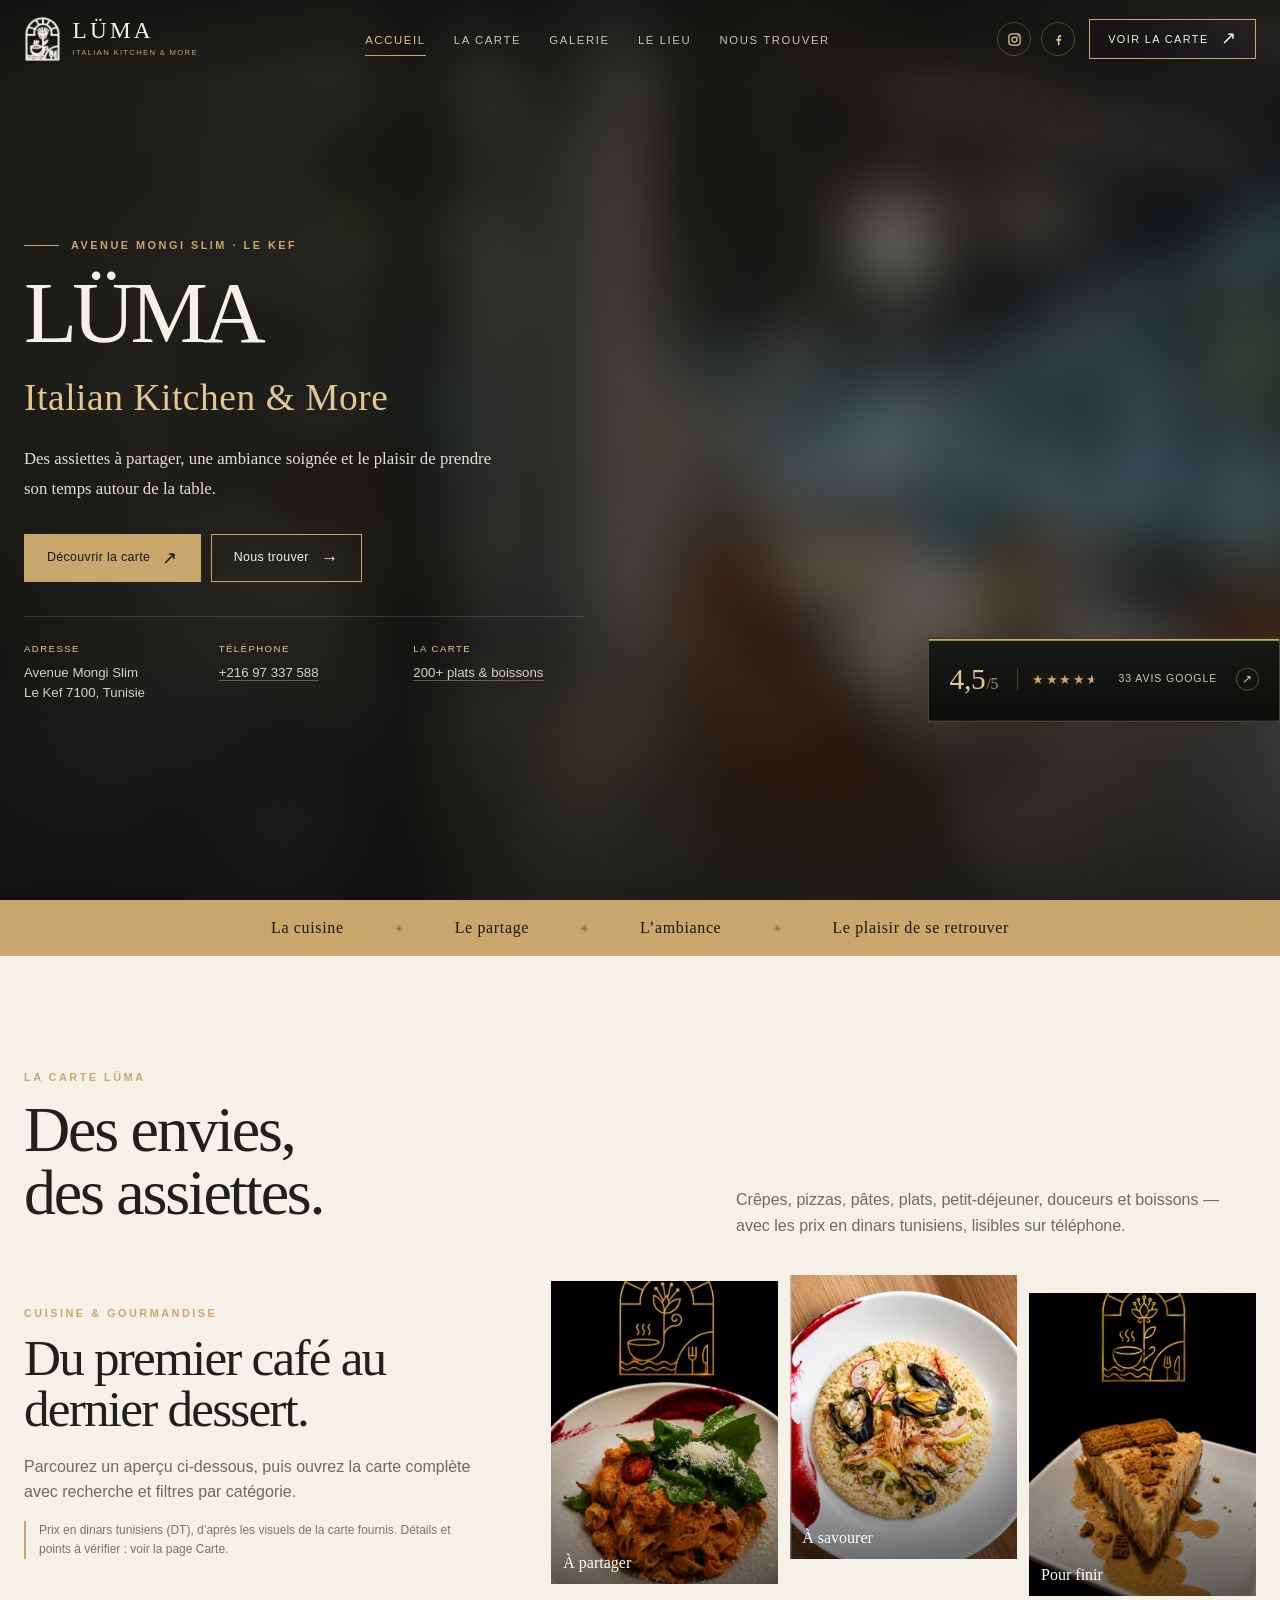
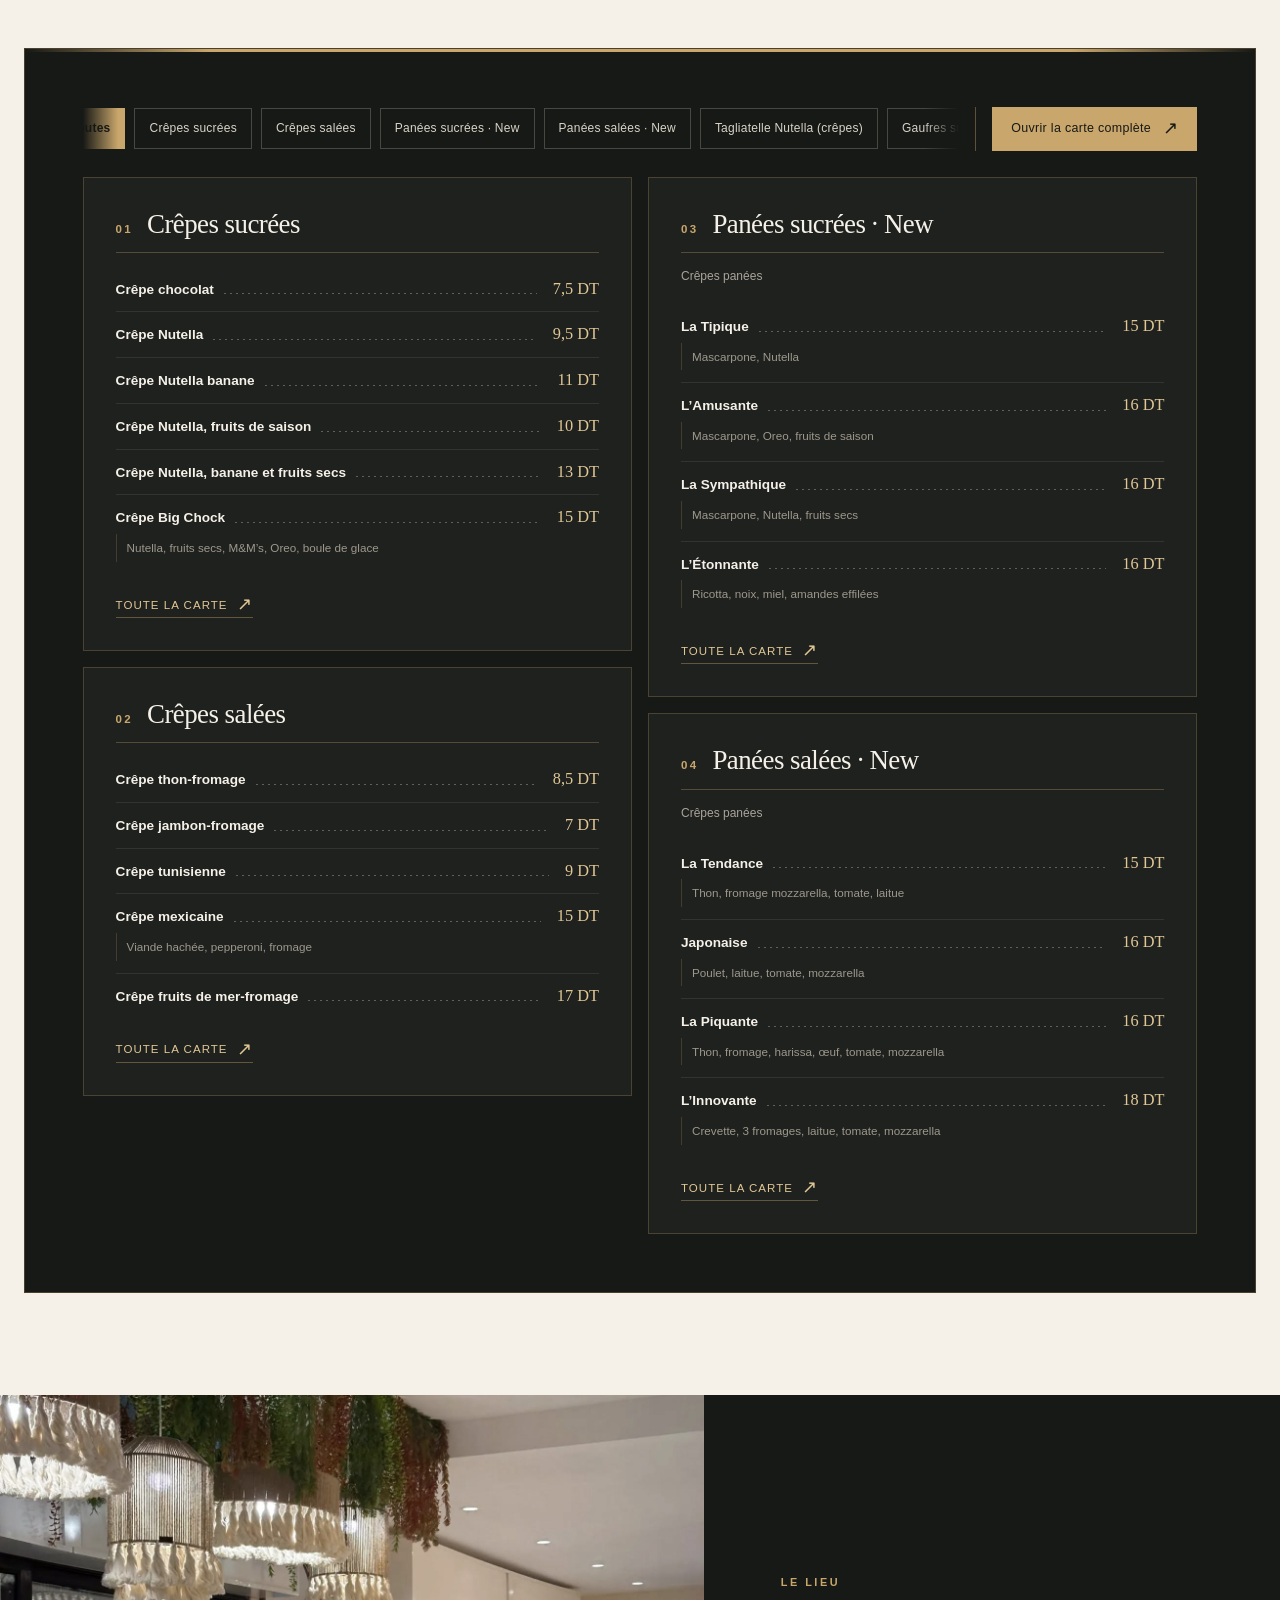
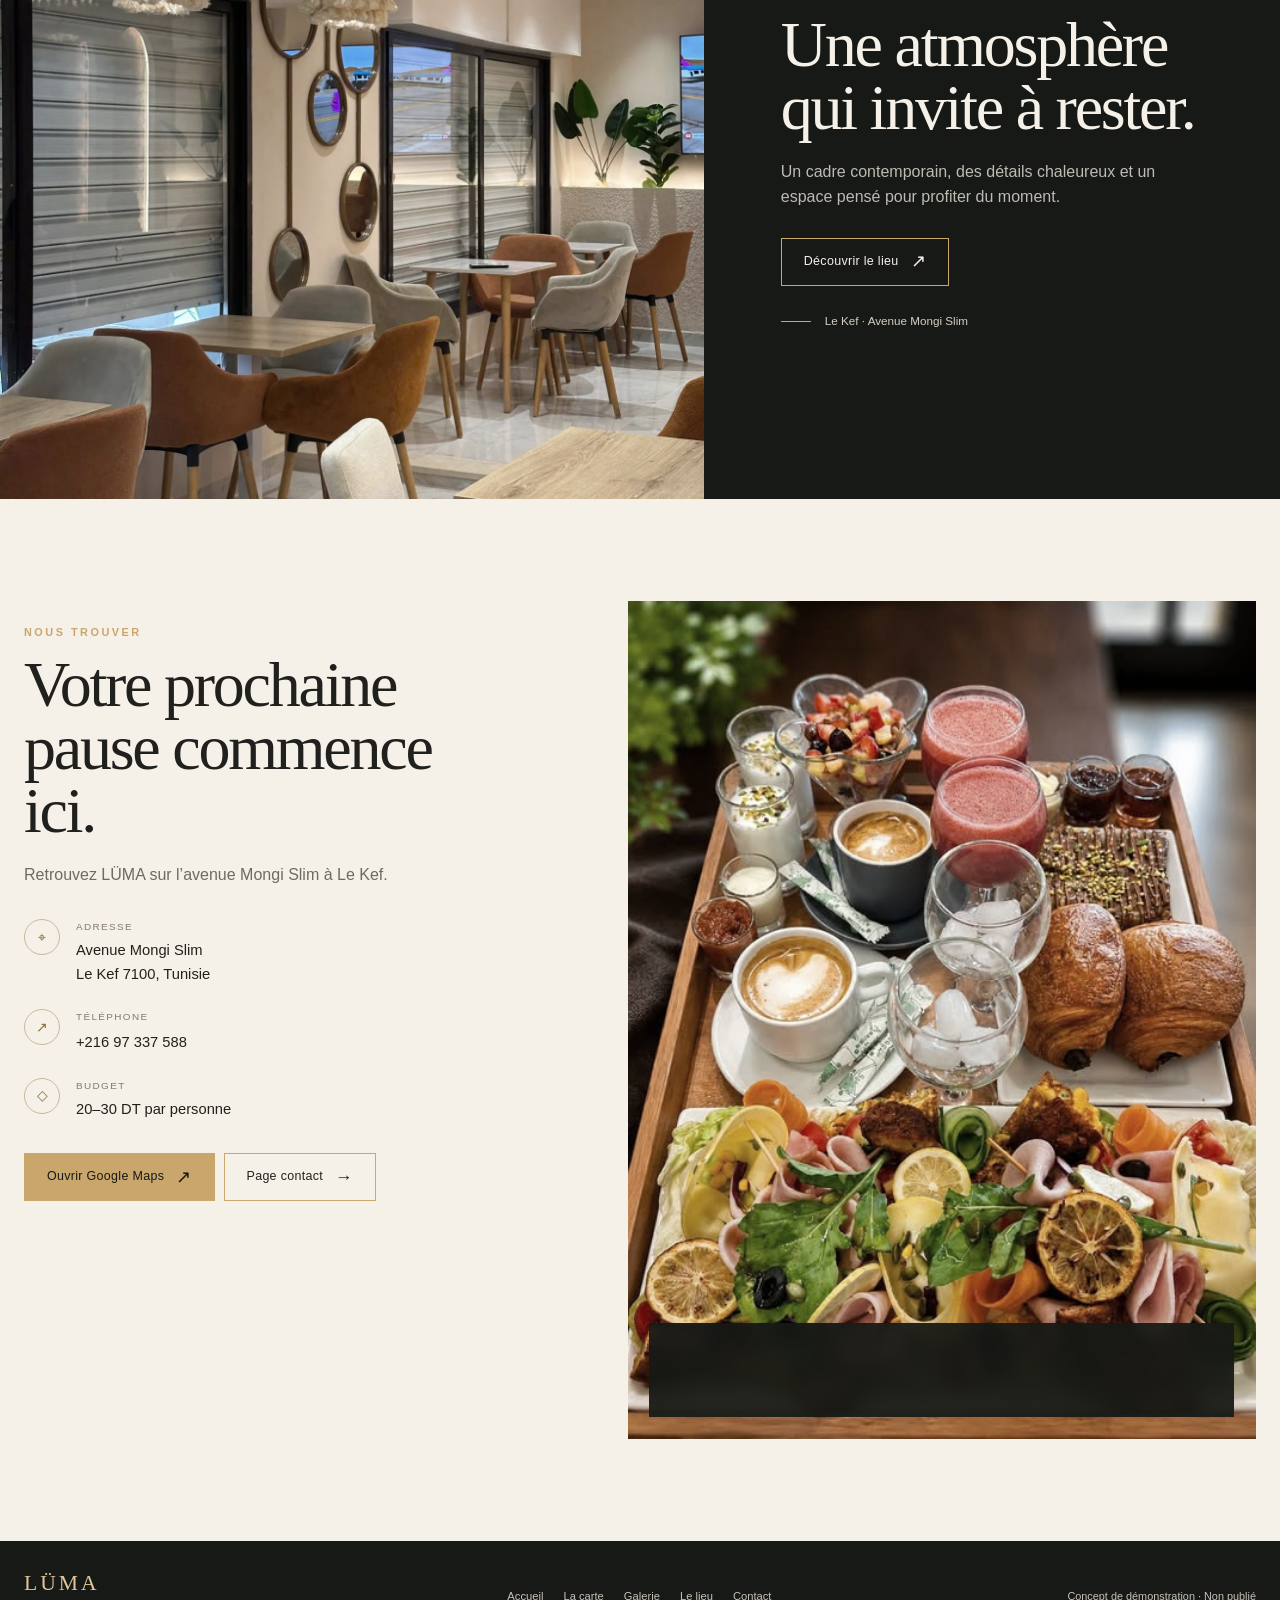
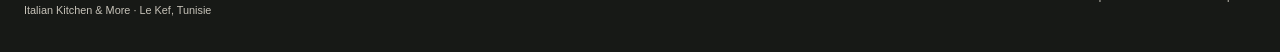
==== index.html @ 109b2237 "Mobile drawer: tap outside closes it The phone drawer is a panel pinned to the right (86vw), so the " ====
<!doctype html>
<html lang="fr">
<head>
<meta charset="utf-8">
<meta name="viewport" content="width=device-width, initial-scale=1">
<title>LÜMA — Italian Kitchen &amp; More · Le Kef</title>
<meta name="description" content="LÜMA — Italian Kitchen & More, Avenue Mongi Slim à Le Kef. Découvrez la carte, l’ambiance et comment trouver le restaurant.">
<meta name="robots" content="noindex,nofollow">
<meta name="theme-color" content="#171916">
<link rel="icon" href="assets/photos/luma-icon.png">
<link rel="stylesheet" href="assets/css/site.css?v=39">
</head>
<body class="no-js page-home">
<a class="skip-link" href="#contenu">Aller au contenu</a>
<header class="header" id="header">
  <div class="wrap navrow">
    <a class="brand" href="index.html" aria-label="LÜMA, accueil"><img src="assets/photos/luma-mark.png" alt="Emblème LÜMA" width="37" height="46"><span class="brandname">LÜMA<small>Italian Kitchen &amp; More</small></span></a>
    <nav aria-label="Navigation principale"><ul class="navlinks" id="navlinks">
      <li><a href="index.html" aria-current="page">Accueil</a></li>
      <li><a href="menu.html">La carte</a></li>
      <li><a href="gallery.html">Galerie</a></li>
      <li><a href="about.html">Le lieu</a></li>
      <li><a href="contact.html">Nous trouver</a></li>
    <li class="drawer-only"><span>Contact direct</span><a href="tel:+21697337588">+216 97 337 588</a></li><li class="drawer-only"><span>Suivre LÜMA</span><a href="https://www.instagram.com/luma_italian_kitchen/" target="_blank" rel="noopener noreferrer">Instagram</a></li><li class="drawer-only"><a href="https://www.facebook.com/cocktail4saisons.kef/" target="_blank" rel="noopener noreferrer">Facebook</a></li></ul></nav>
    <div class="navcta">
      <div class="social" aria-label="Réseaux sociaux"><a href="https://www.instagram.com/luma_italian_kitchen/" target="_blank" rel="noopener noreferrer" aria-label="Instagram de LÜMA"><svg viewBox="0 0 24 24" fill="none" stroke="currentColor" stroke-width="2" aria-hidden="true"><rect x="3" y="3" width="18" height="18" rx="5"/><circle cx="12" cy="12" r="4"/><circle cx="17.2" cy="6.8" r="1.3" fill="currentColor" stroke="none"/></svg></a><a href="https://www.facebook.com/cocktail4saisons.kef/" target="_blank" rel="noopener noreferrer" aria-label="Facebook de LÜMA"><svg viewBox="0 0 24 24" fill="currentColor" aria-hidden="true"><path d="M13.5 21v-7h2.4l.4-3h-2.8V9.1c0-.9.3-1.5 1.6-1.5h1.3V4.9c-.3 0-1.1-.1-2-.1-2 0-3.4 1.2-3.4 3.5V11H8.5v3H11v7h2.5z"/></svg></a></div>
      <a class="btn navbutton" href="menu.html">Voir la carte <span class="arrow">↗</span></a>
      <button class="menu-toggle" id="menuToggle" aria-label="Ouvrir le menu" aria-expanded="false" aria-controls="navlinks">☰</button>
    </div>
  </div>
</header>
<main id="contenu">
<section class="hero" aria-label="Présentation de LÜMA">
  <div class="hero-media"><img src="assets/photos/interior-panorama.jpg" alt="" aria-hidden="true" fetchpriority="high"><video autoplay muted loop playsinline disablepictureinpicture preload="auto" poster="assets/videos/hero-coffee-poster.jpg" aria-label="Vidéo d’ambiance du café LÜMA"><source src="assets/videos/hero-coffee.mp4?v=39" type="video/mp4"></video><div class="video-corner"><a class="hero-rating" href="https://www.google.com/maps/search/?api=1&amp;query=LUMA+Avenue+Mongi+Slim+Le+Kef" target="_blank" rel="noopener noreferrer" aria-label="Note Google du restaurant LÜMA : 4,5 sur 5 sur 33 avis"><span class="hr-score">4,5<i>/5</i></span><span class="hr-stars" aria-hidden="true">★★★★<span class="star-half">★</span></span><span class="hr-label">33 avis Google</span><span class="hr-arrow" aria-hidden="true">↗</span></a></div></div>
  <div class="wrap hero-inner">
    <div class="hero-copy">
      <p class="eyebrow hero-kicker">Avenue Mongi Slim · Le Kef</p>
      <h1>LÜMA<span>Italian Kitchen &amp; More</span></h1>
      <p class="hero-intro">Des assiettes à partager, une ambiance soignée et le plaisir de prendre son temps autour de la table.</p>
      <div class="hero-actions">
        <a class="btn primary" href="menu.html">Découvrir la carte <span class="arrow">↗</span></a>
        <a class="btn" href="contact.html">Nous trouver <span class="arrow">→</span></a>
      </div>
      <dl class="hero-facts">
        <div><dt>Adresse</dt><dd>Avenue Mongi Slim<br>Le Kef 7100, Tunisie</dd></div>
        <div><dt>Téléphone</dt><dd><a href="tel:+21697337588">+216 97 337 588</a></dd></div>
        <div><dt>La carte</dt><dd><a href="menu.html">200+ plats &amp; boissons</a></dd></div>
      </dl>
    </div>
  </div>
</section>
<div class="ticker" aria-label="LÜMA — Italian Kitchen & More"><div class="wrap ticker-track"><span>La cuisine</span><span class="dot">✳</span><span>Le partage</span><span class="dot">✳</span><span>L’ambiance</span><span class="dot">✳</span><span>Le plaisir de se retrouver</span></div></div>
<section class="section menu-section" aria-labelledby="carte-titre">
  <div class="wrap">
    <div class="section-head reveal"><div><p class="eyebrow">La carte LÜMA</p><h2 class="display" id="carte-titre">Des envies,<br>des assiettes.</h2></div><p class="sub">Crêpes, pizzas, pâtes, plats, petit-déjeuner, douceurs et boissons — avec les prix en dinars tunisiens, lisibles sur téléphone.</p></div>
    <div class="menu-feature">
      <div class="menu-intro reveal">
        <p class="eyebrow">Cuisine &amp; gourmandise</p>
        <p class="display" style="font-size:clamp(2rem,4vw,3.5rem)" aria-hidden="true">Du premier café au dernier dessert.</p>
        <p class="sub">Parcourez un aperçu ci-dessous, puis ouvrez la carte complète avec recherche et filtres par catégorie.</p>
        <p class="menu-note">Prix en dinars tunisiens (DT), d’après les visuels de la carte fournis. Détails et points à vérifier : voir la page Carte.</p>
      </div>
      <div class="menu-images reveal" aria-label="Photographies originales des plats">
        <figure class="food-card"><img src="assets/photos/menu-dish-04.jpg" alt="Pâtes à la sauce tomate photographiées chez LÜMA" width="1085" height="1929" loading="lazy"><span>À partager</span></figure>
        <figure class="food-card"><img src="assets/photos/pasta-original.jpg" alt="Plat de pâtes photographié chez LÜMA" width="1440" height="2560" loading="lazy"><span>À savourer</span></figure>
        <figure class="food-card"><img src="assets/photos/menu-dish-07.jpg" alt="Cheesecake au caramel photographié chez LÜMA" width="1086" height="1931" loading="lazy"><span>Pour finir</span></figure>
      </div>
    </div>
    <div class="menu-browser">
      <div class="menu-rail">
        <div class="menu-filters" id="menuFilters" data-limit="preview" aria-label="Filtrer la carte"></div>
        <a class="btn primary menu-rail-cta" href="menu.html">Ouvrir la carte complète <span class="arrow">↗</span></a>
      </div>
      <div class="menu-results" id="menuResults" aria-live="polite"></div>
    </div>
  </div>
</section>
<section class="experience" aria-labelledby="lieu-titre">
  <div class="experience-grid">
    <div class="experience-photo"><img src="assets/photos/interior-seating.jpg" alt="Espace salon avec fauteuils et tables chez LÜMA" width="1440" height="1440" loading="lazy"></div>
    <div class="experience-copy reveal">
      <p class="eyebrow">Le lieu</p>
      <h2 class="display" id="lieu-titre">Une atmosphère qui invite à rester.</h2>
      <p class="sub">Un cadre contemporain, des détails chaleureux et un espace pensé pour profiter du moment.</p>
      <a class="btn" href="about.html">Découvrir le lieu <span class="arrow">↗</span></a>
      <div class="detail-line">Le Kef · Avenue Mongi Slim</div>
    </div>
  </div>
</section>
<section class="section contact" aria-labelledby="contact-titre">
  <div class="wrap contact-grid">
    <div class="contact-copy reveal">
      <p class="eyebrow">Nous trouver</p>
      <h2 class="display" id="contact-titre">Votre prochaine<br>pause commence ici.</h2>
      <p class="sub">Retrouvez LÜMA sur l’avenue Mongi Slim à Le Kef.</p>
      <div class="contact-list">
        <div class="contact-row"><span class="contact-icon" aria-hidden="true">⌖</span><div><small>Adresse</small><p>Avenue Mongi Slim<br>Le Kef 7100, Tunisie</p></div></div>
        <div class="contact-row"><span class="contact-icon" aria-hidden="true">↗</span><div><small>Téléphone</small><a href="tel:+21697337588">+216 97 337 588</a></div></div>
        <div class="contact-row"><span class="contact-icon" aria-hidden="true">◇</span><div><small>Budget</small><p>20–30 DT par personne</p></div></div>
      </div>
      <div class="contact-actions">
        <a class="btn primary" href="https://www.google.com/maps/search/?api=1&amp;query=LUMA+Avenue+Mongi+Slim+Le+Kef" target="_blank" rel="noopener noreferrer">Ouvrir Google Maps <span class="arrow">↗</span></a>
        <a class="btn light" href="contact.html">Page contact <span class="arrow">→</span></a>
      </div>
    </div>
    <div class="contact-visual reveal"><img src="assets/photos/food-table.jpg" alt="Table garnie de plats chez LÜMA" width="526" height="701" loading="lazy"><div class="contact-card"><div><strong>LÜMA</strong><span>Italian Kitchen &amp; More · Le Kef</span></div><a class="btn" href="contact.html" aria-label="Aller à la page contact">Contact ↗</a></div></div>
  </div>
</section>
</main>
<footer class="footer"><div class="wrap footer-row"><div><div class="footer-brand">LÜMA</div><small>Italian Kitchen &amp; More · Le Kef, Tunisie</small></div><nav class="footer-links" aria-label="Navigation de pied de page"><a href="index.html">Accueil</a><a href="menu.html">La carte</a><a href="gallery.html">Galerie</a><a href="about.html">Le lieu</a><a href="contact.html">Contact</a></nav><small>Concept de démonstration · Non publié</small></div></footer>
<div class="lightbox" id="lightbox" role="dialog" aria-modal="true" aria-label="Visionneuse d’images"><button class="lb-btn lb-close" id="lbClose" aria-label="Fermer">×</button><button class="lb-btn lb-prev" id="lbPrev" aria-label="Image précédente">‹</button><img id="lbImage" alt=""><button class="lb-btn lb-next" id="lbNext" aria-label="Image suivante">›</button><p class="lb-caption" id="lbCaption"></p></div>
<script src="assets/js/menu-data.js?v=39"></script>
<script src="assets/js/site.js?v=39"></script>
</body>
</html>
---- assets/css/site.css ----
/* LÜMA — Italian Kitchen & More · shared design system (multi-page) */
:root{--night:#171916;--night2:#20221e;--cream:#f5f1e8;--paper:#ebe4d7;--gold:#c9a66b;--gold2:#e1c795;--muted:#aaa79d;--ink:#20211e;--line:rgba(201,166,107,.32);--serif:Georgia,'Times New Roman',serif;--sans:Arial,Helvetica,sans-serif;--max:1240px}
*{box-sizing:border-box}html{scroll-behavior:smooth;scroll-padding-top:86px}body{margin:0;background:var(--cream);color:var(--ink);font:16px/1.6 var(--sans);-webkit-font-smoothing:antialiased}body.lock{overflow:hidden}img{display:block;max-width:100%}a{color:inherit}button{font:inherit}button,a{-webkit-tap-highlight-color:transparent}:focus-visible{outline:2px solid var(--gold);outline-offset:4px}.wrap{width:min(var(--max),calc(100% - 48px));margin-inline:auto}.eyebrow{font-size:.68rem;letter-spacing:.23em;text-transform:uppercase;color:var(--gold);font-weight:700}.display{font:400 clamp(2.4rem,5vw,4.8rem)/.99 var(--serif);letter-spacing:-.035em;margin:.65rem 0 1.2rem}.section{padding:clamp(4rem,8vw,7.5rem) 0}.sub{max-width:520px;color:#6c6b64}.btn{display:inline-flex;align-items:center;justify-content:center;gap:12px;min-height:48px;padding:0 22px;text-decoration:none;border:1px solid var(--gold);color:var(--cream);font-size:.78rem;letter-spacing:.025em;transition:background .25s,color .25s,transform .25s,border-color .25s;cursor:pointer;background:transparent}.btn:hover{transform:translateY(-2px);background:var(--gold);color:var(--night)}.btn.primary{background:var(--gold);color:var(--night)}.btn.primary:hover{background:var(--gold2);border-color:var(--gold2)}.btn.light{color:var(--ink)}.btn.dark{background:var(--night);border-color:var(--night);color:var(--cream)}.arrow{font-size:1.1rem;line-height:1}
.skip-link{position:absolute;left:12px;top:-60px;z-index:200;background:var(--gold);color:var(--night);padding:10px 16px;text-decoration:none;font-size:.85rem;transition:top .2s}.skip-link:focus{top:12px}
/* Header */
.header{position:fixed;z-index:50;top:0;left:0;right:0;color:var(--cream);border-bottom:1px solid transparent;transition:background .3s,border-color .3s}.header:before{content:'';position:absolute;inset:0;background:linear-gradient(180deg,rgba(15,17,15,.66),rgba(15,17,15,0));pointer-events:none;z-index:-1;transition:opacity .3s}.header.scrolled:before,.header.solid:before{opacity:0}.header.scrolled,.header.solid{background:rgba(23,25,22,.96);backdrop-filter:blur(14px);border-color:var(--line)}.navrow{height:78px;display:flex;align-items:center;justify-content:space-between;gap:28px}.brand{display:flex;align-items:center;gap:12px;text-decoration:none;flex-shrink:0}.brand img{width:auto;height:46px;object-fit:contain}.brandname{font:1.45rem/1 var(--serif);letter-spacing:.14em}.brandname small{display:block;font:500 .48rem/1.5 var(--sans);letter-spacing:.17em;color:var(--gold);text-transform:uppercase;margin-top:5px}.navlinks{display:flex;align-items:center;gap:clamp(14px,2.2vw,32px);list-style:none;padding:0;margin:0}.navlinks a{font:500 .71rem/1 var(--sans);letter-spacing:.14em;text-transform:uppercase;text-decoration:none;color:rgba(245,241,232,.79);position:relative;padding:12px 0;transition:color .3s}.navlinks a:after{content:'';position:absolute;left:0;bottom:2px;width:100%;height:1px;background:var(--gold);transform:scaleX(0);transform-origin:right;transition:transform .3s}.navlinks a:hover{color:var(--cream)}.navlinks a:hover:after,.navlinks a[aria-current="page"]:after{transform:scaleX(1);transform-origin:left}.navlinks a[aria-current="page"]{color:var(--gold2)}.navcta{display:flex;align-items:center;gap:14px}.social{display:flex;gap:10px}.social a{width:34px;height:34px;border:1px solid var(--line);border-radius:50%;display:grid;place-items:center;color:var(--gold2);text-decoration:none;font-size:.72rem;transition:background .2s,color .2s}.social a:hover{background:var(--gold);color:var(--night)}.navbutton{min-height:40px;padding:0 18px;font:500 .68rem/1 var(--sans);letter-spacing:.13em;text-transform:uppercase}.menu-toggle{display:none;background:none;border:1px solid var(--line);color:var(--cream);width:44px;height:44px;cursor:pointer}
/* Hero (home) */
.hero{position:relative;min-height:min(850px,100svh);min-height:max(700px,100svh);display:flex;align-items:center;background:var(--night);color:var(--cream);overflow:hidden;padding:110px 0 80px}.hero-media{position:absolute;inset:0}.hero-media img,.hero-media video{display:block;width:100%;height:100%;object-fit:cover;object-position:center 48%}.hero-media img{position:absolute;inset:0;filter:saturate(.78);transform:scale(1.025);animation:heroSettle 1.2s ease-out both}.hero-media video{position:absolute;inset:0;filter:saturate(.78);object-fit:contain;object-position:center;background:transparent}.page-home .hero-media img{object-fit:cover;object-position:center 48%;filter:blur(26px) brightness(.62) saturate(.85);transform:scale(1.18);animation:none}.hero-media:after{content:'';position:absolute;inset:0;background:linear-gradient(90deg,rgba(15,17,15,.91) 0%,rgba(15,17,15,.78) 31%,rgba(15,17,15,.27) 70%,rgba(15,17,15,.24) 100%),linear-gradient(0deg,rgba(15,17,15,.72),transparent 36%),radial-gradient(120% 120% at 50% 50%,rgba(15,17,15,0) 52%,rgba(15,17,15,.55) 100%)}.hero-inner{position:relative;z-index:1;display:grid;grid-template-columns:minmax(0,650px);align-items:center}.hero-copy{padding:0}.hero-kicker{display:flex;align-items:center;gap:12px;margin-bottom:22px}.hero-kicker:before{content:'';width:35px;height:1px;background:var(--gold)}.hero h1{font:400 clamp(3.4rem,6.8vw,6rem)/.84 var(--serif);letter-spacing:-.055em;margin:0 0 20px}.hero h1 span{display:block;color:var(--gold2);font-size:.43em;letter-spacing:.015em;line-height:1.4;margin-top:22px}.hero-intro{max-width:470px;color:#e4dfd3;font:1.05rem/1.8 var(--serif);margin:0 0 30px}.hero-actions{display:flex;gap:10px;flex-wrap:wrap}.hero-facts{display:grid;grid-template-columns:repeat(auto-fit,minmax(150px,1fr));gap:16px 24px;margin:34px 0 0;padding-top:24px;border-top:1px solid rgba(255,255,255,.15);max-width:560px}.hero-facts dt{font-size:.6rem;letter-spacing:.15em;text-transform:uppercase;color:var(--gold2);margin-bottom:6px}.hero-facts dd{margin:0;font-size:.83rem;color:#d6d1c5;line-height:1.55}.hero-facts dd a{text-decoration:none;border-bottom:1px solid rgba(201,166,107,.45);transition:border-color .25s,color .25s}.hero-facts dd a:hover{border-color:var(--gold);color:var(--cream)}.pin{color:var(--gold);font-size:1rem}
/* Page hero (subpages) */
.page-hero{position:relative;background:var(--night);color:var(--cream);overflow:hidden;padding:170px 0 70px;min-height:46vh;display:flex;align-items:flex-end}.page-hero .wrap{position:relative;z-index:1}.page-hero .hero-media img{object-position:center 55%}.page-menu .hero-media img{object-position:center 62%}.page-gallery .hero-media img{object-position:center 70%}.page-about .hero-media img{object-position:center 18%}.page-contact .hero-media img{object-position:center 55%}.page-hero .hero-media:after{background:linear-gradient(90deg,rgba(15,17,15,.9),rgba(15,17,15,.55) 60%,rgba(15,17,15,.3)),linear-gradient(0deg,rgba(15,17,15,.7),transparent 55%)}.page-hero h1{font:400 clamp(2.8rem,6vw,5rem)/1 var(--serif);letter-spacing:-.03em;margin:0 0 12px}.page-hero p{max-width:560px;color:#ddd8cc;margin:0}.crumbs{font-size:.7rem;letter-spacing:.14em;text-transform:uppercase;color:var(--gold2);margin-bottom:16px}.crumbs a{text-decoration:none}.crumbs a:hover{text-decoration:underline}
/* Marquee */
.ticker{background:var(--gold);color:var(--night);overflow:hidden}.ticker-track{display:flex;justify-content:center;gap:clamp(22px,4vw,58px);align-items:center;min-height:56px;white-space:nowrap;font:1rem var(--serif);letter-spacing:.04em}.ticker .dot{font-size:.65rem;color:#765b30}
/* Menu */
.menu-section{background:var(--cream)}.section-head{display:flex;justify-content:space-between;align-items:end;gap:30px;margin-bottom:38px}.section-head .sub{margin:0 0 5px}.menu-feature{display:grid;grid-template-columns:.78fr 1.22fr;gap:clamp(28px,6vw,84px);align-items:center}.menu-intro{padding:10px 0}.menu-intro .display{max-width:480px}.menu-intro .sub{margin-bottom:16px}.menu-note{max-width:450px;font-size:.75rem;color:#77746c;border-left:2px solid var(--gold);padding-left:13px}.menu-images{display:grid;grid-template-columns:repeat(3,1fr);gap:12px;align-items:center}.food-card{position:relative;overflow:hidden;background:#ddd;aspect-ratio:3/4;margin:0}.food-card:nth-child(2){aspect-ratio:4/5;transform:translateY(-16px)}.food-card:nth-child(3){aspect-ratio:3/4;transform:translateY(12px)}.food-card img{width:100%;height:100%;object-fit:cover;transition:transform .7s}.food-card:hover img{transform:scale(1.06)}.food-card:after{content:'';position:absolute;inset:45% 0 0;background:linear-gradient(transparent,rgba(0,0,0,.55))}.food-card span{position:absolute;z-index:1;bottom:12px;left:12px;color:#fff;font:1rem var(--serif)}.menu-browser{position:relative;background:var(--night);color:var(--cream);margin-top:64px;padding:clamp(30px,4.5vw,60px);border:1px solid rgba(201,166,107,.28)}.menu-browser:before{content:"";position:absolute;top:0;left:0;right:0;height:3px;background:linear-gradient(90deg,transparent,var(--gold) 15%,var(--gold) 85%,transparent)}.menu-rail{display:flex;align-items:center;gap:16px;margin:0 0 26px}.menu-rail .menu-filters{flex:1 1 auto;min-width:0;margin:0;padding:0}.menu-rail:after{content:"";order:2;flex:0 0 auto;width:1px;align-self:stretch;background:rgba(201,166,107,.4)}.menu-rail-cta{order:3;flex:0 0 auto;white-space:nowrap;min-height:44px;padding:0 18px}.menu-toolbar{display:flex;gap:20px;flex-wrap:wrap;align-items:center;margin-bottom:22px}.menu-search{position:relative;flex:1 1 320px;max-width:none;display:flex;align-items:center;gap:12px;border:1px solid rgba(245,241,232,.22);background:rgba(245,241,232,.05);padding:0 15px;min-height:54px;transition:border-color .22s ease,box-shadow .22s ease,background .22s ease}.menu-search:hover{border-color:rgba(201,166,107,.6)}.menu-search:focus-within{border-color:var(--gold);background:rgba(245,241,232,.08);box-shadow:0 0 0 4px rgba(201,166,107,.18)}.menu-search-icon{width:19px;height:19px;flex:0 0 auto;color:#a08a63;transition:color .22s ease}.menu-search:focus-within .menu-search-icon{color:var(--gold)}.menu-search input{flex:1 1 auto;min-width:0;border:0;background:transparent;outline:none;font:inherit;font-size:.95rem;color:var(--cream);height:52px;appearance:none;-webkit-appearance:none}.menu-search input::-webkit-search-cancel-button{display:none}.menu-search input::placeholder{color:#8f8b80}.menu-search-clear{flex:0 0 auto;width:30px;height:30px;display:grid;place-items:center;border:0;border-radius:50%;background:rgba(245,241,232,.14);color:var(--cream);cursor:pointer;padding:0;transition:background .2s ease,color .2s ease,transform .2s ease}.menu-search-clear svg{width:13px;height:13px}.menu-search-clear:hover{background:rgba(201,166,107,.28);color:var(--gold2);transform:rotate(90deg)}.menu-search-clear[hidden]{display:none}.menu-search-hint{flex:0 0 auto;display:grid;place-items:center;min-width:26px;height:26px;padding:0 7px;border:1px solid rgba(245,241,232,.24);border-bottom-width:2px;background:rgba(245,241,232,.06);color:#a9a49a;font:600 .72rem/1 var(--sans)}.menu-search:focus-within .menu-search-hint{opacity:0}.menu-count{flex:0 0 auto;display:inline-flex;align-items:center;gap:10px;font-size:.74rem;letter-spacing:.04em;color:#a9a49a;white-space:nowrap;border:0;background:none;padding:0}.menu-count:empty{display:none}.menu-count:before{content:'';width:22px;height:1px;background:var(--gold)}@media(max-width:980px){.menu-search-hint{display:none}}.menu-filters{display:flex;gap:9px;flex-wrap:nowrap;overflow-x:auto;margin:0 0 26px;padding:6px 2px 14px;scrollbar-width:none;-ms-overflow-style:none;overscroll-behavior-x:contain;cursor:grab;-webkit-mask-image:linear-gradient(90deg,transparent,#000 4%,#000 96%,transparent);mask-image:linear-gradient(90deg,transparent,#000 4%,#000 96%,transparent)}.menu-filters::-webkit-scrollbar{display:none}.menu-filters.dragging{cursor:grabbing;user-select:none}.menu-filters.at-start{-webkit-mask-image:linear-gradient(90deg,#000 96%,transparent);mask-image:linear-gradient(90deg,#000 96%,transparent)}.menu-filters.at-end{-webkit-mask-image:linear-gradient(90deg,transparent,#000 4%,#000);mask-image:linear-gradient(90deg,transparent,#000 4%,#000)}.menu-filters.at-start.at-end{-webkit-mask-image:none;mask-image:none}.menu-filter{flex:0 0 auto}.menu-filter{border:1px solid rgba(245,241,232,.22);background:transparent;color:#d8d3c7;padding:10px 14px;cursor:pointer;font-size:.75rem;letter-spacing:.02em;transition:background .2s,color .2s,border-color .2s}.menu-filter:hover{border-color:var(--gold);color:var(--gold2)}.menu-filter[aria-pressed="true"]{background:var(--gold);border-color:var(--gold);color:var(--night);font-weight:600}.menu-results{columns:2;column-gap:16px}.menu-category{background:rgba(245,241,232,.035);border:1px solid rgba(201,166,107,.26);padding:clamp(20px,3vw,32px);break-inside:avoid;margin:0 0 16px}.cat-head{display:flex;align-items:baseline;gap:14px;padding-bottom:14px;margin:0 0 14px;border-bottom:1px solid rgba(201,166,107,.32)}.cat-num{font:600 .72rem/1 var(--sans);letter-spacing:.2em;color:var(--gold);flex:0 0 auto}.menu-category h3{font:400 clamp(1.45rem,2.1vw,1.95rem)/1.05 var(--serif);letter-spacing:-.02em;margin:0;color:var(--cream)}.menu-category .category-note{font-size:.75rem;color:#a9a49a;margin:0 0 18px}.menu-items{display:grid;gap:0}.menu-item{position:relative;display:grid;grid-template-columns:minmax(0,1fr) auto;column-gap:14px;padding:12px 0;border-bottom:1px solid rgba(245,241,232,.09);align-items:baseline;transition:background .32s ease}.menu-item:before{content:"";position:absolute;left:-15px;top:3px;bottom:3px;width:2px;background:linear-gradient(180deg,var(--gold),var(--gold2));transform:scaleY(0);transform-origin:50% 0;transition:transform .34s cubic-bezier(.4,0,.2,1)}.menu-item:hover{background:linear-gradient(90deg,rgba(201,166,107,.11),rgba(201,166,107,0) 72%)}.menu-item:hover:before{transform:scaleY(1)}.menu-item-line{grid-column:1;grid-row:1;display:flex;align-items:baseline;gap:8px;min-width:0}.leader{flex:1 1 auto;min-width:14px;align-self:flex-end;height:1px;margin:0 2px 5px;background-image:linear-gradient(90deg,rgba(245,241,232,.30) 0 2px,transparent 2px 6px);background-size:6px 1px;background-repeat:repeat-x;transition:background-image .3s ease}.menu-item:hover .leader{background-image:linear-gradient(90deg,rgba(201,166,107,.75) 0 2px,transparent 2px 6px);animation:leader-march .7s linear infinite}@keyframes leader-march{from{background-position-x:0}to{background-position-x:6px}}.menu-item:last-child{border-bottom:0}.menu-item strong{font-size:.85rem;font-weight:600;line-height:1.45;color:var(--cream);transition:color .26s ease}.menu-item:hover strong{color:#fff}.menu-item small{grid-column:1/-1;grid-row:2;display:block;font-size:.73rem;line-height:1.5;color:#9d988c;margin-top:6px;padding:5px 9px 5px 10px;border-left:1px solid rgba(201,166,107,.22);transition:color .3s ease,background .3s ease,border-color .3s ease}.menu-item.has-desc:hover .leader{animation:none;background-image:linear-gradient(90deg,rgba(245,241,232,.22) 0 2px,transparent 2px 6px)}.menu-item.has-desc:hover small{color:#f4efe3;background:rgba(245,241,232,.09);border-left-color:var(--gold);box-shadow:0 0 0 1px rgba(201,166,107,.18) inset}.menu-price{grid-column:2;grid-row:1;font:1.02rem var(--serif);white-space:nowrap;color:var(--gold2);transition:color .28s ease,transform .28s ease}.menu-item:hover .menu-price{color:#f4ddb0;transform:translateY(-1px)}.menu-empty{grid-column:1/-1;color:#a9a49a;font-size:.9rem}.verify-note{margin-top:34px;border:1px solid rgba(201,166,107,.3);background:rgba(201,166,107,.07);padding:18px 20px;font-size:.78rem;color:#cfccc2}.verify-note strong{color:var(--ink)}.menu-results .verify-note{break-inside:avoid;margin:0;background:rgba(201,166,107,.07);color:#cfccc2;border-color:rgba(201,166,107,.3);padding:22px 24px}.menu-results .verify-note strong{color:var(--gold2)}.menu-results .verify-note a{color:var(--gold2)}.menu-results.single{columns:1}.menu-results.single .menu-category{padding:clamp(26px,4vw,46px)}.menu-results.single .menu-items{grid-template-columns:repeat(2,minmax(0,1fr));column-gap:clamp(26px,4vw,64px)}.menu-more{display:inline-flex;align-items:center;gap:9px;margin-top:22px;padding-bottom:3px;font-size:.72rem;letter-spacing:.09em;text-transform:uppercase;color:var(--gold2);text-decoration:none;border-bottom:1px solid rgba(201,166,107,.4);transition:color .2s,border-color .2s}.menu-more:hover{color:#fff;border-color:var(--gold2)}.menu-open-row{display:flex;gap:12px;flex-wrap:wrap;margin-top:30px;align-items:center}
/* Experience */
.experience{background:var(--night);color:var(--cream);padding:0}.experience-grid{display:grid;grid-template-columns:1.1fr .9fr;min-height:500px}.experience-photo{min-height:460px;overflow:hidden}.experience-photo img{width:100%;height:100%;object-fit:cover;object-position:center;filter:saturate(.82);transition:transform 1s}.experience-photo:hover img{transform:scale(1.025)}.experience-copy{padding:clamp(42px,7vw,100px) clamp(32px,6vw,90px);display:flex;flex-direction:column;justify-content:center;align-items:flex-start}.experience-copy .display{max-width:500px}.experience-copy .sub{color:#bdbbb2;margin:0 0 28px}.detail-line{display:flex;align-items:center;gap:14px;margin-top:26px;color:#d4cfc3;font-size:.73rem}.detail-line:before{content:'';width:30px;height:1px;background:var(--gold)}
/* Gallery */
.gallery-section{background:var(--paper)}.gallery-grid{display:grid;grid-template-columns:1.15fr .85fr .85fr;grid-template-rows:210px 210px;gap:12px}.gallery-grid.full{grid-template-columns:repeat(3,1fr);grid-template-rows:none;grid-auto-rows:230px}.gallery-grid.full .gallery-item:first-child{grid-row:auto;grid-column:span 2}.gallery-item{position:relative;overflow:hidden;background:#d4ccbf;cursor:pointer;border:0;padding:0;text-align:left}.gallery-item picture{display:block;width:100%}.hero-media picture{position:absolute;inset:0;display:block}.gallery-item:first-child{grid-row:span 2}.gallery-grid.full .gallery-item:first-child{grid-row:auto}.gallery-item img{width:100%;height:100%;object-fit:cover;transition:transform .65s,filter .65s}.gallery-item:hover img{transform:scale(1.045);filter:saturate(1.08)}.gallery-item:after{content:'\2197';position:absolute;right:14px;bottom:14px;width:35px;height:35px;display:grid;place-items:center;background:rgba(23,25,22,.78);border:1px solid var(--line);color:var(--gold2);border-radius:50%;opacity:0;transform:translateY(6px);transition:all .25s}.gallery-item:hover:after,.gallery-item:focus-visible:after{opacity:1;transform:none}.gallery-item figcaption{position:absolute;left:14px;bottom:14px;color:#fff;font:.85rem var(--serif);text-shadow:0 1px 8px rgba(0,0,0,.6)}.gallery-foot{display:flex;justify-content:space-between;align-items:center;gap:24px;margin-top:26px;color:#6d6a62;font-size:.75rem}
/* About */
.about-facts{display:grid;grid-template-columns:repeat(3,1fr);gap:12px;margin:34px 0}.fact{background:#fffdf8;border:1px solid #e2d9ca;padding:22px}.fact strong{display:block;font:1.5rem var(--serif);font-weight:400;color:#6e302d}.fact span{font-size:.72rem;letter-spacing:.1em;text-transform:uppercase;color:#827b6e}.about-split{display:grid;grid-template-columns:1fr 1fr;gap:clamp(28px,5vw,70px);align-items:center}.about-split img{width:100%;height:100%;object-fit:cover;min-height:380px}.brand-band{background:var(--night);color:var(--cream)}.brand-band .sub{color:#bdbbb2}.night-frame img{border:1px solid var(--line);filter:saturate(.96)}.night-frame .detail-line{margin-top:16px}
/* Contact */
.contact{background:var(--cream)}.contact-grid{display:grid;grid-template-columns:.9fr 1.1fr;gap:clamp(35px,7vw,100px);align-items:stretch}.contact-copy{padding:12px 0}.contact-copy .display{max-width:460px}.contact-list{margin:32px 0;display:grid;gap:23px}.contact-row{display:grid;grid-template-columns:38px 1fr;gap:14px;align-items:start}.contact-icon{width:36px;height:36px;display:grid;place-items:center;border:1px solid #c8b99d;color:#8f6d36;border-radius:50%;font-size:.9rem}.contact-row small{display:block;text-transform:uppercase;letter-spacing:.14em;color:#827b6e;font-size:.62rem;margin-bottom:4px}.contact-row p,.contact-row a{margin:0;font-size:.92rem;text-decoration:none}.contact-row a:hover{text-decoration:underline;text-decoration-color:var(--gold)}.contact-actions{display:flex;flex-wrap:wrap;gap:9px}.contact-actions .btn{color:var(--ink)}.contact-actions .primary{color:var(--night)}.contact-visual{position:relative;min-height:430px;overflow:hidden;background:var(--night)}.contact-visual img{width:100%;height:100%;min-height:430px;object-fit:cover;filter:saturate(.7)}.contact-card{position:absolute;left:22px;bottom:22px;right:22px;display:flex;justify-content:space-between;align-items:center;gap:18px;background:rgba(23,25,22,.93);color:var(--cream);padding:20px 22px;border:1px solid var(--line);backdrop-filter:blur(8px)}.contact-card strong{font:1.4rem var(--serif);font-weight:400;display:block}.contact-card span{font-size:.7rem;color:#c8c2b5}
/* Footer and lightbox */
.footer{background:var(--night);color:#c6c2b8;padding:30px 0}.footer-row{display:flex;align-items:center;justify-content:space-between;gap:25px}.footer-brand{font:1.35rem var(--serif);letter-spacing:.14em;color:var(--gold2)}.footer small{font-size:.68rem}.footer-links{display:flex;gap:20px}.footer-links a{font-size:.7rem;text-decoration:none}.footer-links a:hover{color:var(--gold2)}
.lightbox{position:fixed;z-index:100;inset:0;background:rgba(12,13,11,.97);display:none;align-items:center;justify-content:center;padding:70px 60px 60px}.lightbox.open{display:flex}.lightbox img{max-width:min(100%,1000px);max-height:100%;object-fit:contain;box-shadow:0 20px 70px rgba(0,0,0,.4)}.lb-btn{position:absolute;width:46px;height:46px;border:1px solid var(--line);background:var(--night2);color:var(--cream);cursor:pointer;font-size:1.25rem}.lb-close{top:18px;right:18px}.lb-prev{left:18px;top:50%;transform:translateY(-50%)}.lb-next{right:18px;top:50%;transform:translateY(-50%)}.lb-caption{position:absolute;bottom:16px;left:0;right:0;text-align:center;color:#c8c1b4;font-size:.72rem}.reveal{opacity:0;transform:translateY(22px);transition:opacity .75s ease,transform .75s ease}.reveal.visible{opacity:1;transform:none}.no-js .reveal{opacity:1;transform:none}
@keyframes heroSettle{from{transform:scale(1.08);opacity:.65}to{transform:scale(1.025);opacity:1}}
.social a svg{width:15px;height:15px;display:block}.drawer-only{display:none}
@media(max-width:980px){.navlinks{gap:16px}.navlinks a{font-size:.75rem;letter-spacing:normal;text-transform:none}.navcta .navbutton{min-height:38px;padding:0 14px;font-size:.68rem;letter-spacing:.02em;text-transform:none}.navcta .social{display:none}.hero-inner{grid-template-columns:1fr}.menu-feature{grid-template-columns:1fr;gap:30px}.menu-intro{max-width:620px}.menu-images{max-width:780px}.experience-grid{grid-template-columns:1fr 1fr}.experience-copy{padding:40px}.gallery-grid{grid-template-rows:170px 170px}.gallery-grid.full{grid-auto-rows:190px}.contact-grid{gap:36px}.about-facts{grid-template-columns:1fr 1fr}}
@media(max-width:720px){.wrap{width:calc(100% - 36px)}.navrow{height:68px}.brand img{height:38px;width:auto}.brandname{font-size:1.25rem}.menu-toggle{display:block;position:relative;z-index:53}.drawer-only{display:block;margin-top:14px}.navlinks .drawer-only a{font:500 .85rem var(--sans);letter-spacing:.02em;text-transform:none;color:var(--gold2);border-bottom:0;padding:9px 0}.navlinks .drawer-only span{display:block;font-size:.68rem;letter-spacing:.14em;text-transform:uppercase;color:#8f8b80;margin-bottom:2px}.navcta .navbutton{display:none}.navlinks{position:fixed;inset:0 0 0 auto;width:min(86vw,360px);height:100dvh;background:var(--night);padding:100px 32px 36px;display:flex;align-items:stretch;flex-direction:column;gap:6px;transform:translateX(105%);visibility:hidden;transition:transform .3s,visibility .3s;z-index:52}.navlinks.open{transform:none;visibility:visible}body::after{content:'';position:fixed;inset:0;z-index:49;background:rgba(9,11,9,.6);opacity:0;visibility:hidden;pointer-events:none;transition:opacity .3s ease,visibility .3s}body.nav-open::after{opacity:1;visibility:visible;pointer-events:auto}.navlinks a{font:1.7rem var(--serif);letter-spacing:normal;text-transform:none;color:#e2dfd7;display:block;padding:13px 0;border-bottom:1px solid var(--line)}.navlinks a:after{display:none}.navlinks li:last-child{margin-top:16px}.header:has(.navlinks.open){background:var(--night)}.hero{min-height:760px;min-height:92svh;padding:90px 0 90px}.hero-media img,.hero-media video{object-position:57% center}.hero-media video{object-fit:cover}.hero-media:after{background:linear-gradient(90deg,rgba(15,17,15,.83),rgba(15,17,15,.42)),linear-gradient(0deg,rgba(15,17,15,.82),transparent 70%),radial-gradient(120% 120% at 50% 50%,rgba(15,17,15,0) 50%,rgba(15,17,15,.5) 100%)}.hero-copy{padding:4rem 0 1rem}.hero h1{font-size:clamp(4rem,18vw,6.4rem)}.hero-intro{font-size:1rem}.ticker-track{justify-content:flex-start;padding-left:18px;min-height:48px;font-size:.9rem;overflow-x:auto}.section-head{display:block}.section-head .sub{margin-top:12px}.menu-images{gap:8px}.menu-results{columns:1}.menu-toolbar{align-items:stretch;flex-direction:column}.menu-search{flex:none;width:100%;max-width:none}.menu-results.single .menu-items{grid-template-columns:1fr}.menu-rail{flex-wrap:wrap;gap:12px}.menu-rail:after{display:none}.menu-rail .menu-filters{flex:1 1 100%}.menu-rail-cta{flex:1 1 100%;justify-content:space-between}.menu-images{display:flex;gap:10px;overflow-x:auto;scroll-snap-type:x mandatory;padding-bottom:12px;align-items:stretch;overscroll-behavior-x:contain}.food-card{flex:0 0 208px;scroll-snap-align:start;transform:none!important}.food-card span{left:10px;bottom:10px;font-size:.85rem}.menu-open-row{align-items:flex-start;flex-direction:column}.menu-toolbar{align-items:stretch;flex-direction:column}.menu-search{max-width:none}.experience-grid{grid-template-columns:1fr}.experience-photo{min-height:300px;height:58vw;max-height:420px}.experience-copy{padding:48px 22px 55px}.gallery-grid{grid-template-columns:1fr 1fr;grid-template-rows:230px 160px 160px;gap:8px}.gallery-item:first-child{grid-row:auto;grid-column:span 2}.gallery-grid.full{grid-template-columns:1fr 1fr;grid-auto-rows:170px}.gallery-foot{align-items:flex-start;flex-direction:column}.about-split{grid-template-columns:1fr}.about-facts{grid-template-columns:1fr}.page-hero{padding:140px 0 50px}.contact-grid{grid-template-columns:1fr}.contact-visual,.contact-visual img{min-height:340px}.contact-card{left:12px;right:12px;bottom:12px;padding:16px}.footer-row{align-items:flex-start;flex-direction:column;gap:15px}.footer-links{flex-wrap:wrap}.lightbox{padding:70px 16px 56px}.lb-prev{left:8px}.lb-next{right:8px}.lb-btn{width:40px;height:40px}}
@media(prefers-reduced-motion:reduce){.reveal{opacity:1;transform:none}body::after{transition:none}}
/* Gallery: show every photograph whole (no cropping) in a responsive masonry. */.gallery-grid.full{display:block;columns:3;column-gap:14px}.gallery-grid.full .gallery-item{display:block;width:100%;grid-column:auto;grid-row:auto;break-inside:avoid;-webkit-column-break-inside:avoid;page-break-inside:avoid;margin:0 0 14px}.gallery-grid.full .gallery-item:first-child{grid-column:auto;grid-row:auto}.gallery-grid.full .gallery-item img{width:100%;height:auto;object-fit:contain;object-position:center;filter:none;transform:none}.gallery-grid.full .gallery-item:hover img{transform:none;filter:brightness(1.05) saturate(1.08)}@media(max-width:1000px){.gallery-grid.full{columns:2}}@media(max-width:560px){.gallery-grid.full{columns:1}}
/* Gallery hover: lift, gold frame, and a caption that rises into view. */
.gallery-grid.full .gallery-item{transition:transform .45s cubic-bezier(.2,.7,.2,1),box-shadow .45s ease}
.gallery-grid.full .gallery-item::before{content:"";position:absolute;inset:0;border:1px solid var(--gold);opacity:0;transition:opacity .4s ease;pointer-events:none;z-index:2}
.gallery-grid.full .gallery-item:hover{transform:translateY(-6px);box-shadow:0 20px 44px rgba(0,0,0,.38)}
.gallery-grid.full .gallery-item:hover::before{opacity:1}
.gallery-grid.full .gallery-item:hover img{filter:brightness(1.07) saturate(1.1)}
.gallery-cap{position:absolute;left:0;right:0;bottom:0;z-index:1;padding:30px 14px 14px;background:linear-gradient(180deg,rgba(23,25,22,0),rgba(23,25,22,.86));color:var(--cream);font:.82rem var(--serif);letter-spacing:.01em;transform:translateY(100%);opacity:0;transition:transform .42s cubic-bezier(.2,.7,.2,1),opacity .42s ease;pointer-events:none}
.gallery-grid.full .gallery-item:hover .gallery-cap,.gallery-grid.full .gallery-item:focus-visible .gallery-cap{transform:translateY(0);opacity:1}
.gallery-grid.full .gallery-item::after{top:14px;bottom:auto;z-index:3}
/* Home hero — full-bleed ambience video background with the copy on the left. */
@media(max-width:980px){.hero-inner{grid-template-columns:1fr}.hero h1{font-size:clamp(3.6rem,9vw,5.4rem)}}
/* keep the hero info rows clear of the corner plaque on narrow desktops (plaque min-width 238px) */
@media(min-width:721px) and (max-width:900px){.hero-facts{max-width:calc(100% - 262px)}}
@media(max-width:720px){.hero-copy{padding:0}.hero h1{font-size:clamp(3.1rem,14vw,4.4rem)}}

/* Hero corner plaque — a designed plate that sits exactly on the clip's burnt-in
   "MINIMAX | Hailuo AI" watermark (x 74.3-99.7%, y 85.8-97% of the frame).
   .video-corner reproduces the rendered video box (object-fit:contain) so the plaque
   lands on that zone at every width. The watermark zone is wide and short, so the
   plaque is a wide editorial plaque: big serif score, gold hairline, stars, CTA badge. */
.video-corner{position:absolute;inset:0;z-index:1;pointer-events:none}
.hero-rating{pointer-events:auto;position:absolute;right:18px;bottom:18px;display:flex;align-items:center;justify-content:center;
  gap:11px;padding:12px 17px;text-decoration:none;color:var(--cream);background:rgba(12,14,12,.97);
  border:1px solid rgba(201,166,107,.42);box-shadow:0 16px 38px rgba(0,0,0,.45);
  font-size:.72rem;letter-spacing:.08em;text-transform:uppercase;white-space:nowrap;
  transition:border-color .3s,box-shadow .3s}
.hero-rating:hover{border-color:var(--gold);box-shadow:0 16px 38px rgba(0,0,0,.55),0 0 0 1px rgba(201,166,107,.35)}
.hero-rating .hr-score{font:400 1.34rem/1 var(--serif);letter-spacing:-.01em;color:var(--gold2);text-transform:none}
.hero-rating .hr-score i{font-style:normal;font-size:.54em;color:rgba(230,207,155,.7);margin-left:1px}
.hero-rating .hr-stars{color:var(--gold);font-size:.78rem;letter-spacing:.11em;padding-left:11px;border-left:1px solid rgba(201,166,107,.34);text-shadow:0 0 12px rgba(201,166,107,.3)}
.hero-rating .hr-stars .star-half{color:var(--gold);background-image:linear-gradient(90deg,var(--gold) 0 48%,rgba(201,166,107,.26) 48% 100%);-webkit-background-clip:text;background-clip:text;-webkit-text-fill-color:transparent;text-shadow:none}
.hero-rating .hr-label{color:#cdc7ba;letter-spacing:.09em}
.hero-rating .hr-arrow{display:grid;place-items:center;width:1.95em;height:1.95em;border:1px solid rgba(201,166,107,.42);
  border-radius:50%;color:var(--gold2);font-size:.84em;letter-spacing:0;transition:background .3s,color .3s,border-color .3s}
.hero-rating:hover .hr-arrow{background:var(--gold);border-color:var(--gold);color:var(--night)}
@media(min-width:721px){
  .hero-media{container-type:size}
  .video-corner{inset:auto;left:50%;top:50%;transform:translate(-50%,-50%);width:min(100cqw,235.9cqh);aspect-ratio:2944/1248}
  .hero-rating{right:0;bottom:0;width:clamp(238px,27.5%,100%);height:clamp(58px,15.5%,100%);
    justify-content:space-between;gap:clamp(9px,1.15cqw,20px);padding:0 clamp(14px,1.6cqw,26px);
    background:linear-gradient(180deg,rgba(24,26,23,.985),rgba(10,12,10,.985));
    border-color:rgba(201,166,107,.34);box-shadow:inset 0 2px 0 var(--gold),-20px 0 44px rgba(0,0,0,.3)}
  .hero-rating .hr-score{font-size:clamp(21px,2.3cqw,34px)}
  .hero-rating .hr-stars{font-size:clamp(9.5px,1.05cqw,15px);letter-spacing:.11em;padding-left:clamp(9px,1.1cqw,18px)}
  .hero-rating .hr-label{font-size:clamp(8.5px,.82cqw,11.5px)}
  .hero-rating .hr-arrow{font-size:clamp(9px,.9cqw,13px)}
}
@media(min-width:721px) and (max-width:999px){.hero-rating .hr-label{display:none}}

/* Phone pass — the two places the narrow layout was working against the content:
   1) the menu-preview photos. The three clichés are 9:16 portraits (1085x1929);
      the phone laid them in a horizontal rail of 208px 3/4 cards, so every photo
      was cropped AND the rail measured 644px in a 375px window — the third card
      sat off-screen behind a scroll. On phones they become a 2-up grid shown at
      their native ratio (so the whole photo is visible), with the last one
      centred so the trio reads as finished instead of cut.
   2) the hero facts used repeat(auto-fit,minmax(150px,1fr)); its min-content is
      3x150px + gaps = 498px, which forced .hero-copy (and the intro text, the
     buttons and the "La carte" column) to run past the right edge of every
   phone. Two flexible columns let the hero copy sit inside the phone width. */
@media(max-width:720px){
  .menu-images{display:grid;grid-template-columns:repeat(2,minmax(0,1fr));gap:10px;
    overflow:visible;scroll-snap-type:none;padding-bottom:0;overscroll-behavior-x:auto;
    max-width:none;align-items:start}
  .menu-images .food-card:nth-child(n){aspect-ratio:1085/1929;flex:none;transform:none;scroll-snap-align:none}
  .menu-images .food-card:nth-child(3){grid-column:1/-1;width:calc(50% - 5px);justify-self:center}
  .menu-images .food-card span{left:10px;bottom:10px;font-size:.85rem}
  .hero-facts{grid-template-columns:repeat(2,minmax(0,1fr));gap:14px 18px}
}
/* wide-but-still-phone viewports (7" tablets, 600-720 CSS px): three-across keeps
   the portraits from ballooning, and matches the desktop trio arrangement. */
@media(min-width:600px) and (max-width:720px){
  .menu-images{grid-template-columns:repeat(3,minmax(0,1fr))}
  .menu-images .food-card:nth-child(3){grid-column:auto;width:auto;justify-self:auto}
}
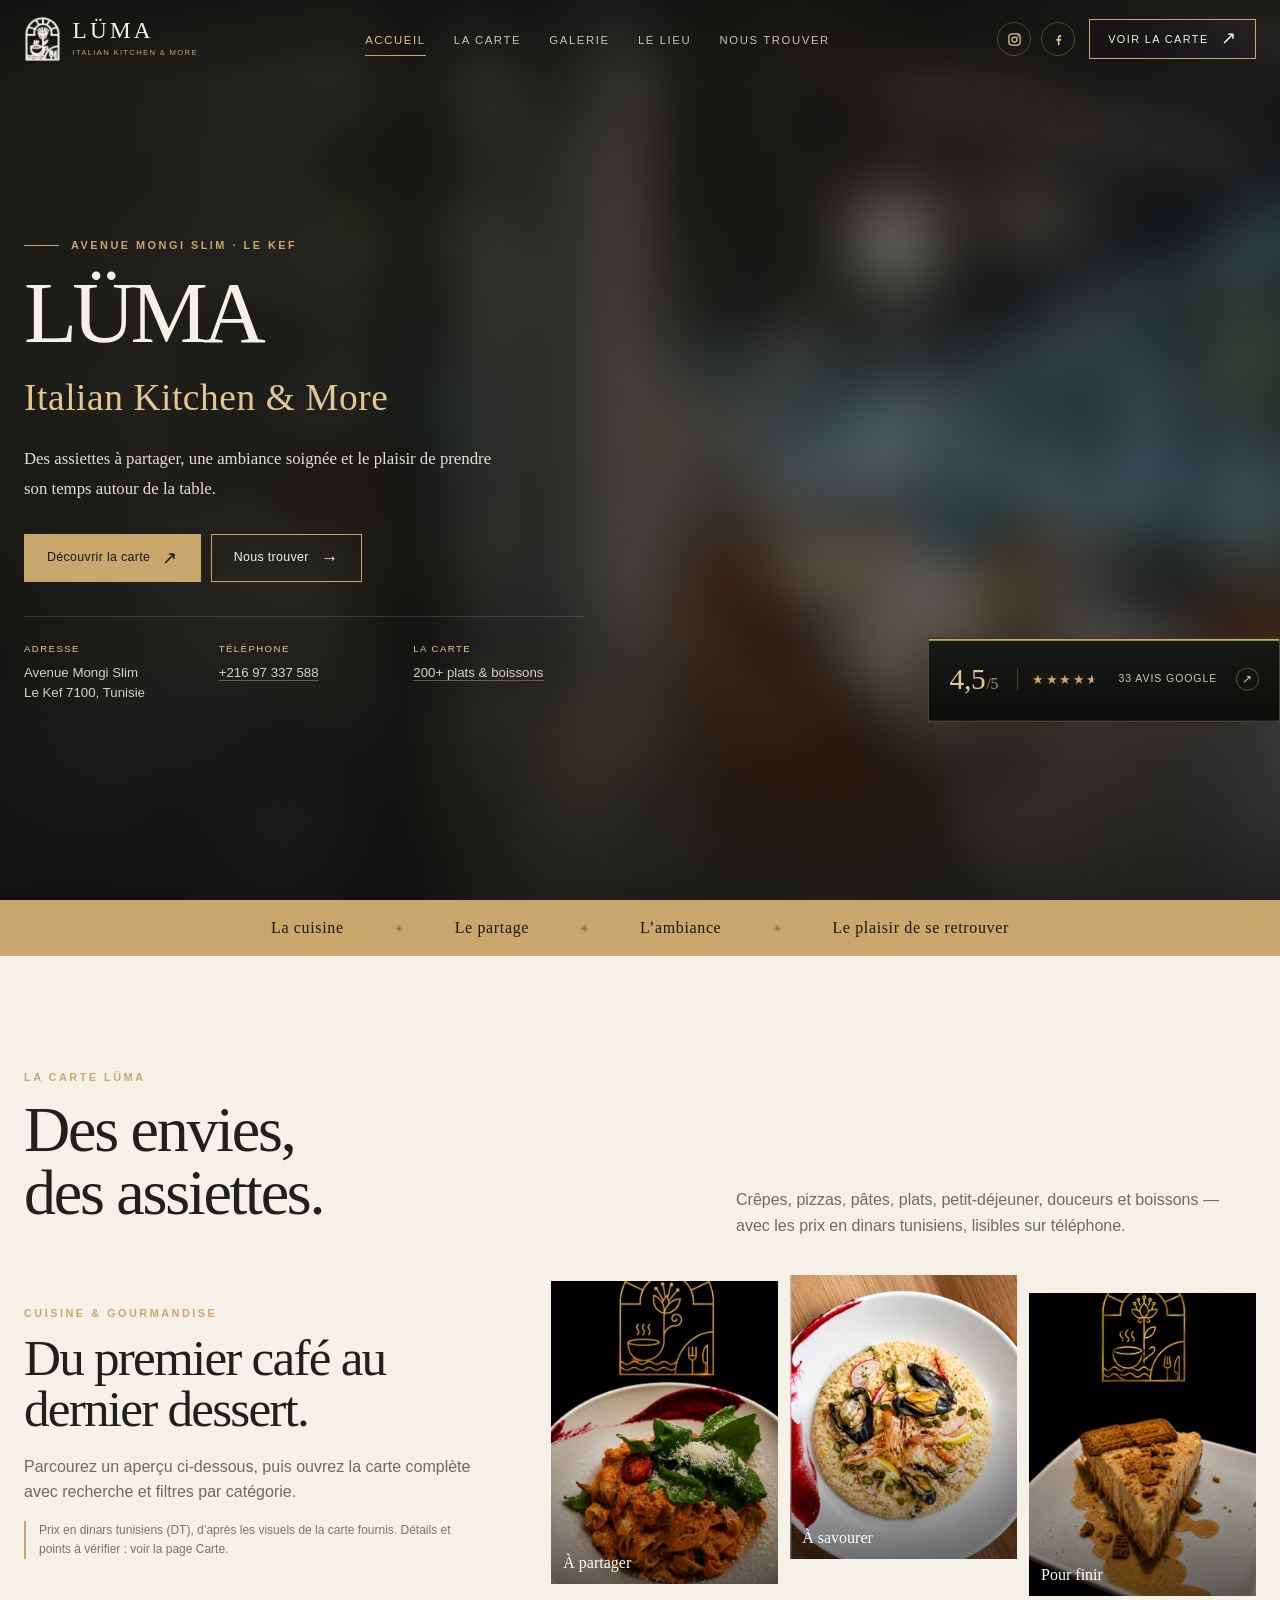
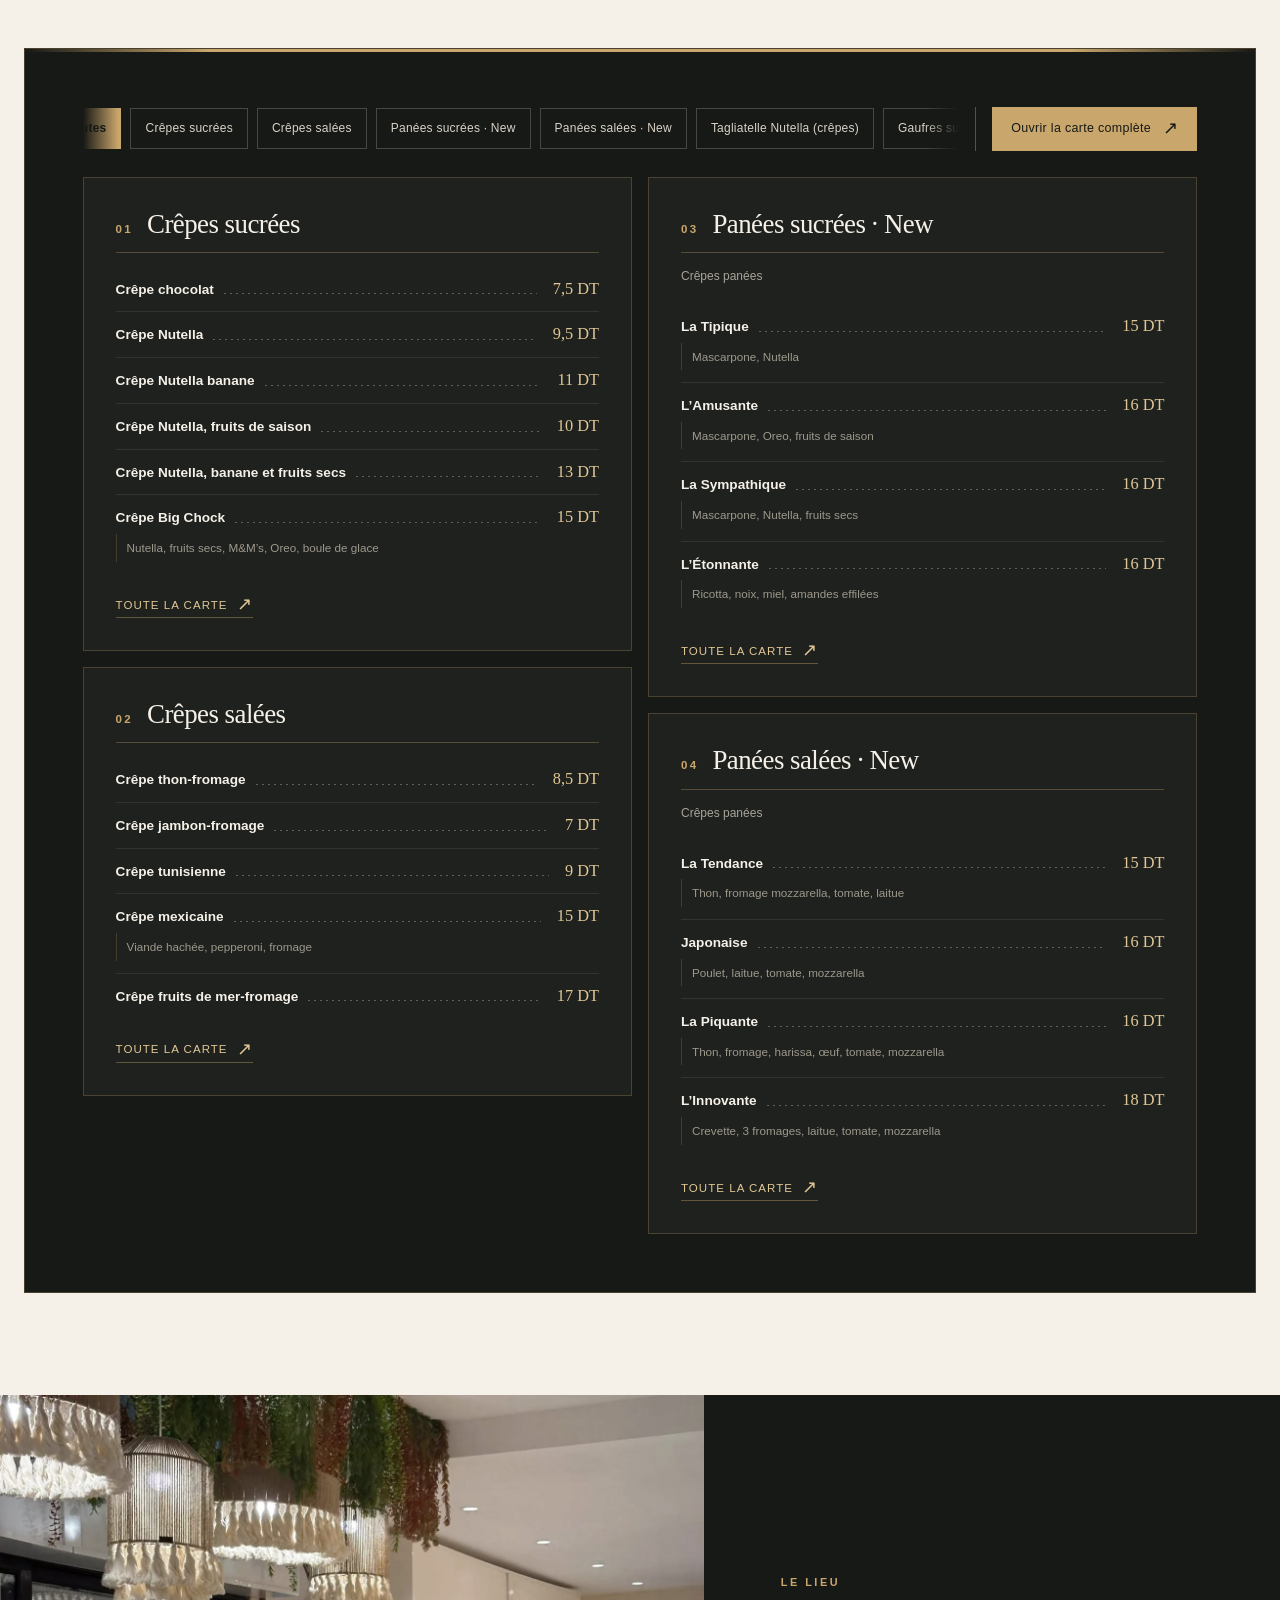
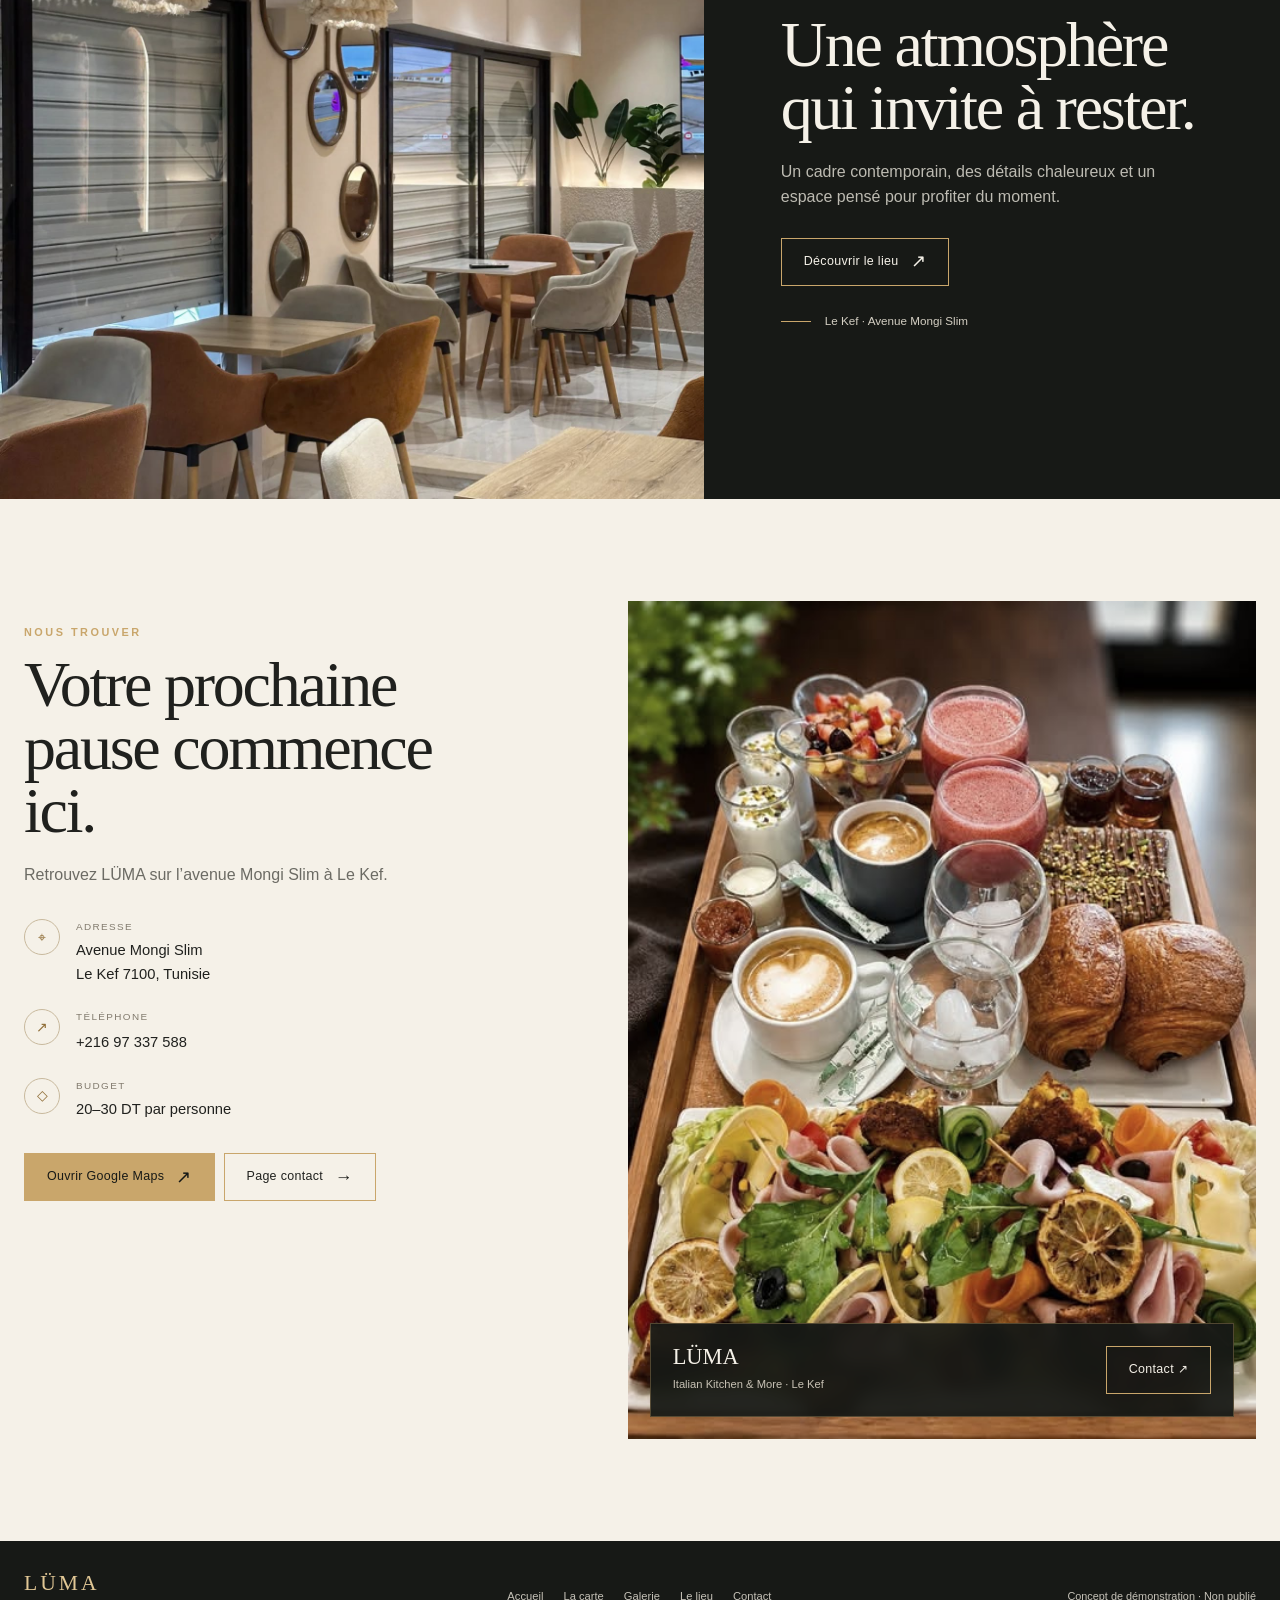
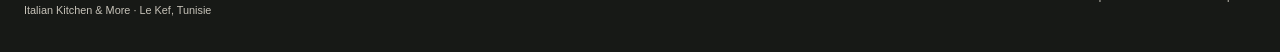
==== commit 35331e1a: "Mobile drawer: add inline IG/FB icons, slightly tweak spacing" ====
--- a/index.html
+++ b/index.html
@@ -8,7 +8,7 @@
 <meta name="robots" content="noindex,nofollow">
 <meta name="theme-color" content="#171916">
 <link rel="icon" href="assets/photos/luma-icon.png">
-<link rel="stylesheet" href="assets/css/site.css?v=39">
+<link rel="stylesheet" href="assets/css/site.css?v=40">
 </head>
 <body class="no-js page-home">
 <a class="skip-link" href="#contenu">Aller au contenu</a>
@@ -21,7 +21,7 @@
       <li><a href="gallery.html">Galerie</a></li>
       <li><a href="about.html">Le lieu</a></li>
       <li><a href="contact.html">Nous trouver</a></li>
-    <li class="drawer-only"><span>Contact direct</span><a href="tel:+21697337588">+216 97 337 588</a></li><li class="drawer-only"><span>Suivre LÜMA</span><a href="https://www.instagram.com/luma_italian_kitchen/" target="_blank" rel="noopener noreferrer">Instagram</a></li><li class="drawer-only"><a href="https://www.facebook.com/cocktail4saisons.kef/" target="_blank" rel="noopener noreferrer">Facebook</a></li></ul></nav>
+    <li class="drawer-only"><span>Contact direct</span><a href="tel:+21697337588">+216 97 337 588</a></li><li class="drawer-only"><span>Suivre LÜMA</span><a href="https://www.instagram.com/luma_italian_kitchen/" target="_blank" rel="noopener noreferrer" aria-label="Instagram de LÜMA"><svg viewBox="0 0 24 24" fill="currentColor" aria-hidden="true"><rect x="3" y="3" width="18" height="18" rx="5"/><circle cx="12" cy="12" r="4"/><circle cx="17.2" cy="6.8" r="1.3" fill="currentColor" stroke="none"/></svg>Instagram</a><a href="https://www.facebook.com/cocktail4saisons.kef/" target="_blank" rel="noopener noreferrer" aria-label="Facebook de LÜMA"><svg viewBox="0 0 24 24" fill="currentColor" aria-hidden="true"><path d="M13.5 21v-7h2.4l.4-3h-2.8V9.1c0-.9.3-1.5 1.6-1.5h1.3V4.9c-.3 0-1.1-.1-2-.1-2 0-3.4 1.2-3.4 3.5V11H8.5v3H11v7h2.5z"/></svg>Facebook</a></li></ul></nav>
     <div class="navcta">
       <div class="social" aria-label="Réseaux sociaux"><a href="https://www.instagram.com/luma_italian_kitchen/" target="_blank" rel="noopener noreferrer" aria-label="Instagram de LÜMA"><svg viewBox="0 0 24 24" fill="none" stroke="currentColor" stroke-width="2" aria-hidden="true"><rect x="3" y="3" width="18" height="18" rx="5"/><circle cx="12" cy="12" r="4"/><circle cx="17.2" cy="6.8" r="1.3" fill="currentColor" stroke="none"/></svg></a><a href="https://www.facebook.com/cocktail4saisons.kef/" target="_blank" rel="noopener noreferrer" aria-label="Facebook de LÜMA"><svg viewBox="0 0 24 24" fill="currentColor" aria-hidden="true"><path d="M13.5 21v-7h2.4l.4-3h-2.8V9.1c0-.9.3-1.5 1.6-1.5h1.3V4.9c-.3 0-1.1-.1-2-.1-2 0-3.4 1.2-3.4 3.5V11H8.5v3H11v7h2.5z"/></svg></a></div>
       <a class="btn navbutton" href="menu.html">Voir la carte <span class="arrow">↗</span></a>
@@ -31,7 +31,7 @@
 </header>
 <main id="contenu">
 <section class="hero" aria-label="Présentation de LÜMA">
-  <div class="hero-media"><img src="assets/photos/interior-panorama.jpg" alt="" aria-hidden="true" fetchpriority="high"><video autoplay muted loop playsinline disablepictureinpicture preload="auto" poster="assets/videos/hero-coffee-poster.jpg" aria-label="Vidéo d’ambiance du café LÜMA"><source src="assets/videos/hero-coffee.mp4?v=39" type="video/mp4"></video><div class="video-corner"><a class="hero-rating" href="https://www.google.com/maps/search/?api=1&amp;query=LUMA+Avenue+Mongi+Slim+Le+Kef" target="_blank" rel="noopener noreferrer" aria-label="Note Google du restaurant LÜMA : 4,5 sur 5 sur 33 avis"><span class="hr-score">4,5<i>/5</i></span><span class="hr-stars" aria-hidden="true">★★★★<span class="star-half">★</span></span><span class="hr-label">33 avis Google</span><span class="hr-arrow" aria-hidden="true">↗</span></a></div></div>
+  <div class="hero-media"><img src="assets/photos/interior-panorama.jpg" alt="" aria-hidden="true" fetchpriority="high"><video autoplay muted loop playsinline disablepictureinpicture preload="auto" poster="assets/videos/hero-coffee-poster.jpg" aria-label="Vidéo d’ambiance du café LÜMA"><source src="assets/videos/hero-coffee.mp4?v=40" type="video/mp4"></video><div class="video-corner"><a class="hero-rating" href="https://www.google.com/maps/search/?api=1&amp;query=LUMA+Avenue+Mongi+Slim+Le+Kef" target="_blank" rel="noopener noreferrer" aria-label="Note Google du restaurant LÜMA : 4,5 sur 5 sur 33 avis"><span class="hr-score">4,5<i>/5</i></span><span class="hr-stars" aria-hidden="true">★★★★<span class="star-half">★</span></span><span class="hr-label">33 avis Google</span><span class="hr-arrow" aria-hidden="true">↗</span></a></div></div>
   <div class="wrap hero-inner">
     <div class="hero-copy">
       <p class="eyebrow hero-kicker">Avenue Mongi Slim · Le Kef</p>
@@ -109,7 +109,7 @@
 </main>
 <footer class="footer"><div class="wrap footer-row"><div><div class="footer-brand">LÜMA</div><small>Italian Kitchen &amp; More · Le Kef, Tunisie</small></div><nav class="footer-links" aria-label="Navigation de pied de page"><a href="index.html">Accueil</a><a href="menu.html">La carte</a><a href="gallery.html">Galerie</a><a href="about.html">Le lieu</a><a href="contact.html">Contact</a></nav><small>Concept de démonstration · Non publié</small></div></footer>
 <div class="lightbox" id="lightbox" role="dialog" aria-modal="true" aria-label="Visionneuse d’images"><button class="lb-btn lb-close" id="lbClose" aria-label="Fermer">×</button><button class="lb-btn lb-prev" id="lbPrev" aria-label="Image précédente">‹</button><img id="lbImage" alt=""><button class="lb-btn lb-next" id="lbNext" aria-label="Image suivante">›</button><p class="lb-caption" id="lbCaption"></p></div>
-<script src="assets/js/menu-data.js?v=39"></script>
-<script src="assets/js/site.js?v=39"></script>
+<script src="assets/js/menu-data.js?v=40"></script>
+<script src="assets/js/site.js?v=40"></script>
 </body>
 </html>
--- a/assets/css/site.css
+++ b/assets/css/site.css
@@ -26,7 +26,7 @@
 @keyframes heroSettle{from{transform:scale(1.08);opacity:.65}to{transform:scale(1.025);opacity:1}}
 .social a svg{width:15px;height:15px;display:block}.drawer-only{display:none}
 @media(max-width:980px){.navlinks{gap:16px}.navlinks a{font-size:.75rem;letter-spacing:normal;text-transform:none}.navcta .navbutton{min-height:38px;padding:0 14px;font-size:.68rem;letter-spacing:.02em;text-transform:none}.navcta .social{display:none}.hero-inner{grid-template-columns:1fr}.menu-feature{grid-template-columns:1fr;gap:30px}.menu-intro{max-width:620px}.menu-images{max-width:780px}.experience-grid{grid-template-columns:1fr 1fr}.experience-copy{padding:40px}.gallery-grid{grid-template-rows:170px 170px}.gallery-grid.full{grid-auto-rows:190px}.contact-grid{gap:36px}.about-facts{grid-template-columns:1fr 1fr}}
-@media(max-width:720px){.wrap{width:calc(100% - 36px)}.navrow{height:68px}.brand img{height:38px;width:auto}.brandname{font-size:1.25rem}.menu-toggle{display:block;position:relative;z-index:53}.drawer-only{display:block;margin-top:14px}.navlinks .drawer-only a{font:500 .85rem var(--sans);letter-spacing:.02em;text-transform:none;color:var(--gold2);border-bottom:0;padding:9px 0}.navlinks .drawer-only span{display:block;font-size:.68rem;letter-spacing:.14em;text-transform:uppercase;color:#8f8b80;margin-bottom:2px}.navcta .navbutton{display:none}.navlinks{position:fixed;inset:0 0 0 auto;width:min(86vw,360px);height:100dvh;background:var(--night);padding:100px 32px 36px;display:flex;align-items:stretch;flex-direction:column;gap:6px;transform:translateX(105%);visibility:hidden;transition:transform .3s,visibility .3s;z-index:52}.navlinks.open{transform:none;visibility:visible}body::after{content:'';position:fixed;inset:0;z-index:49;background:rgba(9,11,9,.6);opacity:0;visibility:hidden;pointer-events:none;transition:opacity .3s ease,visibility .3s}body.nav-open::after{opacity:1;visibility:visible;pointer-events:auto}.navlinks a{font:1.7rem var(--serif);letter-spacing:normal;text-transform:none;color:#e2dfd7;display:block;padding:13px 0;border-bottom:1px solid var(--line)}.navlinks a:after{display:none}.navlinks li:last-child{margin-top:16px}.header:has(.navlinks.open){background:var(--night)}.hero{min-height:760px;min-height:92svh;padding:90px 0 90px}.hero-media img,.hero-media video{object-position:57% center}.hero-media video{object-fit:cover}.hero-media:after{background:linear-gradient(90deg,rgba(15,17,15,.83),rgba(15,17,15,.42)),linear-gradient(0deg,rgba(15,17,15,.82),transparent 70%),radial-gradient(120% 120% at 50% 50%,rgba(15,17,15,0) 50%,rgba(15,17,15,.5) 100%)}.hero-copy{padding:4rem 0 1rem}.hero h1{font-size:clamp(4rem,18vw,6.4rem)}.hero-intro{font-size:1rem}.ticker-track{justify-content:flex-start;padding-left:18px;min-height:48px;font-size:.9rem;overflow-x:auto}.section-head{display:block}.section-head .sub{margin-top:12px}.menu-images{gap:8px}.menu-results{columns:1}.menu-toolbar{align-items:stretch;flex-direction:column}.menu-search{flex:none;width:100%;max-width:none}.menu-results.single .menu-items{grid-template-columns:1fr}.menu-rail{flex-wrap:wrap;gap:12px}.menu-rail:after{display:none}.menu-rail .menu-filters{flex:1 1 100%}.menu-rail-cta{flex:1 1 100%;justify-content:space-between}.menu-images{display:flex;gap:10px;overflow-x:auto;scroll-snap-type:x mandatory;padding-bottom:12px;align-items:stretch;overscroll-behavior-x:contain}.food-card{flex:0 0 208px;scroll-snap-align:start;transform:none!important}.food-card span{left:10px;bottom:10px;font-size:.85rem}.menu-open-row{align-items:flex-start;flex-direction:column}.menu-toolbar{align-items:stretch;flex-direction:column}.menu-search{max-width:none}.experience-grid{grid-template-columns:1fr}.experience-photo{min-height:300px;height:58vw;max-height:420px}.experience-copy{padding:48px 22px 55px}.gallery-grid{grid-template-columns:1fr 1fr;grid-template-rows:230px 160px 160px;gap:8px}.gallery-item:first-child{grid-row:auto;grid-column:span 2}.gallery-grid.full{grid-template-columns:1fr 1fr;grid-auto-rows:170px}.gallery-foot{align-items:flex-start;flex-direction:column}.about-split{grid-template-columns:1fr}.about-facts{grid-template-columns:1fr}.page-hero{padding:140px 0 50px}.contact-grid{grid-template-columns:1fr}.contact-visual,.contact-visual img{min-height:340px}.contact-card{left:12px;right:12px;bottom:12px;padding:16px}.footer-row{align-items:flex-start;flex-direction:column;gap:15px}.footer-links{flex-wrap:wrap}.lightbox{padding:70px 16px 56px}.lb-prev{left:8px}.lb-next{right:8px}.lb-btn{width:40px;height:40px}}
+@media(max-width:720px){.wrap{width:calc(100% - 36px)}.navrow{height:68px}.brand img{height:38px;width:auto}.brandname{font-size:1.25rem}.menu-toggle{display:block;position:relative;z-index:53}.drawer-only{display:block;margin-top:18px}.navlinks .drawer-only a[aria-label]:only-child{margin-top:6px}.navlinks .drawer-only span{display:block;font-size:.68rem;letter-spacing:.14em;text-transform:uppercase;color:#8f8b80;margin-bottom:4px}.navcta .navbutton{display:none}.navlinks{position:fixed;inset:0 0 0 auto;width:min(86vw,360px);height:100dvh;background:var(--night);padding:100px 32px 36px;display:flex;align-items:stretch;flex-direction:column;gap:6px;transform:translateX(105%);visibility:hidden;transition:transform .3s,visibility .3s;z-index:52}.navlinks.open{transform:none;visibility:visible}body::after{content:'';position:fixed;inset:0;z-index:49;background:rgba(9,11,9,.6);opacity:0;visibility:hidden;pointer-events:none;transition:opacity .3s ease,visibility .3s}body.nav-open::after{opacity:1;visibility:visible;pointer-events:auto}.navlinks a{font:1.7rem var(--serif);letter-spacing:normal;text-transform:none;color:#e2dfd7;display:block;padding:13px 0;border-bottom:1px solid var(--line)}.navlinks a:after{display:none}.navlinks li:last-child{margin-top:16px}.header:has(.navlinks.open){background:var(--night)}.hero{min-height:760px;min-height:92svh;padding:90px 0 90px}.hero-media img,.hero-media video{object-position:57% center}.hero-media video{object-fit:cover}.hero-media:after{background:linear-gradient(90deg,rgba(15,17,15,.83),rgba(15,17,15,.42)),linear-gradient(0deg,rgba(15,17,15,.82),transparent 70%),radial-gradient(120% 120% at 50% 50%,rgba(15,17,15,0) 50%,rgba(15,17,15,.5) 100%)}.hero-copy{padding:4rem 0 1rem}.hero h1{font-size:clamp(4rem,18vw,6.4rem)}.hero-intro{font-size:1rem}.ticker-track{justify-content:flex-start;padding-left:18px;min-height:48px;font-size:.9rem;overflow-x:auto}.section-head{display:block}.section-head .sub{margin-top:12px}.menu-images{gap:8px}.menu-results{columns:1}.menu-toolbar{align-items:stretch;flex-direction:column}.menu-search{flex:none;width:100%;max-width:none}.menu-results.single .menu-items{grid-template-columns:1fr}.menu-rail{flex-wrap:wrap;gap:12px}.menu-rail:after{display:none}.menu-rail .menu-filters{flex:1 1 100%}.menu-rail-cta{flex:1 1 100%;justify-content:space-between}.menu-images{display:flex;gap:10px;overflow-x:auto;scroll-snap-type:x mandatory;padding-bottom:12px;align-items:stretch;overscroll-behavior-x:contain}.food-card{flex:0 0 208px;scroll-snap-align:start;transform:none!important}.food-card span{left:10px;bottom:10px;font-size:.85rem}.menu-open-row{align-items:flex-start;flex-direction:column}.menu-toolbar{align-items:stretch;flex-direction:column}.menu-search{max-width:none}.experience-grid{grid-template-columns:1fr}.experience-photo{min-height:300px;height:58vw;max-height:420px}.experience-copy{padding:48px 22px 55px}.gallery-grid{grid-template-columns:1fr 1fr;grid-template-rows:230px 160px 160px;gap:8px}.gallery-item:first-child{grid-row:auto;grid-column:span 2}.gallery-grid.full{grid-template-columns:1fr 1fr;grid-auto-rows:170px}.gallery-foot{align-items:flex-start;flex-direction:column}.about-split{grid-template-columns:1fr}.about-facts{grid-template-columns:1fr}.page-hero{padding:140px 0 50px}.contact-grid{grid-template-columns:1fr}.contact-visual,.contact-visual img{min-height:340px}.contact-card{left:12px;right:12px;bottom:12px;padding:16px}.footer-row{align-items:flex-start;flex-direction:column;gap:15px}.footer-links{flex-wrap:wrap}.lightbox{padding:70px 16px 56px}.lb-prev{left:8px}.lb-next{right:8px}.lb-btn{width:40px;height:40px}}
 @media(prefers-reduced-motion:reduce){.reveal{opacity:1;transform:none}body::after{transition:none}}
 /* Gallery: show every photograph whole (no cropping) in a responsive masonry. */.gallery-grid.full{display:block;columns:3;column-gap:14px}.gallery-grid.full .gallery-item{display:block;width:100%;grid-column:auto;grid-row:auto;break-inside:avoid;-webkit-column-break-inside:avoid;page-break-inside:avoid;margin:0 0 14px}.gallery-grid.full .gallery-item:first-child{grid-column:auto;grid-row:auto}.gallery-grid.full .gallery-item img{width:100%;height:auto;object-fit:contain;object-position:center;filter:none;transform:none}.gallery-grid.full .gallery-item:hover img{transform:none;filter:brightness(1.05) saturate(1.08)}@media(max-width:1000px){.gallery-grid.full{columns:2}}@media(max-width:560px){.gallery-grid.full{columns:1}}
 /* Gallery hover: lift, gold frame, and a caption that rises into view. */
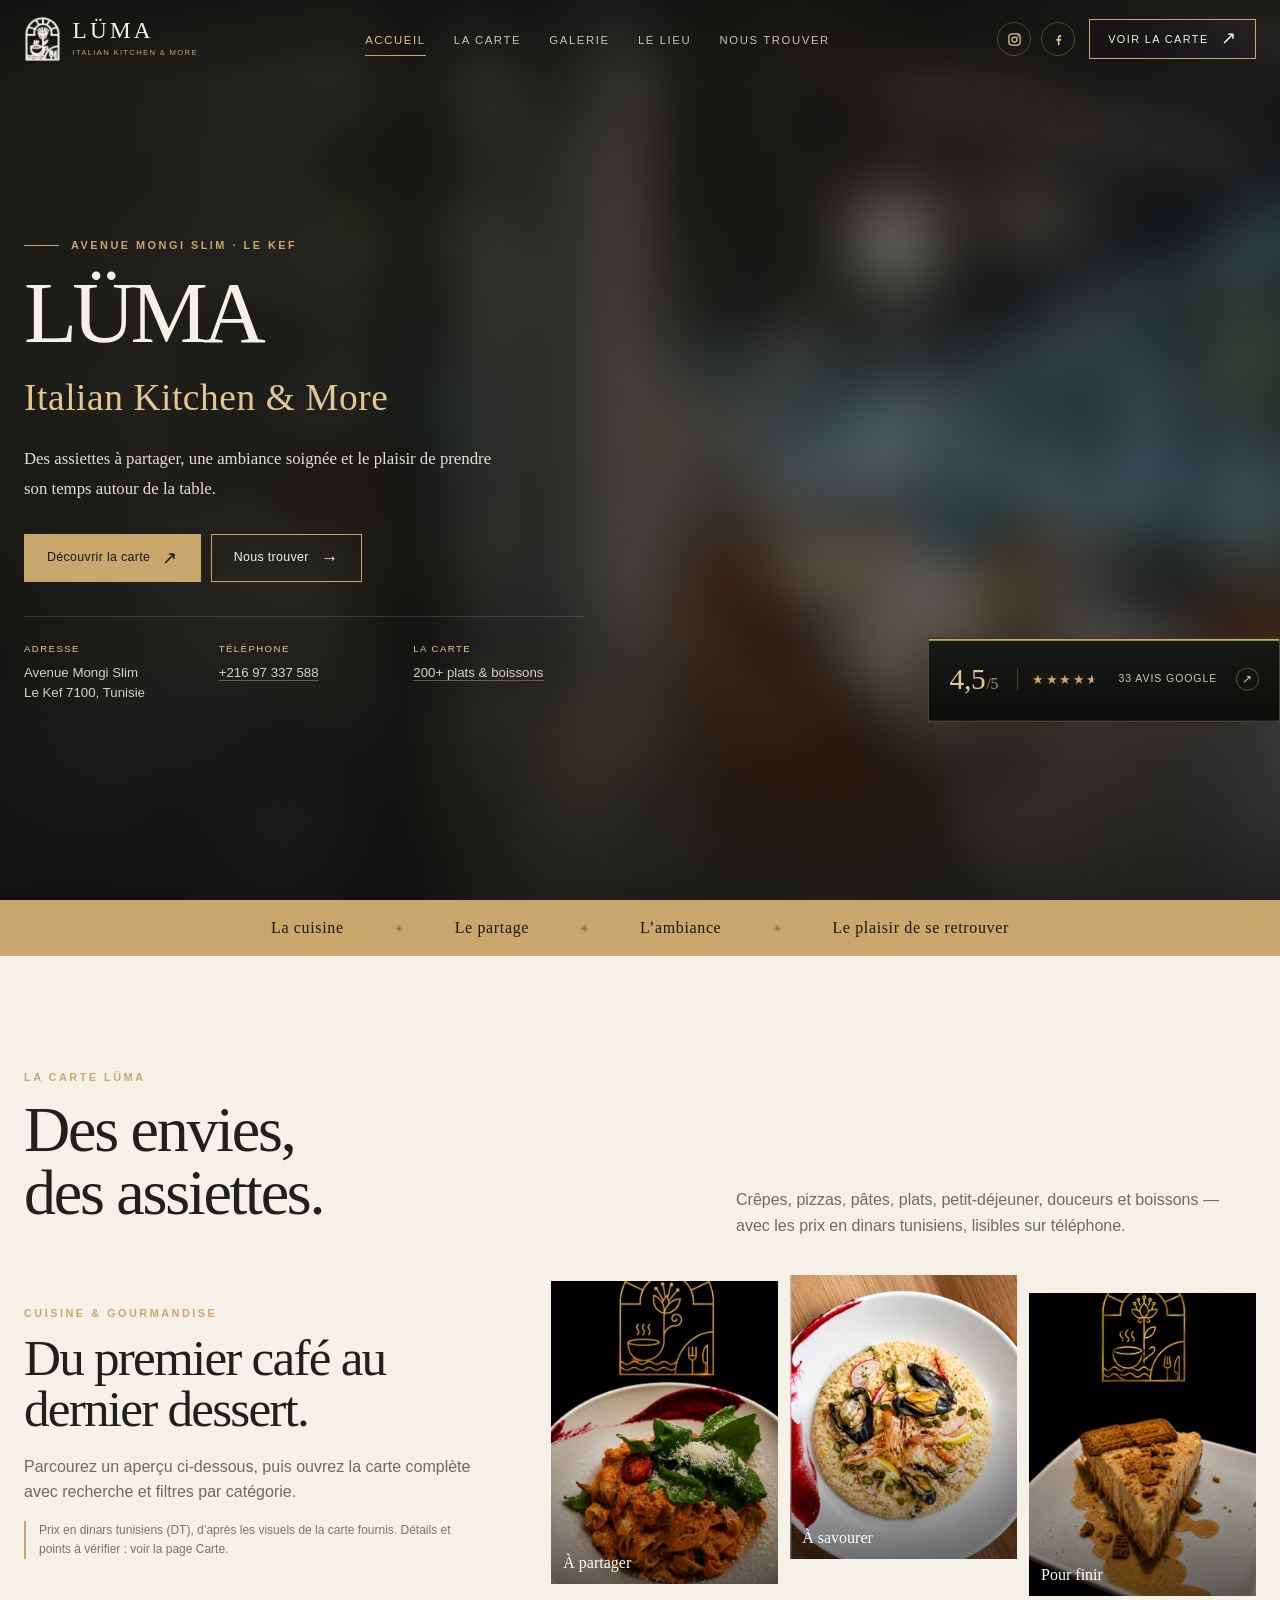
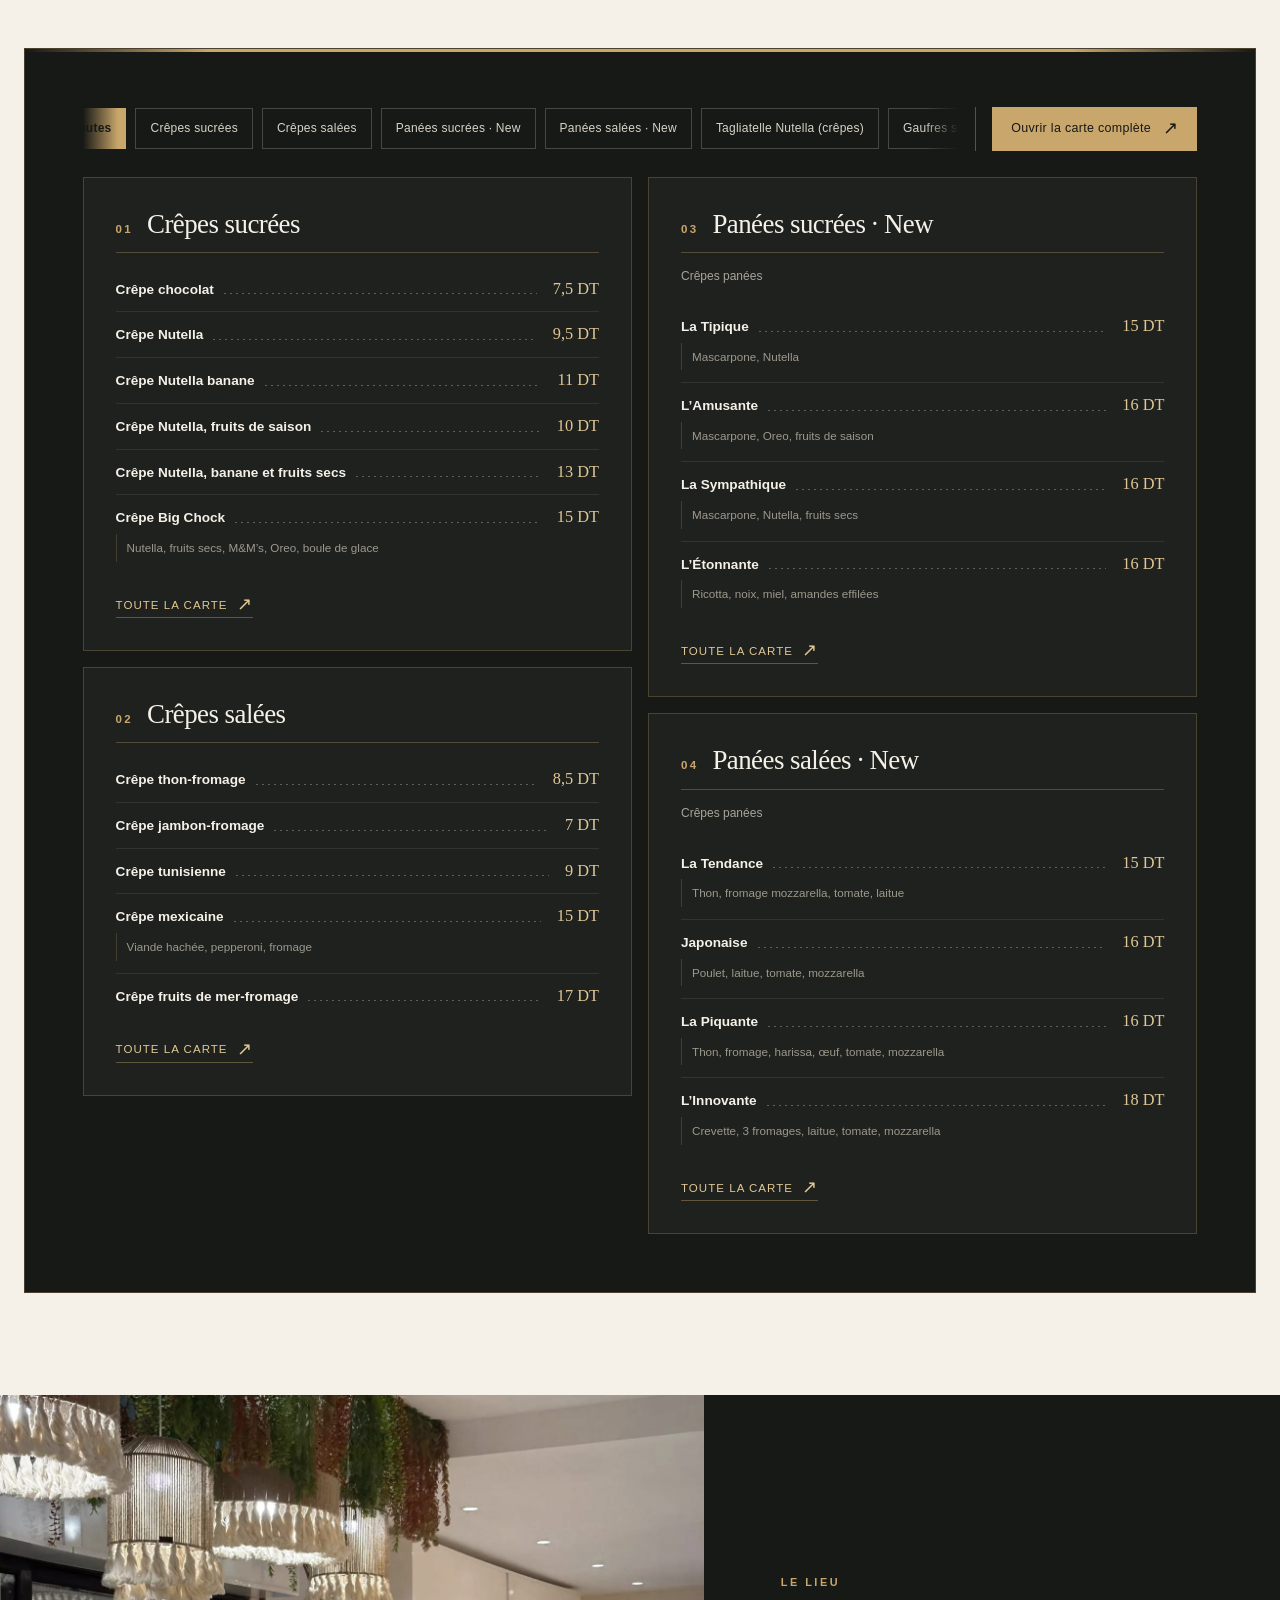
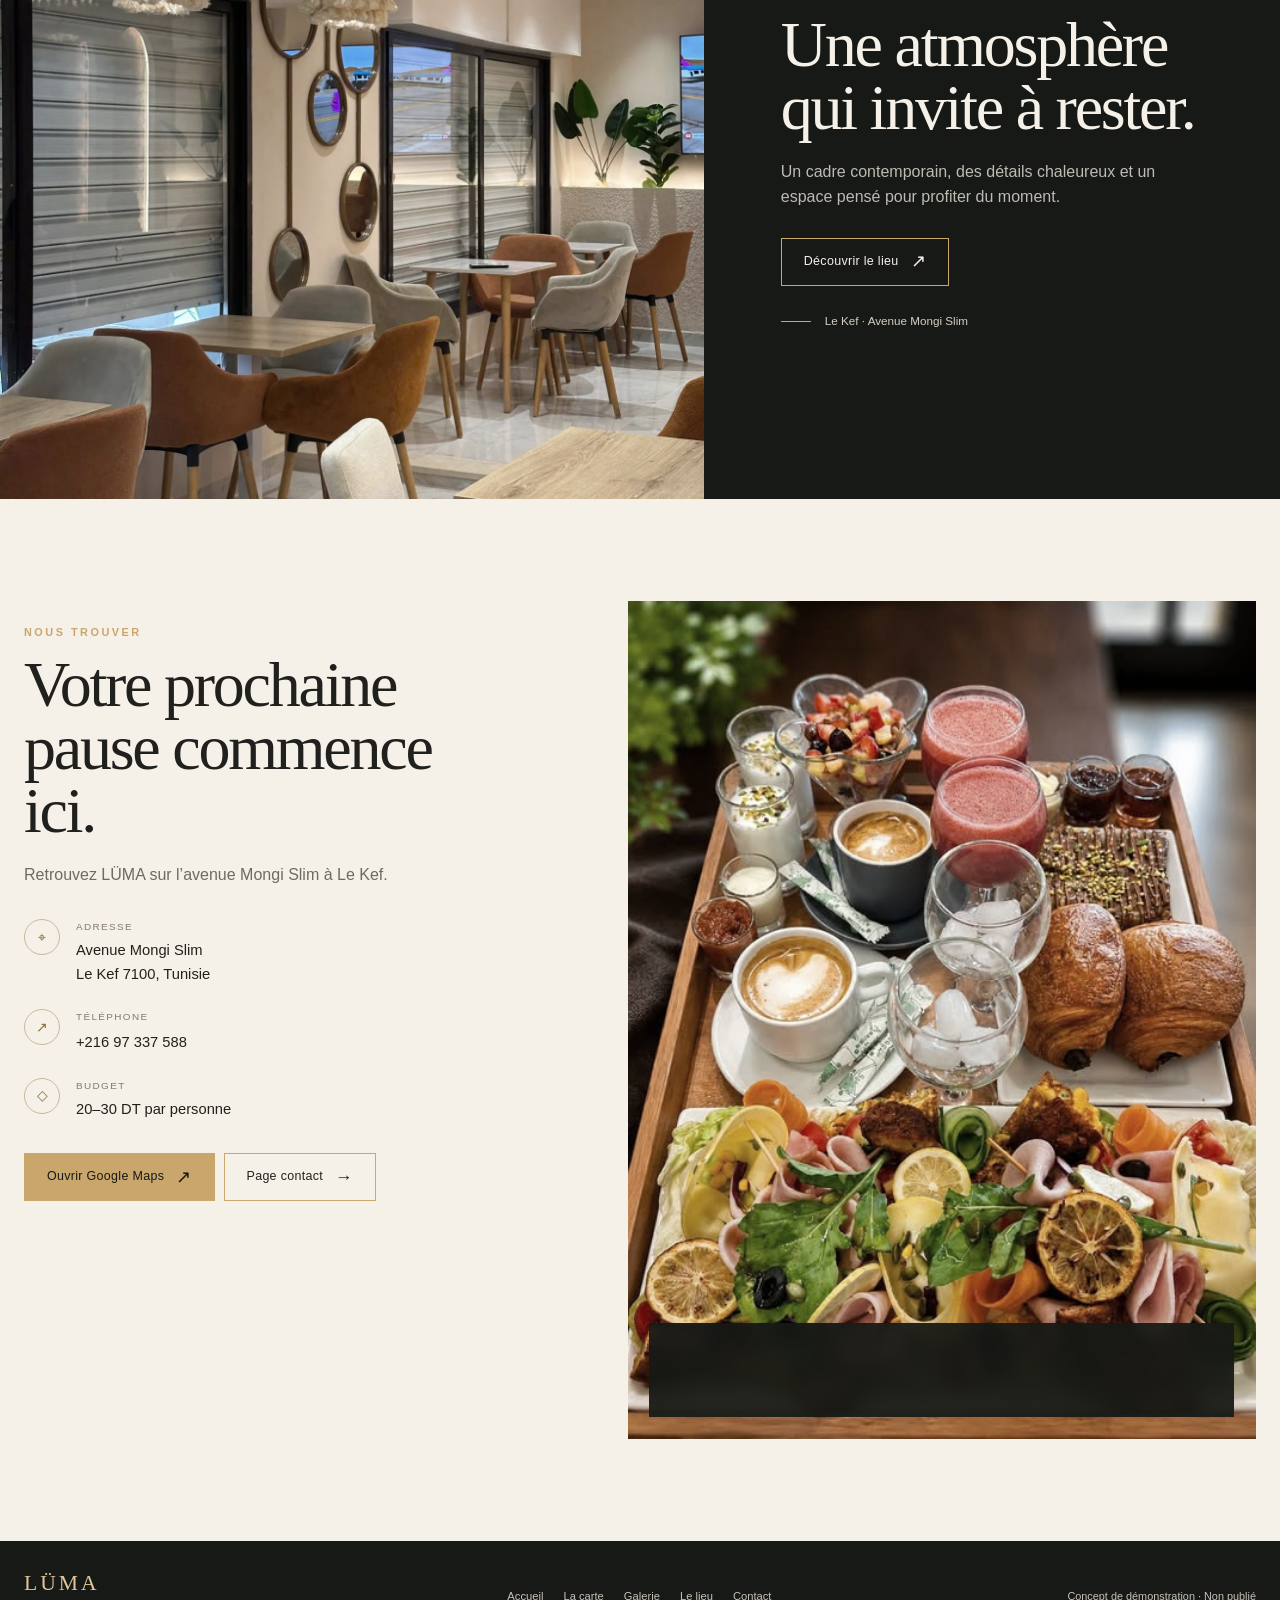
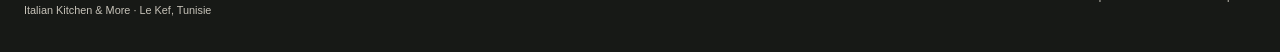
==== commit a1d25e95: "Mobile drawer: professional editorial redesign Numbered nav items (01–05) with a gold hairline that " ====
--- a/index.html
+++ b/index.html
@@ -21,7 +21,7 @@
       <li><a href="gallery.html">Galerie</a></li>
       <li><a href="about.html">Le lieu</a></li>
       <li><a href="contact.html">Nous trouver</a></li>
-    <li class="drawer-only"><span>Contact direct</span><a href="tel:+21697337588">+216 97 337 588</a></li><li class="drawer-only"><span>Suivre LÜMA</span><a href="https://www.instagram.com/luma_italian_kitchen/" target="_blank" rel="noopener noreferrer" aria-label="Instagram de LÜMA"><svg viewBox="0 0 24 24" fill="currentColor" aria-hidden="true"><rect x="3" y="3" width="18" height="18" rx="5"/><circle cx="12" cy="12" r="4"/><circle cx="17.2" cy="6.8" r="1.3" fill="currentColor" stroke="none"/></svg>Instagram</a><a href="https://www.facebook.com/cocktail4saisons.kef/" target="_blank" rel="noopener noreferrer" aria-label="Facebook de LÜMA"><svg viewBox="0 0 24 24" fill="currentColor" aria-hidden="true"><path d="M13.5 21v-7h2.4l.4-3h-2.8V9.1c0-.9.3-1.5 1.6-1.5h1.3V4.9c-.3 0-1.1-.1-2-.1-2 0-3.4 1.2-3.4 3.5V11H8.5v3H11v7h2.5z"/></svg>Facebook</a></li></ul></nav>
+    <li class="drawer-only drawer-contact"><span>Contact direct</span><a href="tel:+21697337588"><svg viewBox="0 0 24 24" fill="none" stroke="currentColor" stroke-width="1.6" stroke-linecap="round" stroke-linejoin="round" aria-hidden="true"><path d="M22 16.9v3a2 2 0 0 1-2.2 2 19.8 19.8 0 0 1-8.6-3.1 19.5 19.5 0 0 1-6-6A19.8 19.8 0 0 1 2.1 4.2 2 2 0 0 1 4.1 2h3a2 2 0 0 1 2 1.7c.1 1 .4 1.9.7 2.8a2 2 0 0 1-.5 2.1L8.1 9.9a16 16 0 0 0 6 6l1.3-1.3a2 2 0 0 1 2.1-.4c.9.3 1.8.6 2.8.7a2 2 0 0 1 1.7 2z"/></svg>+216 97 337 588</a></li><li class="drawer-only drawer-social"><span>Suivre LÜMA</span><div class="dsocial"><a href="https://www.instagram.com/luma_italian_kitchen/" target="_blank" rel="noopener noreferrer" aria-label="Instagram de LÜMA"><svg viewBox="0 0 24 24" fill="currentColor" aria-hidden="true"><rect x="3" y="3" width="18" height="18" rx="5"/><circle cx="12" cy="12" r="4"/><circle cx="17.2" cy="6.8" r="1.3" fill="currentColor" stroke="none"/></svg></a><a href="https://www.facebook.com/cocktail4saisons.kef/" target="_blank" rel="noopener noreferrer" aria-label="Facebook de LÜMA"><svg viewBox="0 0 24 24" fill="currentColor" aria-hidden="true"><path d="M13.5 21v-7h2.4l.4-3h-2.8V9.1c0-.9.3-1.5 1.6-1.5h1.3V4.9c-.3 0-1.1-.1-2-.1-2 0-3.4 1.2-3.4 3.5V11H8.5v3H11v7h2.5z"/></svg></a></div></li></ul></nav>
     <div class="navcta">
       <div class="social" aria-label="Réseaux sociaux"><a href="https://www.instagram.com/luma_italian_kitchen/" target="_blank" rel="noopener noreferrer" aria-label="Instagram de LÜMA"><svg viewBox="0 0 24 24" fill="none" stroke="currentColor" stroke-width="2" aria-hidden="true"><rect x="3" y="3" width="18" height="18" rx="5"/><circle cx="12" cy="12" r="4"/><circle cx="17.2" cy="6.8" r="1.3" fill="currentColor" stroke="none"/></svg></a><a href="https://www.facebook.com/cocktail4saisons.kef/" target="_blank" rel="noopener noreferrer" aria-label="Facebook de LÜMA"><svg viewBox="0 0 24 24" fill="currentColor" aria-hidden="true"><path d="M13.5 21v-7h2.4l.4-3h-2.8V9.1c0-.9.3-1.5 1.6-1.5h1.3V4.9c-.3 0-1.1-.1-2-.1-2 0-3.4 1.2-3.4 3.5V11H8.5v3H11v7h2.5z"/></svg></a></div>
       <a class="btn navbutton" href="menu.html">Voir la carte <span class="arrow">↗</span></a>
--- a/assets/css/site.css
+++ b/assets/css/site.css
@@ -26,7 +26,7 @@
 @keyframes heroSettle{from{transform:scale(1.08);opacity:.65}to{transform:scale(1.025);opacity:1}}
 .social a svg{width:15px;height:15px;display:block}.drawer-only{display:none}
 @media(max-width:980px){.navlinks{gap:16px}.navlinks a{font-size:.75rem;letter-spacing:normal;text-transform:none}.navcta .navbutton{min-height:38px;padding:0 14px;font-size:.68rem;letter-spacing:.02em;text-transform:none}.navcta .social{display:none}.hero-inner{grid-template-columns:1fr}.menu-feature{grid-template-columns:1fr;gap:30px}.menu-intro{max-width:620px}.menu-images{max-width:780px}.experience-grid{grid-template-columns:1fr 1fr}.experience-copy{padding:40px}.gallery-grid{grid-template-rows:170px 170px}.gallery-grid.full{grid-auto-rows:190px}.contact-grid{gap:36px}.about-facts{grid-template-columns:1fr 1fr}}
-@media(max-width:720px){.wrap{width:calc(100% - 36px)}.navrow{height:68px}.brand img{height:38px;width:auto}.brandname{font-size:1.25rem}.menu-toggle{display:block;position:relative;z-index:53}.drawer-only{display:block;margin-top:18px}.navlinks .drawer-only a[aria-label]:only-child{margin-top:6px}.navlinks .drawer-only span{display:block;font-size:.68rem;letter-spacing:.14em;text-transform:uppercase;color:#8f8b80;margin-bottom:4px}.navcta .navbutton{display:none}.navlinks{position:fixed;inset:0 0 0 auto;width:min(86vw,360px);height:100dvh;background:var(--night);padding:100px 32px 36px;display:flex;align-items:stretch;flex-direction:column;gap:6px;transform:translateX(105%);visibility:hidden;transition:transform .3s,visibility .3s;z-index:52}.navlinks.open{transform:none;visibility:visible}body::after{content:'';position:fixed;inset:0;z-index:49;background:rgba(9,11,9,.6);opacity:0;visibility:hidden;pointer-events:none;transition:opacity .3s ease,visibility .3s}body.nav-open::after{opacity:1;visibility:visible;pointer-events:auto}.navlinks a{font:1.7rem var(--serif);letter-spacing:normal;text-transform:none;color:#e2dfd7;display:block;padding:13px 0;border-bottom:1px solid var(--line)}.navlinks a:after{display:none}.navlinks li:last-child{margin-top:16px}.header:has(.navlinks.open){background:var(--night)}.hero{min-height:760px;min-height:92svh;padding:90px 0 90px}.hero-media img,.hero-media video{object-position:57% center}.hero-media video{object-fit:cover}.hero-media:after{background:linear-gradient(90deg,rgba(15,17,15,.83),rgba(15,17,15,.42)),linear-gradient(0deg,rgba(15,17,15,.82),transparent 70%),radial-gradient(120% 120% at 50% 50%,rgba(15,17,15,0) 50%,rgba(15,17,15,.5) 100%)}.hero-copy{padding:4rem 0 1rem}.hero h1{font-size:clamp(4rem,18vw,6.4rem)}.hero-intro{font-size:1rem}.ticker-track{justify-content:flex-start;padding-left:18px;min-height:48px;font-size:.9rem;overflow-x:auto}.section-head{display:block}.section-head .sub{margin-top:12px}.menu-images{gap:8px}.menu-results{columns:1}.menu-toolbar{align-items:stretch;flex-direction:column}.menu-search{flex:none;width:100%;max-width:none}.menu-results.single .menu-items{grid-template-columns:1fr}.menu-rail{flex-wrap:wrap;gap:12px}.menu-rail:after{display:none}.menu-rail .menu-filters{flex:1 1 100%}.menu-rail-cta{flex:1 1 100%;justify-content:space-between}.menu-images{display:flex;gap:10px;overflow-x:auto;scroll-snap-type:x mandatory;padding-bottom:12px;align-items:stretch;overscroll-behavior-x:contain}.food-card{flex:0 0 208px;scroll-snap-align:start;transform:none!important}.food-card span{left:10px;bottom:10px;font-size:.85rem}.menu-open-row{align-items:flex-start;flex-direction:column}.menu-toolbar{align-items:stretch;flex-direction:column}.menu-search{max-width:none}.experience-grid{grid-template-columns:1fr}.experience-photo{min-height:300px;height:58vw;max-height:420px}.experience-copy{padding:48px 22px 55px}.gallery-grid{grid-template-columns:1fr 1fr;grid-template-rows:230px 160px 160px;gap:8px}.gallery-item:first-child{grid-row:auto;grid-column:span 2}.gallery-grid.full{grid-template-columns:1fr 1fr;grid-auto-rows:170px}.gallery-foot{align-items:flex-start;flex-direction:column}.about-split{grid-template-columns:1fr}.about-facts{grid-template-columns:1fr}.page-hero{padding:140px 0 50px}.contact-grid{grid-template-columns:1fr}.contact-visual,.contact-visual img{min-height:340px}.contact-card{left:12px;right:12px;bottom:12px;padding:16px}.footer-row{align-items:flex-start;flex-direction:column;gap:15px}.footer-links{flex-wrap:wrap}.lightbox{padding:70px 16px 56px}.lb-prev{left:8px}.lb-next{right:8px}.lb-btn{width:40px;height:40px}}
+@media(max-width:720px){.wrap{width:calc(100% - 36px)}.navrow{height:68px}.brand img{height:38px;width:auto}.brandname{font-size:1.25rem}.menu-toggle{display:block;position:relative;z-index:53}.drawer-only{display:block;margin-top:18px}.navlinks .drawer-only a{font:500 .88rem var(--sans);letter-spacing:.02em;text-transform:none;color:#e8ded0;border-bottom:0;padding:7px 0;display:flex;align-items:center;gap:12px}.navlinks .drawer-only a svg{width:18px;height:18px;color:var(--gold2);flex:0 0 auto}.navlinks .drawer-only span{display:block;font-size:.68rem;letter-spacing:.14em;text-transform:uppercase;color:#8f8b80;margin-bottom:4px}.navcta .navbutton{display:none}.navlinks{position:fixed;inset:0 0 0 auto;width:min(86vw,360px);height:100dvh;background:var(--night);padding:100px 32px 36px;display:flex;align-items:stretch;flex-direction:column;gap:6px;transform:translateX(105%);visibility:hidden;transition:transform .3s,visibility .3s;z-index:52}.navlinks.open{transform:none;visibility:visible}body::after{content:'';position:fixed;inset:0;z-index:49;background:rgba(9,11,9,.6);opacity:0;visibility:hidden;pointer-events:none;transition:opacity .3s ease,visibility .3s}body.nav-open::after{opacity:1;visibility:visible;pointer-events:auto}.navlinks a{font:1.7rem var(--serif);letter-spacing:normal;text-transform:none;color:#e2dfd7;display:block;padding:13px 0;border-bottom:1px solid var(--line)}.navlinks a:after{display:none}.navlinks li:last-child{margin-top:16px}.header:has(.navlinks.open){background:var(--night)}.hero{min-height:760px;min-height:92svh;padding:90px 0 90px}.hero-media img,.hero-media video{object-position:57% center}.hero-media video{object-fit:cover}.hero-media:after{background:linear-gradient(90deg,rgba(15,17,15,.83),rgba(15,17,15,.42)),linear-gradient(0deg,rgba(15,17,15,.82),transparent 70%),radial-gradient(120% 120% at 50% 50%,rgba(15,17,15,0) 50%,rgba(15,17,15,.5) 100%)}.hero-copy{padding:4rem 0 1rem}.hero h1{font-size:clamp(4rem,18vw,6.4rem)}.hero-intro{font-size:1rem}.ticker-track{justify-content:flex-start;padding-left:18px;min-height:48px;font-size:.9rem;overflow-x:auto}.section-head{display:block}.section-head .sub{margin-top:12px}.menu-images{gap:8px}.menu-results{columns:1}.menu-toolbar{align-items:stretch;flex-direction:column}.menu-search{flex:none;width:100%;max-width:none}.menu-results.single .menu-items{grid-template-columns:1fr}.menu-rail{flex-wrap:wrap;gap:12px}.menu-rail:after{display:none}.menu-rail .menu-filters{flex:1 1 100%}.menu-rail-cta{flex:1 1 100%;justify-content:space-between}.menu-images{display:flex;gap:10px;overflow-x:auto;scroll-snap-type:x mandatory;padding-bottom:12px;align-items:stretch;overscroll-behavior-x:contain}.food-card{flex:0 0 208px;scroll-snap-align:start;transform:none!important}.food-card span{left:10px;bottom:10px;font-size:.85rem}.menu-open-row{align-items:flex-start;flex-direction:column}.menu-toolbar{align-items:stretch;flex-direction:column}.menu-search{max-width:none}.experience-grid{grid-template-columns:1fr}.experience-photo{min-height:300px;height:58vw;max-height:420px}.experience-copy{padding:48px 22px 55px}.gallery-grid{grid-template-columns:1fr 1fr;grid-template-rows:230px 160px 160px;gap:8px}.gallery-item:first-child{grid-row:auto;grid-column:span 2}.gallery-grid.full{grid-template-columns:1fr 1fr;grid-auto-rows:170px}.gallery-foot{align-items:flex-start;flex-direction:column}.about-split{grid-template-columns:1fr}.about-facts{grid-template-columns:1fr}.page-hero{padding:140px 0 50px}.contact-grid{grid-template-columns:1fr}.contact-visual,.contact-visual img{min-height:340px}.contact-card{left:12px;right:12px;bottom:12px;padding:16px}.footer-row{align-items:flex-start;flex-direction:column;gap:15px}.footer-links{flex-wrap:wrap}.lightbox{padding:70px 16px 56px}.lb-prev{left:8px}.lb-next{right:8px}.lb-btn{width:40px;height:40px}}
 @media(prefers-reduced-motion:reduce){.reveal{opacity:1;transform:none}body::after{transition:none}}
 /* Gallery: show every photograph whole (no cropping) in a responsive masonry. */.gallery-grid.full{display:block;columns:3;column-gap:14px}.gallery-grid.full .gallery-item{display:block;width:100%;grid-column:auto;grid-row:auto;break-inside:avoid;-webkit-column-break-inside:avoid;page-break-inside:avoid;margin:0 0 14px}.gallery-grid.full .gallery-item:first-child{grid-column:auto;grid-row:auto}.gallery-grid.full .gallery-item img{width:100%;height:auto;object-fit:contain;object-position:center;filter:none;transform:none}.gallery-grid.full .gallery-item:hover img{transform:none;filter:brightness(1.05) saturate(1.08)}@media(max-width:1000px){.gallery-grid.full{columns:2}}@media(max-width:560px){.gallery-grid.full{columns:1}}
 /* Gallery hover: lift, gold frame, and a caption that rises into view. */
@@ -104,3 +104,74 @@
   .menu-images{grid-template-columns:repeat(3,minmax(0,1fr))}
   .menu-images .food-card:nth-child(3){grid-column:auto;width:auto;justify-self:auto}
 }
+
+/* ── Mobile drawer — editorial redesign ─────────────────────────────────
+   The old drawer was a flat bordered list: no hierarchy, no numbering,
+   contact/social crammed as plain text. This rebuilds it as a proper
+   designed panel — numbered nav items with a gold hairline that grows on
+   tap, a divider before the contact block, and social as circular icon
+   buttons. All desktop rules stay untouched (this only runs ≤720px). */
+@media(max-width:720px){
+  .navlinks{padding:92px 30px 40px;gap:0;counter-reset:nav}
+
+  /* Primary nav items: index number + label, gold rule underneath. */
+  .navlinks>li:not(.drawer-only){counter-increment:nav;position:relative;opacity:0;transform:translateX(14px)}
+  .navlinks.open>li:not(.drawer-only){opacity:1;transform:none;transition:opacity .5s ease,transform .5s cubic-bezier(.2,.7,.2,1)}
+  .navlinks.open>li:nth-child(1):not(.drawer-only){transition-delay:.05s}
+  .navlinks.open>li:nth-child(2):not(.drawer-only){transition-delay:.11s}
+  .navlinks.open>li:nth-child(3):not(.drawer-only){transition-delay:.17s}
+  .navlinks.open>li:nth-child(4):not(.drawer-only){transition-delay:.23s}
+  .navlinks.open>li:nth-child(5):not(.drawer-only){transition-delay:.29s}
+  .navlinks>li:not(.drawer-only) a{
+    display:flex;align-items:baseline;gap:14px;
+    font:400 1.9rem/1.1 var(--serif);letter-spacing:-.01em;color:#e8e4da;
+    padding:15px 0;border-bottom:1px solid transparent;transition:color .3s ease;
+  }
+  .navlinks>li:not(.drawer-only) a::before{
+    content:counter(nav,decimal-leading-zero);
+    font:600 .62rem/1 var(--sans);letter-spacing:.14em;color:var(--gold);
+    opacity:.6;transition:opacity .3s ease;min-width:20px;
+  }
+  /* animated gold underline (scaleX) — replaces the flat border */
+  .navlinks>li:not(.drawer-only) a::after{
+    content:'';display:block;position:absolute;left:0;bottom:0;
+    width:100%;height:1px;background:var(--gold);transform:scaleX(0);
+    transform-origin:right;transition:transform .35s ease;
+  }
+  .navlinks>li:not(.drawer-only) a:hover,
+  .navlinks>li:not(.drawer-only) a:active{color:#fff}
+  .navlinks>li:not(.drawer-only) a:hover::before,
+  .navlinks>li:not(.drawer-only) a:active::before{opacity:1}
+  .navlinks>li:not(.drawer-only) a:hover::after,
+  .navlinks>li:not(.drawer-only) a:active::after{transform:scaleX(1);transform-origin:left}
+  .navlinks>li:not(.drawer-only) a[aria-current="page"]{color:var(--gold2)}
+  .navlinks>li:not(.drawer-only) a[aria-current="page"]::before{opacity:1;color:var(--gold2)}
+  .navlinks>li:not(.drawer-only) a[aria-current="page"]::after{transform:scaleX(1)}
+
+  /* Divider + breathing room before the contact/social block. */
+  .navlinks .drawer-only{margin-top:0;padding-top:22px;border-top:1px solid var(--line);opacity:0;transform:translateX(14px)}
+  .navlinks.open .drawer-only{opacity:1;transform:none;transition:opacity .5s ease .38s,transform .5s cubic-bezier(.2,.7,.2,1) .38s}
+  .navlinks .drawer-only span{
+    display:block;font:600 .6rem/1 var(--sans);letter-spacing:.2em;text-transform:uppercase;
+    color:#8f8b80;margin:0 0 12px;
+  }
+  .navlinks .drawer-only a{
+    font:500 .92rem/1 var(--sans);letter-spacing:.02em;color:#e8ded0;
+    padding:8px 0;border-bottom:0;display:inline-flex;align-items:center;gap:11px;
+  }
+  .navlinks .drawer-contact a{color:var(--gold2)}
+  .navlinks .drawer-only a svg{width:17px;height:17px;color:var(--gold);flex:0 0 auto}
+
+  /* Social: circular icon buttons in a row. */
+  .navlinks .drawer-social .dsocial{display:flex;gap:12px}
+  .navlinks .drawer-social .dsocial a{
+    width:44px;height:44px;padding:0;border:1px solid var(--line);border-radius:50%;
+    display:grid;place-items:center;color:var(--gold2);
+    transition:background .25s ease,color .25s ease,border-color .25s ease,transform .25s ease;
+  }
+  .navlinks .drawer-social .dsocial a:hover,
+  .navlinks .drawer-social .dsocial a:active{
+    background:var(--gold);border-color:var(--gold);color:var(--night);transform:translateY(-2px);
+  }
+  .navlinks .drawer-social .dsocial a svg{width:18px;height:18px;color:currentColor}
+}
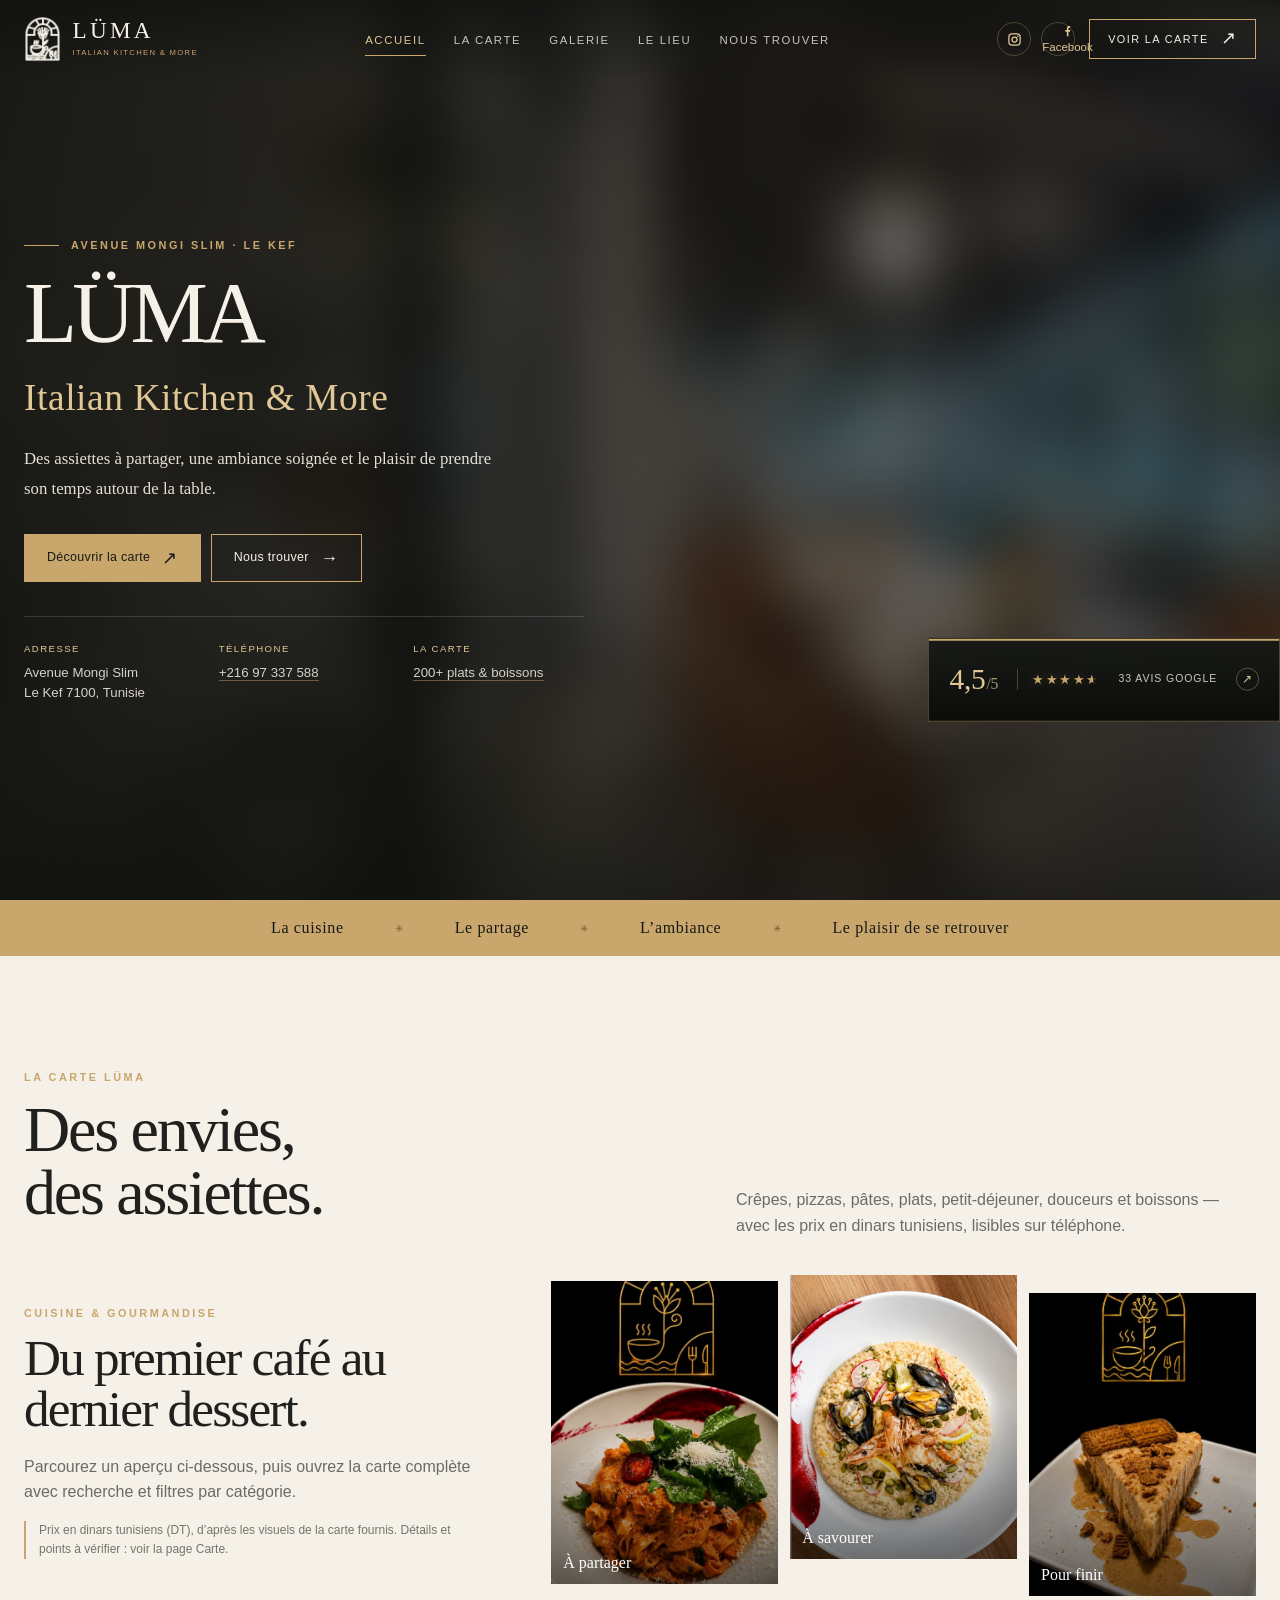
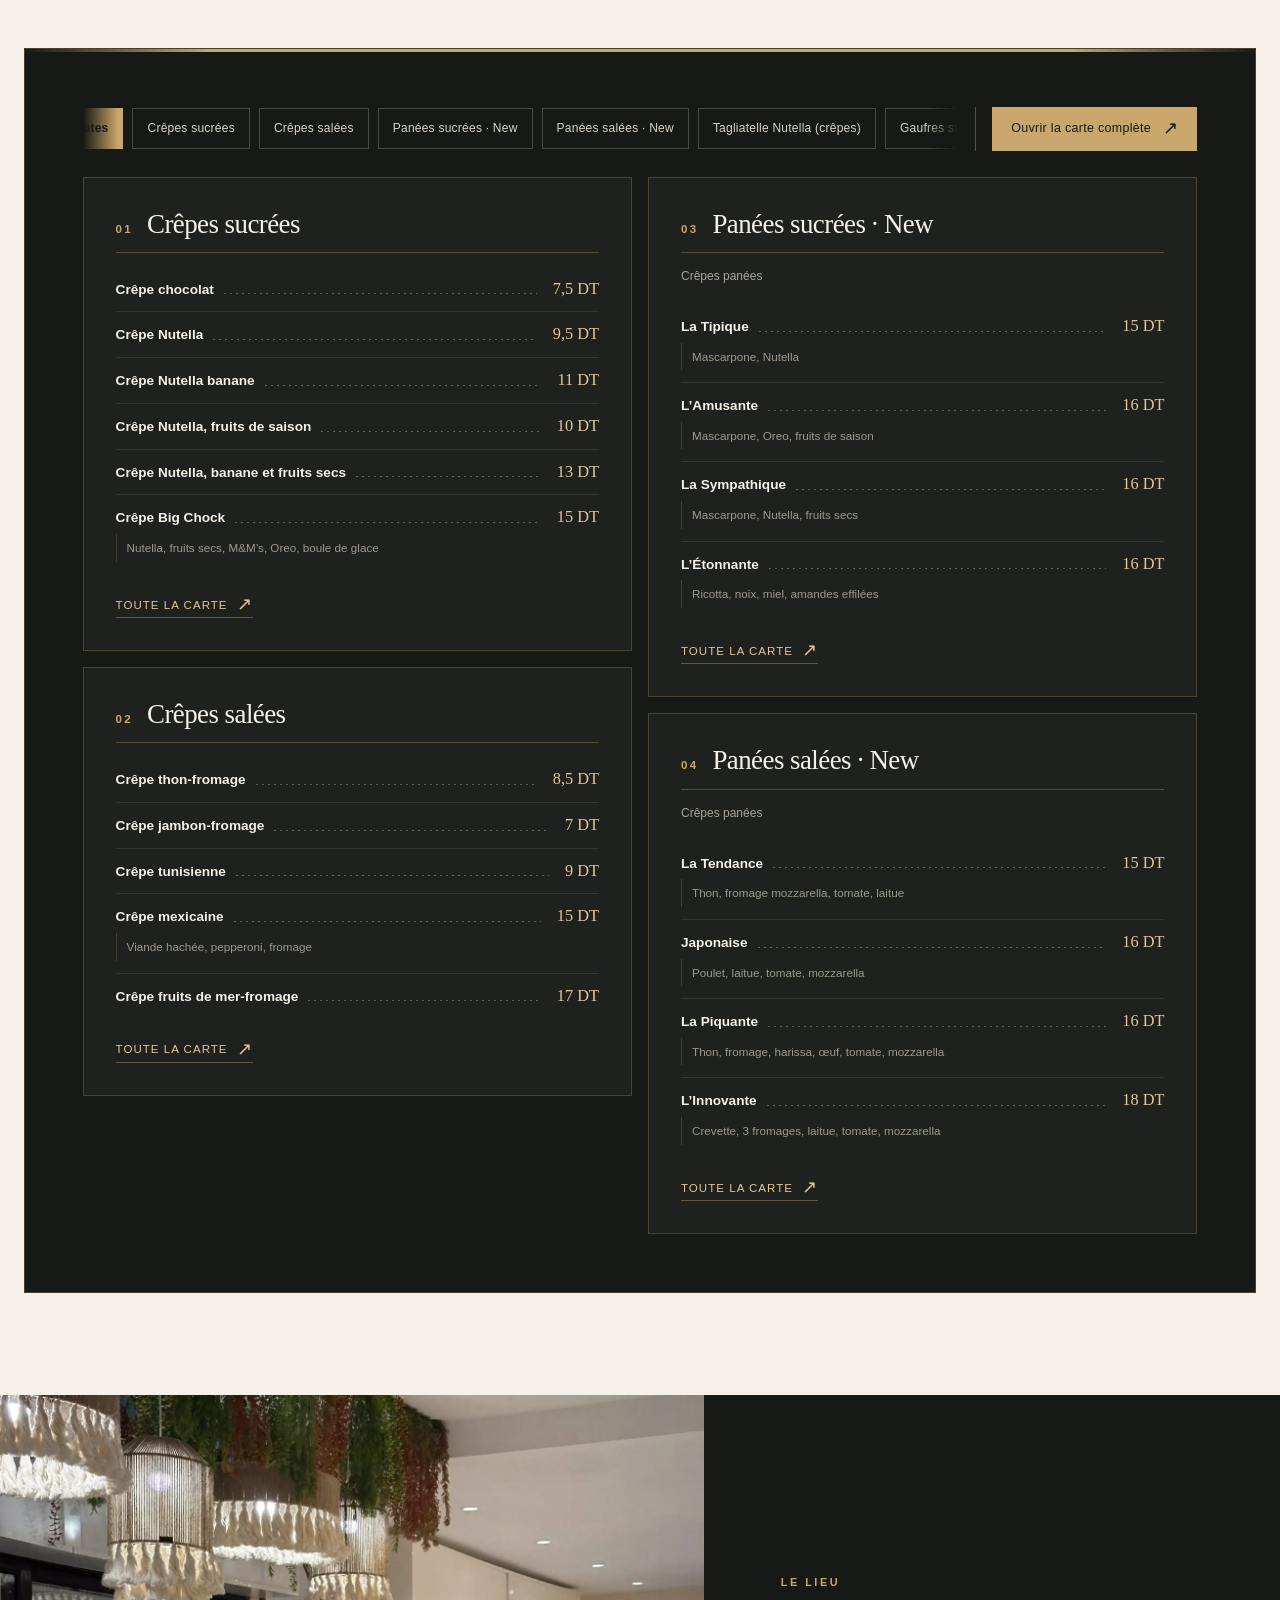
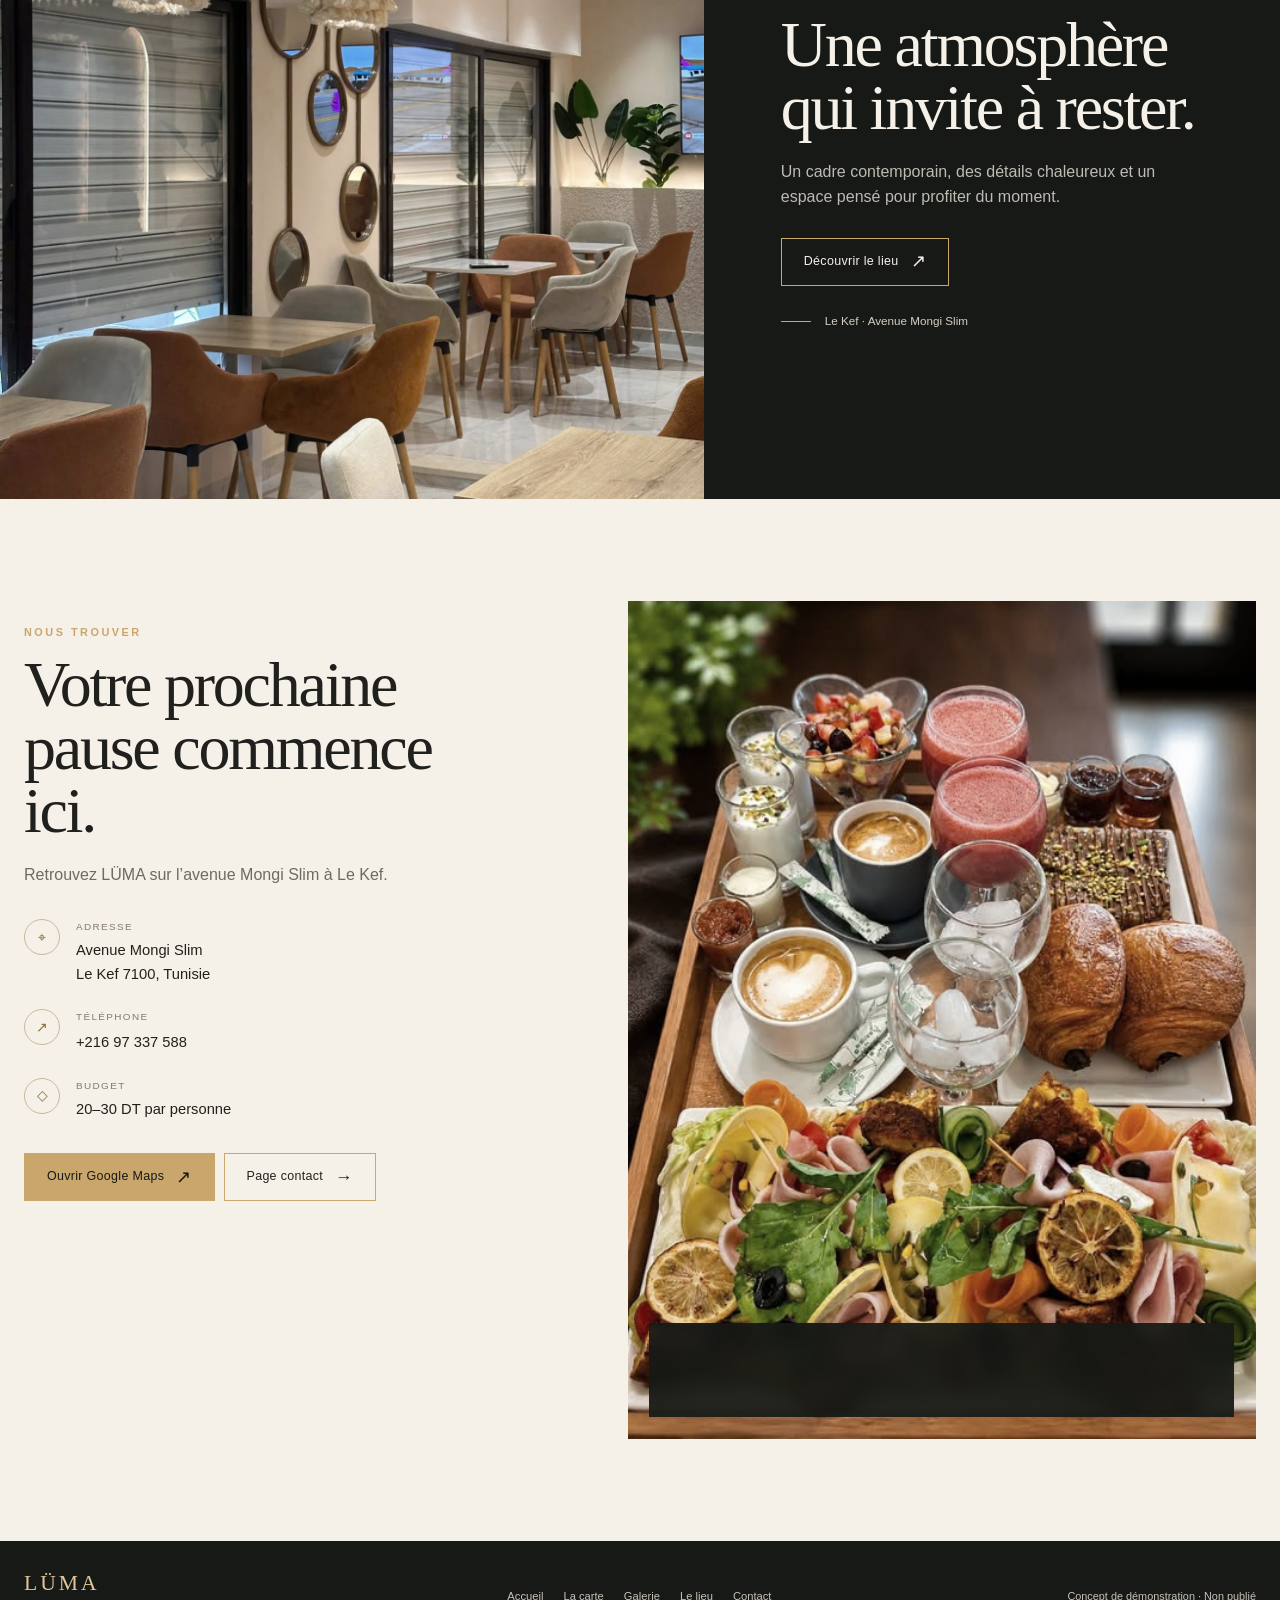
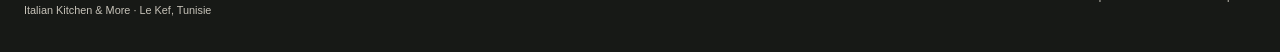
==== commit dc8eeeae: "Mobile drawer: proper Instagram outline glyph + names back on social links The IG icon was a filled " ====
--- a/index.html
+++ b/index.html
@@ -21,9 +21,9 @@
       <li><a href="gallery.html">Galerie</a></li>
       <li><a href="about.html">Le lieu</a></li>
       <li><a href="contact.html">Nous trouver</a></li>
-    <li class="drawer-only drawer-contact"><span>Contact direct</span><a href="tel:+21697337588"><svg viewBox="0 0 24 24" fill="none" stroke="currentColor" stroke-width="1.6" stroke-linecap="round" stroke-linejoin="round" aria-hidden="true"><path d="M22 16.9v3a2 2 0 0 1-2.2 2 19.8 19.8 0 0 1-8.6-3.1 19.5 19.5 0 0 1-6-6A19.8 19.8 0 0 1 2.1 4.2 2 2 0 0 1 4.1 2h3a2 2 0 0 1 2 1.7c.1 1 .4 1.9.7 2.8a2 2 0 0 1-.5 2.1L8.1 9.9a16 16 0 0 0 6 6l1.3-1.3a2 2 0 0 1 2.1-.4c.9.3 1.8.6 2.8.7a2 2 0 0 1 1.7 2z"/></svg>+216 97 337 588</a></li><li class="drawer-only drawer-social"><span>Suivre LÜMA</span><div class="dsocial"><a href="https://www.instagram.com/luma_italian_kitchen/" target="_blank" rel="noopener noreferrer" aria-label="Instagram de LÜMA"><svg viewBox="0 0 24 24" fill="currentColor" aria-hidden="true"><rect x="3" y="3" width="18" height="18" rx="5"/><circle cx="12" cy="12" r="4"/><circle cx="17.2" cy="6.8" r="1.3" fill="currentColor" stroke="none"/></svg></a><a href="https://www.facebook.com/cocktail4saisons.kef/" target="_blank" rel="noopener noreferrer" aria-label="Facebook de LÜMA"><svg viewBox="0 0 24 24" fill="currentColor" aria-hidden="true"><path d="M13.5 21v-7h2.4l.4-3h-2.8V9.1c0-.9.3-1.5 1.6-1.5h1.3V4.9c-.3 0-1.1-.1-2-.1-2 0-3.4 1.2-3.4 3.5V11H8.5v3H11v7h2.5z"/></svg></a></div></li></ul></nav>
+    <li class="drawer-only drawer-contact"><span>Contact direct</span><a href="tel:+21697337588"><svg viewBox="0 0 24 24" fill="none" stroke="currentColor" stroke-width="1.6" stroke-linecap="round" stroke-linejoin="round" aria-hidden="true"><path d="M22 16.9v3a2 2 0 0 1-2.2 2 19.8 19.8 0 0 1-8.6-3.1 19.5 19.5 0 0 1-6-6A19.8 19.8 0 0 1 2.1 4.2 2 2 0 0 1 4.1 2h3a2 2 0 0 1 2 1.7c.1 1 .4 1.9.7 2.8a2 2 0 0 1-.5 2.1L8.1 9.9a16 16 0 0 0 6 6l1.3-1.3a2 2 0 0 1 2.1-.4c.9.3 1.8.6 2.8.7a2 2 0 0 1 1.7 2z"/></svg>+216 97 337 588</a></li><li class="drawer-only drawer-social"><span>Suivre LÜMA</span><div class="dsocial"><a href="https://www.instagram.com/luma_italian_kitchen/" target="_blank" rel="noopener noreferrer" aria-label="Instagram de LÜMA"><svg viewBox="0 0 24 24" fill="none" stroke="currentColor" stroke-width="1.7" stroke-linecap="round" stroke-linejoin="round" aria-hidden="true"><rect x="3" y="3" width="18" height="18" rx="5"/><circle cx="12" cy="12" r="4.2"/><circle cx="17.2" cy="6.8" r="1.05" fill="currentColor" stroke="none"/></svg>Instagram</a><a href="https://www.facebook.com/cocktail4saisons.kef/" target="_blank" rel="noopener noreferrer" aria-label="Facebook de LÜMA"><svg viewBox="0 0 24 24" fill="currentColor" aria-hidden="true"><path d="M13.5 21v-7h2.4l.4-3h-2.8V9.1c0-.9.3-1.5 1.6-1.5h1.3V4.9c-.3 0-1.1-.1-2-.1-2 0-3.4 1.2-3.4 3.5V11H8.5v3H11v7h2.5z"/></svg>Facebook</a></div></li></ul></nav>
     <div class="navcta">
-      <div class="social" aria-label="Réseaux sociaux"><a href="https://www.instagram.com/luma_italian_kitchen/" target="_blank" rel="noopener noreferrer" aria-label="Instagram de LÜMA"><svg viewBox="0 0 24 24" fill="none" stroke="currentColor" stroke-width="2" aria-hidden="true"><rect x="3" y="3" width="18" height="18" rx="5"/><circle cx="12" cy="12" r="4"/><circle cx="17.2" cy="6.8" r="1.3" fill="currentColor" stroke="none"/></svg></a><a href="https://www.facebook.com/cocktail4saisons.kef/" target="_blank" rel="noopener noreferrer" aria-label="Facebook de LÜMA"><svg viewBox="0 0 24 24" fill="currentColor" aria-hidden="true"><path d="M13.5 21v-7h2.4l.4-3h-2.8V9.1c0-.9.3-1.5 1.6-1.5h1.3V4.9c-.3 0-1.1-.1-2-.1-2 0-3.4 1.2-3.4 3.5V11H8.5v3H11v7h2.5z"/></svg></a></div>
+      <div class="social" aria-label="Réseaux sociaux"><a href="https://www.instagram.com/luma_italian_kitchen/" target="_blank" rel="noopener noreferrer" aria-label="Instagram de LÜMA"><svg viewBox="0 0 24 24" fill="none" stroke="currentColor" stroke-width="2" aria-hidden="true"><rect x="3" y="3" width="18" height="18" rx="5"/><circle cx="12" cy="12" r="4"/><circle cx="17.2" cy="6.8" r="1.3" fill="currentColor" stroke="none"/></svg></a><a href="https://www.facebook.com/cocktail4saisons.kef/" target="_blank" rel="noopener noreferrer" aria-label="Facebook de LÜMA"><svg viewBox="0 0 24 24" fill="currentColor" aria-hidden="true"><path d="M13.5 21v-7h2.4l.4-3h-2.8V9.1c0-.9.3-1.5 1.6-1.5h1.3V4.9c-.3 0-1.1-.1-2-.1-2 0-3.4 1.2-3.4 3.5V11H8.5v3H11v7h2.5z"/></svg>Facebook</a></div>
       <a class="btn navbutton" href="menu.html">Voir la carte <span class="arrow">↗</span></a>
       <button class="menu-toggle" id="menuToggle" aria-label="Ouvrir le menu" aria-expanded="false" aria-controls="navlinks">☰</button>
     </div>
--- a/assets/css/site.css
+++ b/assets/css/site.css
@@ -162,16 +162,11 @@
   .navlinks .drawer-contact a{color:var(--gold2)}
   .navlinks .drawer-only a svg{width:17px;height:17px;color:var(--gold);flex:0 0 auto}
 
-  /* Social: circular icon buttons in a row. */
-  .navlinks .drawer-social .dsocial{display:flex;gap:12px}
-  .navlinks .drawer-social .dsocial a{
-    width:44px;height:44px;padding:0;border:1px solid var(--line);border-radius:50%;
-    display:grid;place-items:center;color:var(--gold2);
-    transition:background .25s ease,color .25s ease,border-color .25s ease,transform .25s ease;
-  }
+  /* Social: icon + name links, wrapping in a row (was icon-only circles). */
+  .navlinks .drawer-social .dsocial{display:flex;flex-wrap:wrap;gap:6px 28px}
+  .navlinks .drawer-social .dsocial a{padding:7px 0;gap:10px;transition:color .25s ease}
   .navlinks .drawer-social .dsocial a:hover,
-  .navlinks .drawer-social .dsocial a:active{
-    background:var(--gold);border-color:var(--gold);color:var(--night);transform:translateY(-2px);
-  }
-  .navlinks .drawer-social .dsocial a svg{width:18px;height:18px;color:currentColor}
+  .navlinks .drawer-social .dsocial a:active{color:var(--gold2)}
+  .navlinks .drawer-social .dsocial a svg{transition:transform .25s ease}
+  .navlinks .drawer-social .dsocial a:hover svg{transform:translateY(-1px)}
 }
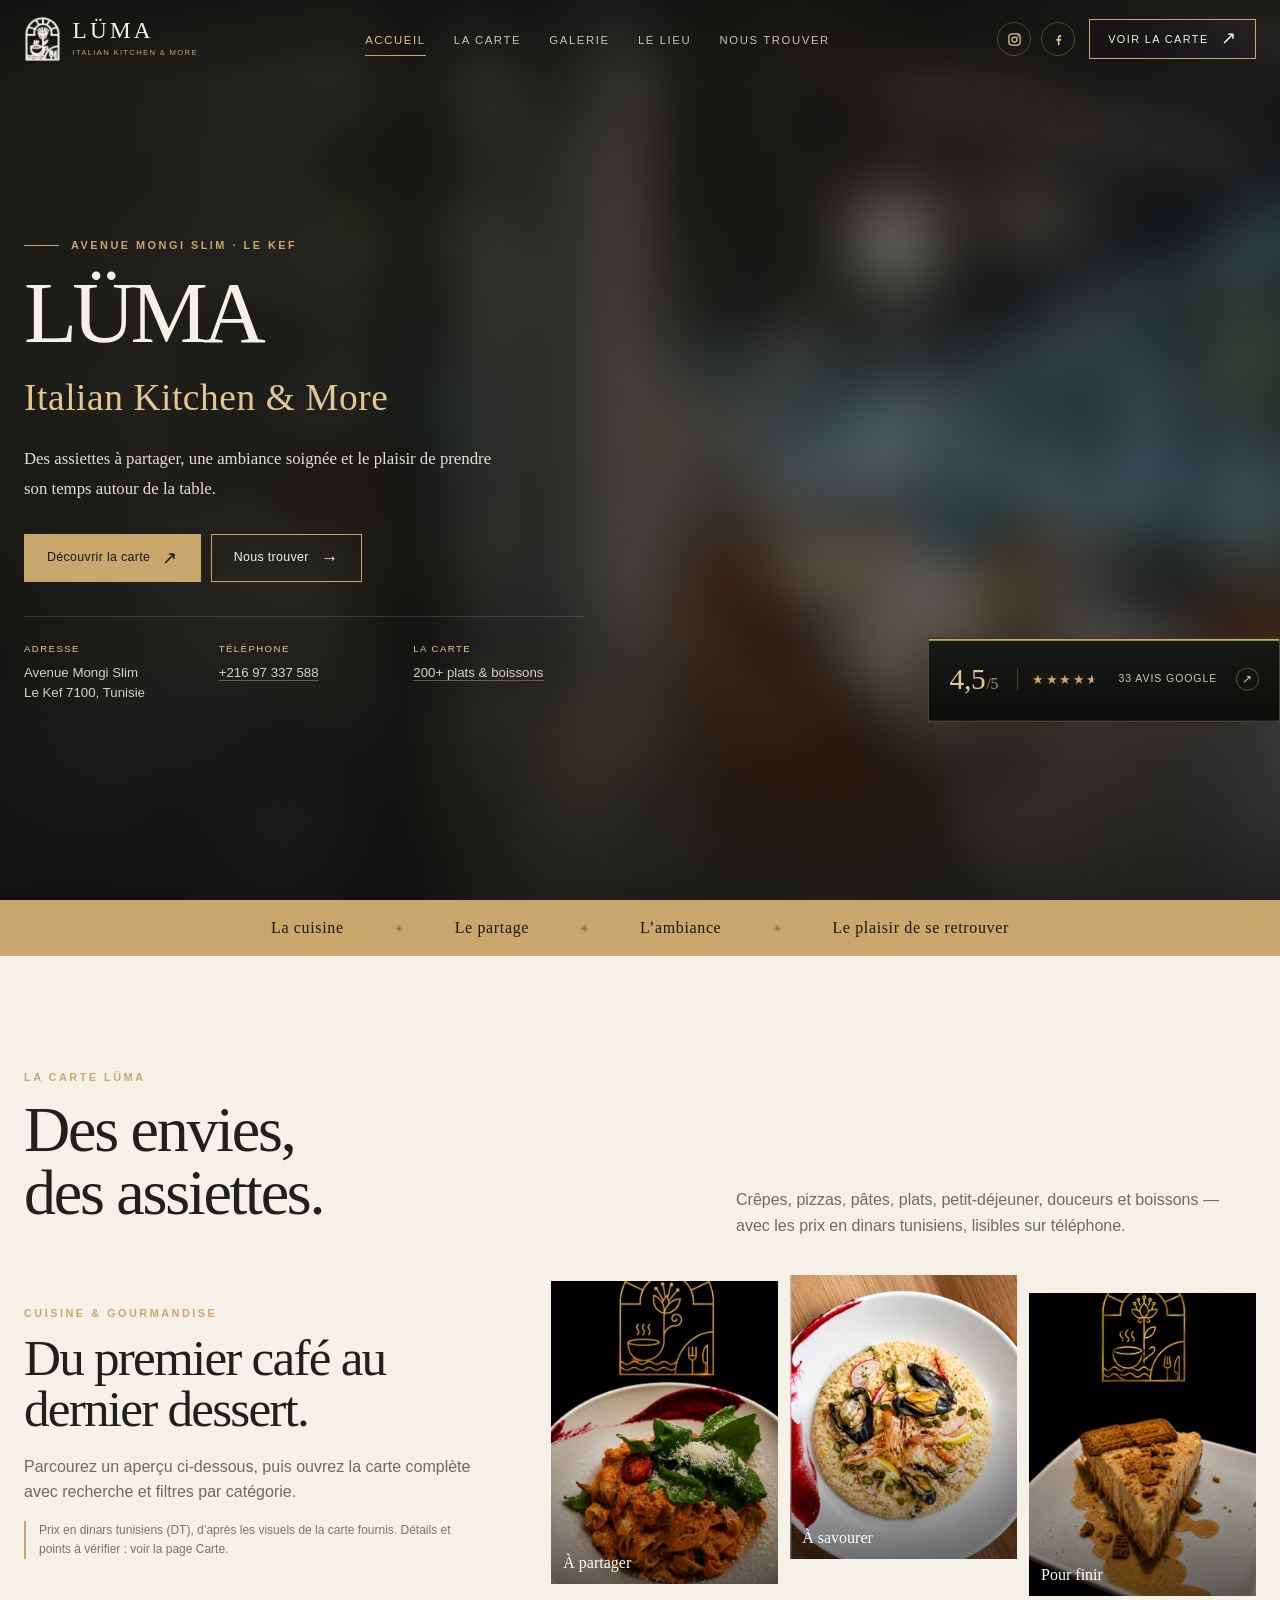
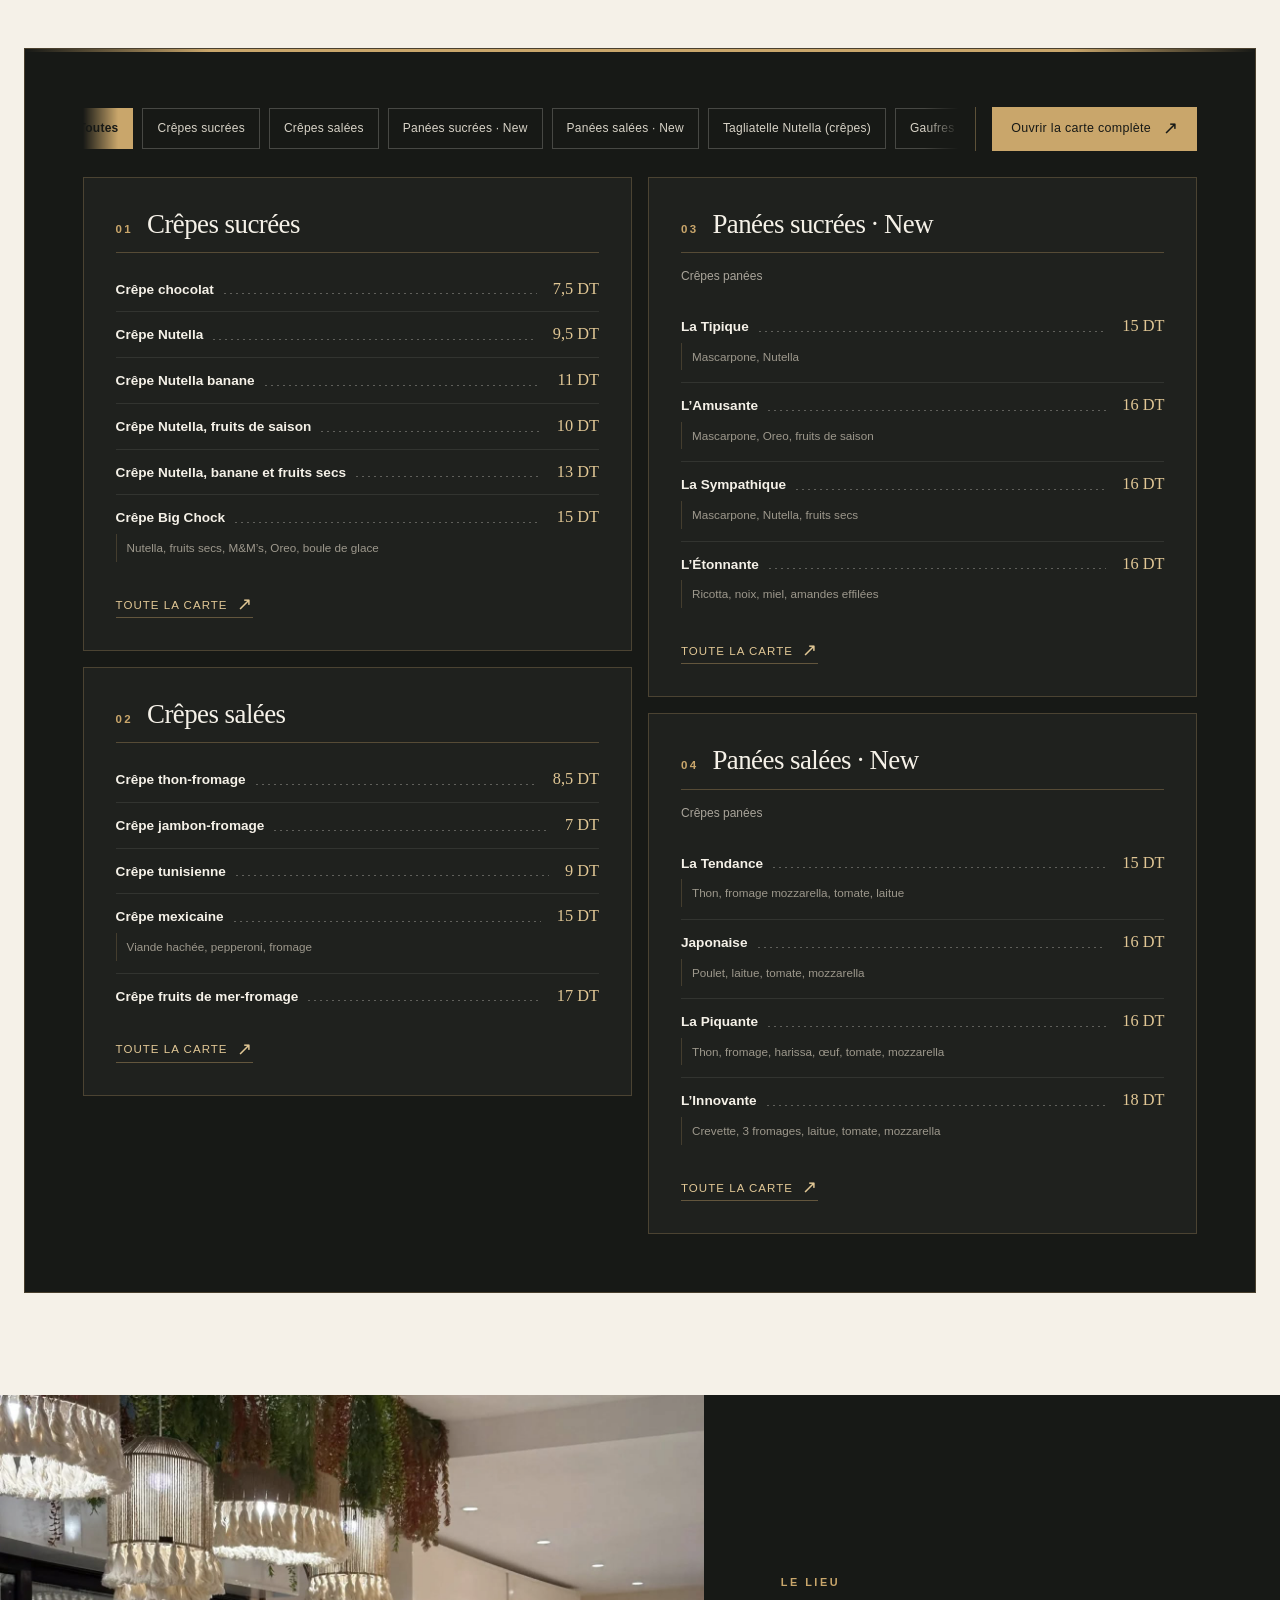
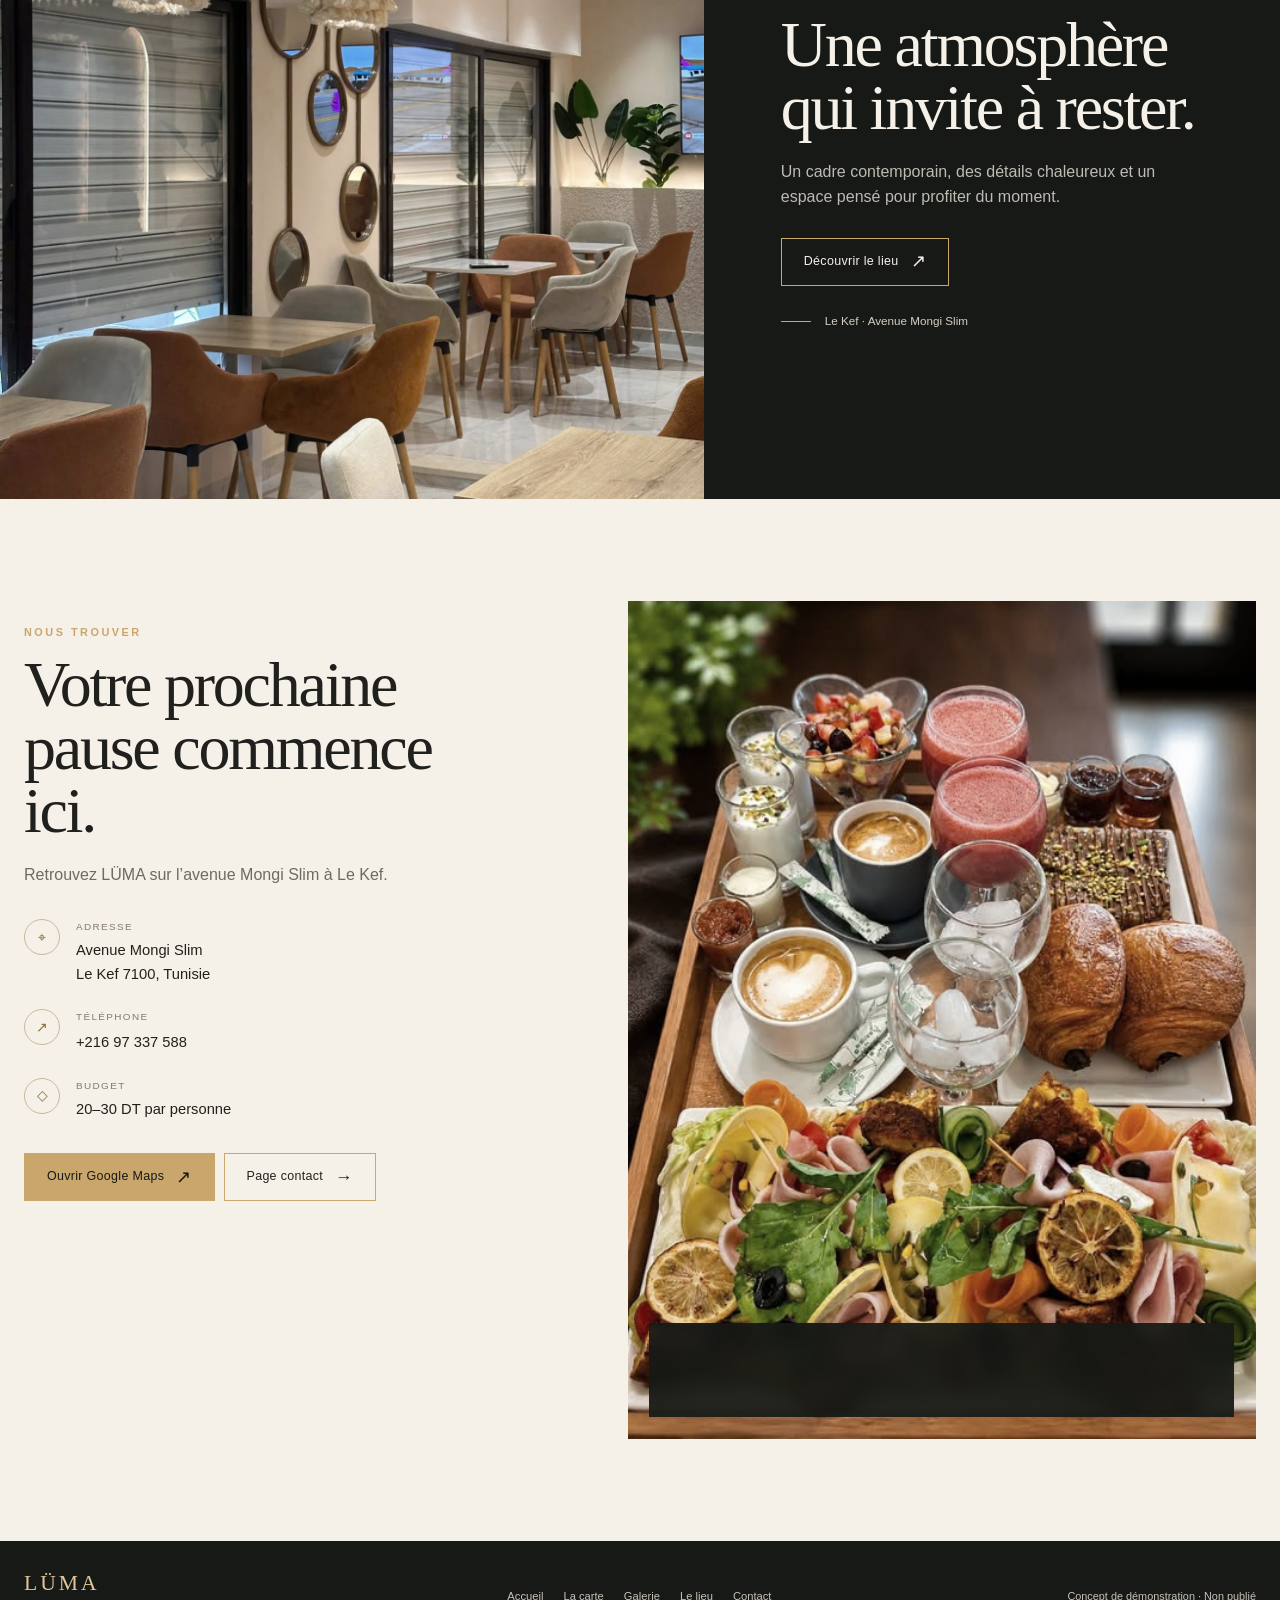
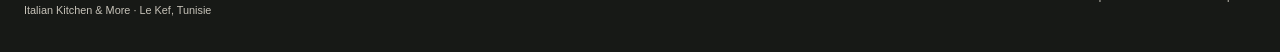
==== commit 6e0a9065: "Drawer social: official Instagram + Facebook glyphs; restore header icons - Replaced both drawer ico" ====
--- a/index.html
+++ b/index.html
@@ -21,9 +21,9 @@
       <li><a href="gallery.html">Galerie</a></li>
       <li><a href="about.html">Le lieu</a></li>
       <li><a href="contact.html">Nous trouver</a></li>
-    <li class="drawer-only drawer-contact"><span>Contact direct</span><a href="tel:+21697337588"><svg viewBox="0 0 24 24" fill="none" stroke="currentColor" stroke-width="1.6" stroke-linecap="round" stroke-linejoin="round" aria-hidden="true"><path d="M22 16.9v3a2 2 0 0 1-2.2 2 19.8 19.8 0 0 1-8.6-3.1 19.5 19.5 0 0 1-6-6A19.8 19.8 0 0 1 2.1 4.2 2 2 0 0 1 4.1 2h3a2 2 0 0 1 2 1.7c.1 1 .4 1.9.7 2.8a2 2 0 0 1-.5 2.1L8.1 9.9a16 16 0 0 0 6 6l1.3-1.3a2 2 0 0 1 2.1-.4c.9.3 1.8.6 2.8.7a2 2 0 0 1 1.7 2z"/></svg>+216 97 337 588</a></li><li class="drawer-only drawer-social"><span>Suivre LÜMA</span><div class="dsocial"><a href="https://www.instagram.com/luma_italian_kitchen/" target="_blank" rel="noopener noreferrer" aria-label="Instagram de LÜMA"><svg viewBox="0 0 24 24" fill="none" stroke="currentColor" stroke-width="1.7" stroke-linecap="round" stroke-linejoin="round" aria-hidden="true"><rect x="3" y="3" width="18" height="18" rx="5"/><circle cx="12" cy="12" r="4.2"/><circle cx="17.2" cy="6.8" r="1.05" fill="currentColor" stroke="none"/></svg>Instagram</a><a href="https://www.facebook.com/cocktail4saisons.kef/" target="_blank" rel="noopener noreferrer" aria-label="Facebook de LÜMA"><svg viewBox="0 0 24 24" fill="currentColor" aria-hidden="true"><path d="M13.5 21v-7h2.4l.4-3h-2.8V9.1c0-.9.3-1.5 1.6-1.5h1.3V4.9c-.3 0-1.1-.1-2-.1-2 0-3.4 1.2-3.4 3.5V11H8.5v3H11v7h2.5z"/></svg>Facebook</a></div></li></ul></nav>
+    <li class="drawer-only drawer-contact"><span>Contact direct</span><a href="tel:+21697337588"><svg viewBox="0 0 24 24" fill="none" stroke="currentColor" stroke-width="1.6" stroke-linecap="round" stroke-linejoin="round" aria-hidden="true"><path d="M22 16.9v3a2 2 0 0 1-2.2 2 19.8 19.8 0 0 1-8.6-3.1 19.5 19.5 0 0 1-6-6A19.8 19.8 0 0 1 2.1 4.2 2 2 0 0 1 4.1 2h3a2 2 0 0 1 2 1.7c.1 1 .4 1.9.7 2.8a2 2 0 0 1-.5 2.1L8.1 9.9a16 16 0 0 0 6 6l1.3-1.3a2 2 0 0 1 2.1-.4c.9.3 1.8.6 2.8.7a2 2 0 0 1 1.7 2z"/></svg>+216 97 337 588</a></li><li class="drawer-only drawer-social"><span>Suivre LÜMA</span><div class="dsocial"><a href="https://www.instagram.com/luma_italian_kitchen/" target="_blank" rel="noopener noreferrer" aria-label="Instagram de LÜMA"><svg viewBox="0 0 24 24" fill="currentColor" aria-hidden="true"><path d="M7.0301.084c-1.2768.0602-2.1487.264-2.911.5634-.7888.3075-1.4575.72-2.1228 1.3877-.6652.6677-1.075 1.3368-1.3802 2.127-.2954.7638-.4956 1.6365-.552 2.914-.0564 1.2775-.0689 1.6882-.0626 4.947.0062 3.2586.0206 3.6671.0825 4.9473.061 1.2765.264 2.1482.5635 2.9107.308.7889.72 1.4573 1.388 2.1228.6679.6655 1.3365 1.0743 2.1285 1.38.7632.295 1.6361.4961 2.9134.552 1.2773.056 1.6884.069 4.9462.0627 3.2578-.0062 3.668-.0207 4.9478-.0814 1.28-.0607 2.147-.2652 2.9098-.5633.7889-.3086 1.4578-.72 2.1228-1.3881.665-.6682 1.0745-1.3378 1.3795-2.1284.2957-.7632.4966-1.636.552-2.9124.056-1.2809.0692-1.6898.063-4.948-.0063-3.2583-.021-3.6668-.0817-4.9465-.0607-1.2797-.264-2.1487-.5633-2.9117-.3084-.7889-.72-1.4568-1.3876-2.1228C21.2982 1.33 20.628.9208 19.8378.6165 19.074.321 18.2017.1197 16.9244.0645 15.6471.0093 15.236-.005 11.977.0014 8.718.0076 8.31.0215 7.0301.0839m.1402 21.6932c-1.17-.0509-1.8053-.2453-2.2287-.408-.5606-.216-.96-.4771-1.3819-.895-.422-.4178-.6811-.8186-.9-1.378-.1644-.4234-.3624-1.058-.4171-2.228-.0595-1.2645-.072-1.6442-.079-4.848-.007-3.2037.0053-3.583.0607-4.848.05-1.169.2456-1.805.408-2.2282.216-.5613.4762-.96.895-1.3816.4188-.4217.8184-.6814 1.3783-.9003.423-.1651 1.0575-.3614 2.227-.4171 1.2655-.06 1.6447-.072 4.848-.079 3.2033-.007 3.5835.005 4.8495.0608 1.169.0508 1.8053.2445 2.228.408.5608.216.96.4754 1.3816.895.4217.4194.6816.8176.9005 1.3787.1653.4217.3617 1.056.4169 2.2263.0602 1.2655.0739 1.645.0796 4.848.0058 3.203-.0055 3.5834-.061 4.848-.051 1.17-.245 1.8055-.408 2.2294-.216.5604-.4763.96-.8954 1.3814-.419.4215-.8181.6811-1.3783.9-.4224.1649-1.0577.3617-2.2262.4174-1.2656.0595-1.6448.072-4.8493.079-3.2045.007-3.5825-.006-4.848-.0608M16.953 5.5864A1.44 1.44 0 1 0 18.39 4.144a1.44 1.44 0 0 0-1.437 1.4424M5.8385 12.012c.0067 3.4032 2.7706 6.1557 6.173 6.1493 3.4026-.0065 6.157-2.7701 6.1506-6.1733-.0065-3.4032-2.771-6.1565-6.174-6.1498-3.403.0067-6.156 2.771-6.1496 6.1738M8 12.0077a4 4 0 1 1 4.008 3.9921A3.9996 3.9996 0 0 1 8 12.0077"/></svg>Instagram</a><a href="https://www.facebook.com/cocktail4saisons.kef/" target="_blank" rel="noopener noreferrer" aria-label="Facebook de LÜMA"><svg viewBox="0 0 24 24" fill="currentColor" aria-hidden="true"><path d="M9.101 23.691v-7.98H6.627v-3.667h2.474v-1.58c0-4.085 1.848-5.978 5.858-5.978.401 0 .955.042 1.468.103a8.68 8.68 0 0 1 1.141.195v3.325a8.623 8.623 0 0 0-.653-.036 26.805 26.805 0 0 0-.733-.009c-.707 0-1.259.096-1.675.309a1.686 1.686 0 0 0-.679.622c-.258.42-.374.995-.374 1.752v1.297h3.919l-.386 2.103-.287 1.564h-3.246v8.245C19.396 23.238 24 18.179 24 12.044c0-6.627-5.373-12-12-12s-12 5.373-12 12c0 5.628 3.874 10.35 9.101 11.647Z"/></svg>Facebook</a></div></li></ul></nav>
     <div class="navcta">
-      <div class="social" aria-label="Réseaux sociaux"><a href="https://www.instagram.com/luma_italian_kitchen/" target="_blank" rel="noopener noreferrer" aria-label="Instagram de LÜMA"><svg viewBox="0 0 24 24" fill="none" stroke="currentColor" stroke-width="2" aria-hidden="true"><rect x="3" y="3" width="18" height="18" rx="5"/><circle cx="12" cy="12" r="4"/><circle cx="17.2" cy="6.8" r="1.3" fill="currentColor" stroke="none"/></svg></a><a href="https://www.facebook.com/cocktail4saisons.kef/" target="_blank" rel="noopener noreferrer" aria-label="Facebook de LÜMA"><svg viewBox="0 0 24 24" fill="currentColor" aria-hidden="true"><path d="M13.5 21v-7h2.4l.4-3h-2.8V9.1c0-.9.3-1.5 1.6-1.5h1.3V4.9c-.3 0-1.1-.1-2-.1-2 0-3.4 1.2-3.4 3.5V11H8.5v3H11v7h2.5z"/></svg>Facebook</a></div>
+      <div class="social" aria-label="Réseaux sociaux"><a href="https://www.instagram.com/luma_italian_kitchen/" target="_blank" rel="noopener noreferrer" aria-label="Instagram de LÜMA"><svg viewBox="0 0 24 24" fill="none" stroke="currentColor" stroke-width="2" aria-hidden="true"><rect x="3" y="3" width="18" height="18" rx="5"/><circle cx="12" cy="12" r="4"/><circle cx="17.2" cy="6.8" r="1.3" fill="currentColor" stroke="none"/></svg></a><a href="https://www.facebook.com/cocktail4saisons.kef/" target="_blank" rel="noopener noreferrer" aria-label="Facebook de LÜMA"><svg viewBox="0 0 24 24" fill="currentColor" aria-hidden="true"><path d="M13.5 21v-7h2.4l.4-3h-2.8V9.1c0-.9.3-1.5 1.6-1.5h1.3V4.9c-.3 0-1.1-.1-2-.1-2 0-3.4 1.2-3.4 3.5V11H8.5v3H11v7h2.5z"/></svg></a></div>
       <a class="btn navbutton" href="menu.html">Voir la carte <span class="arrow">↗</span></a>
       <button class="menu-toggle" id="menuToggle" aria-label="Ouvrir le menu" aria-expanded="false" aria-controls="navlinks">☰</button>
     </div>
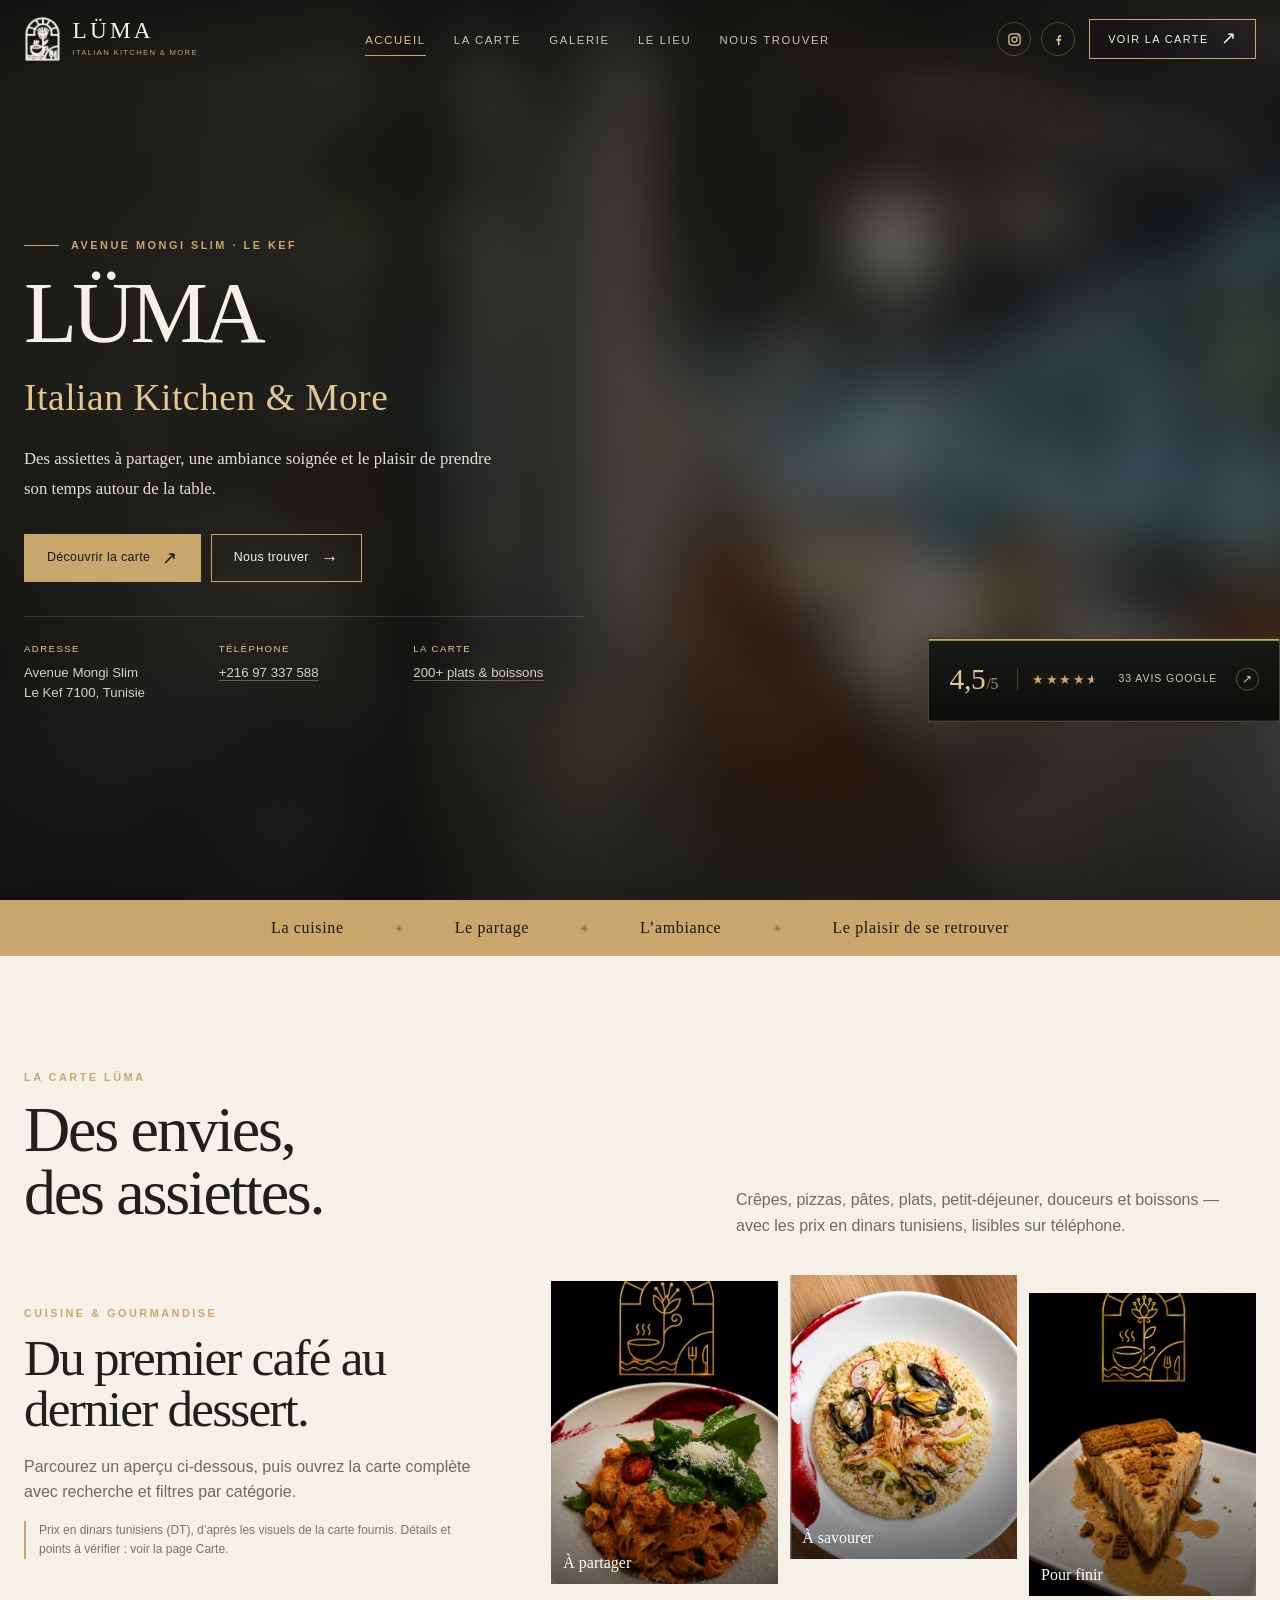
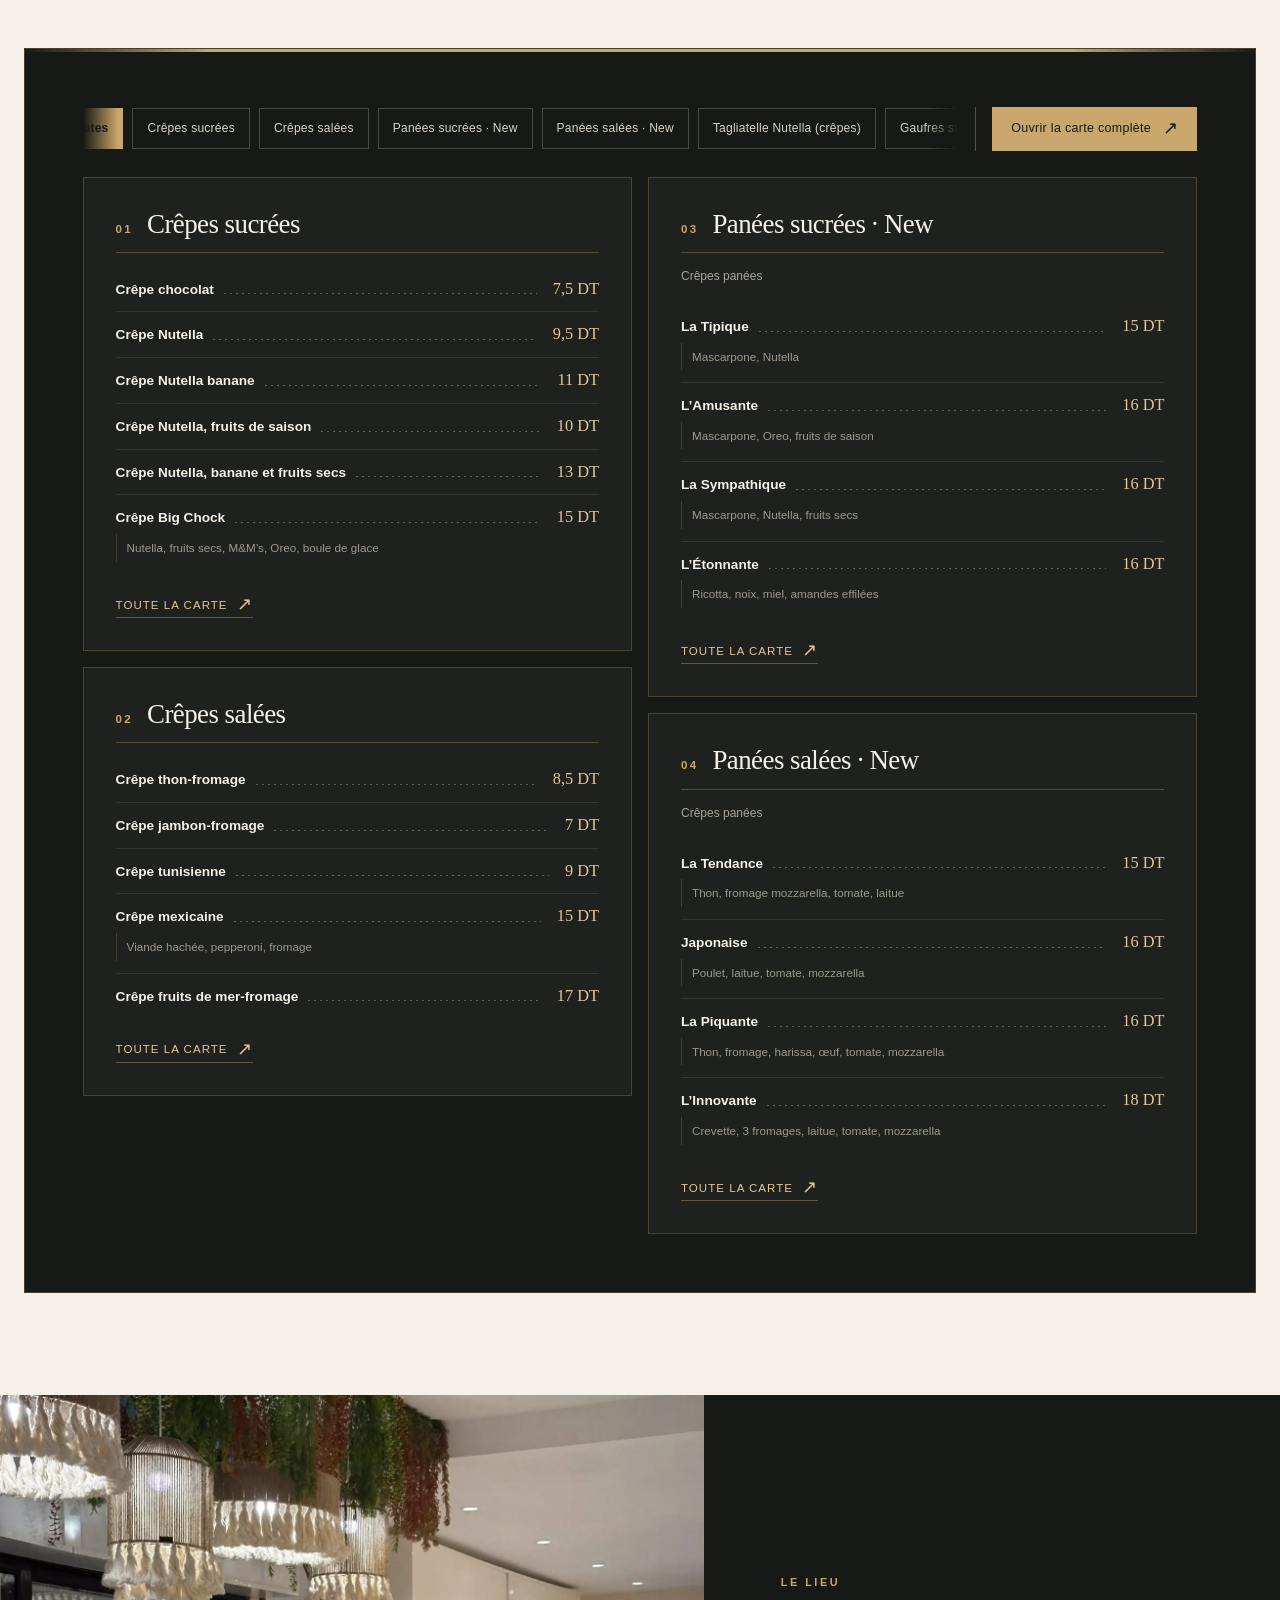
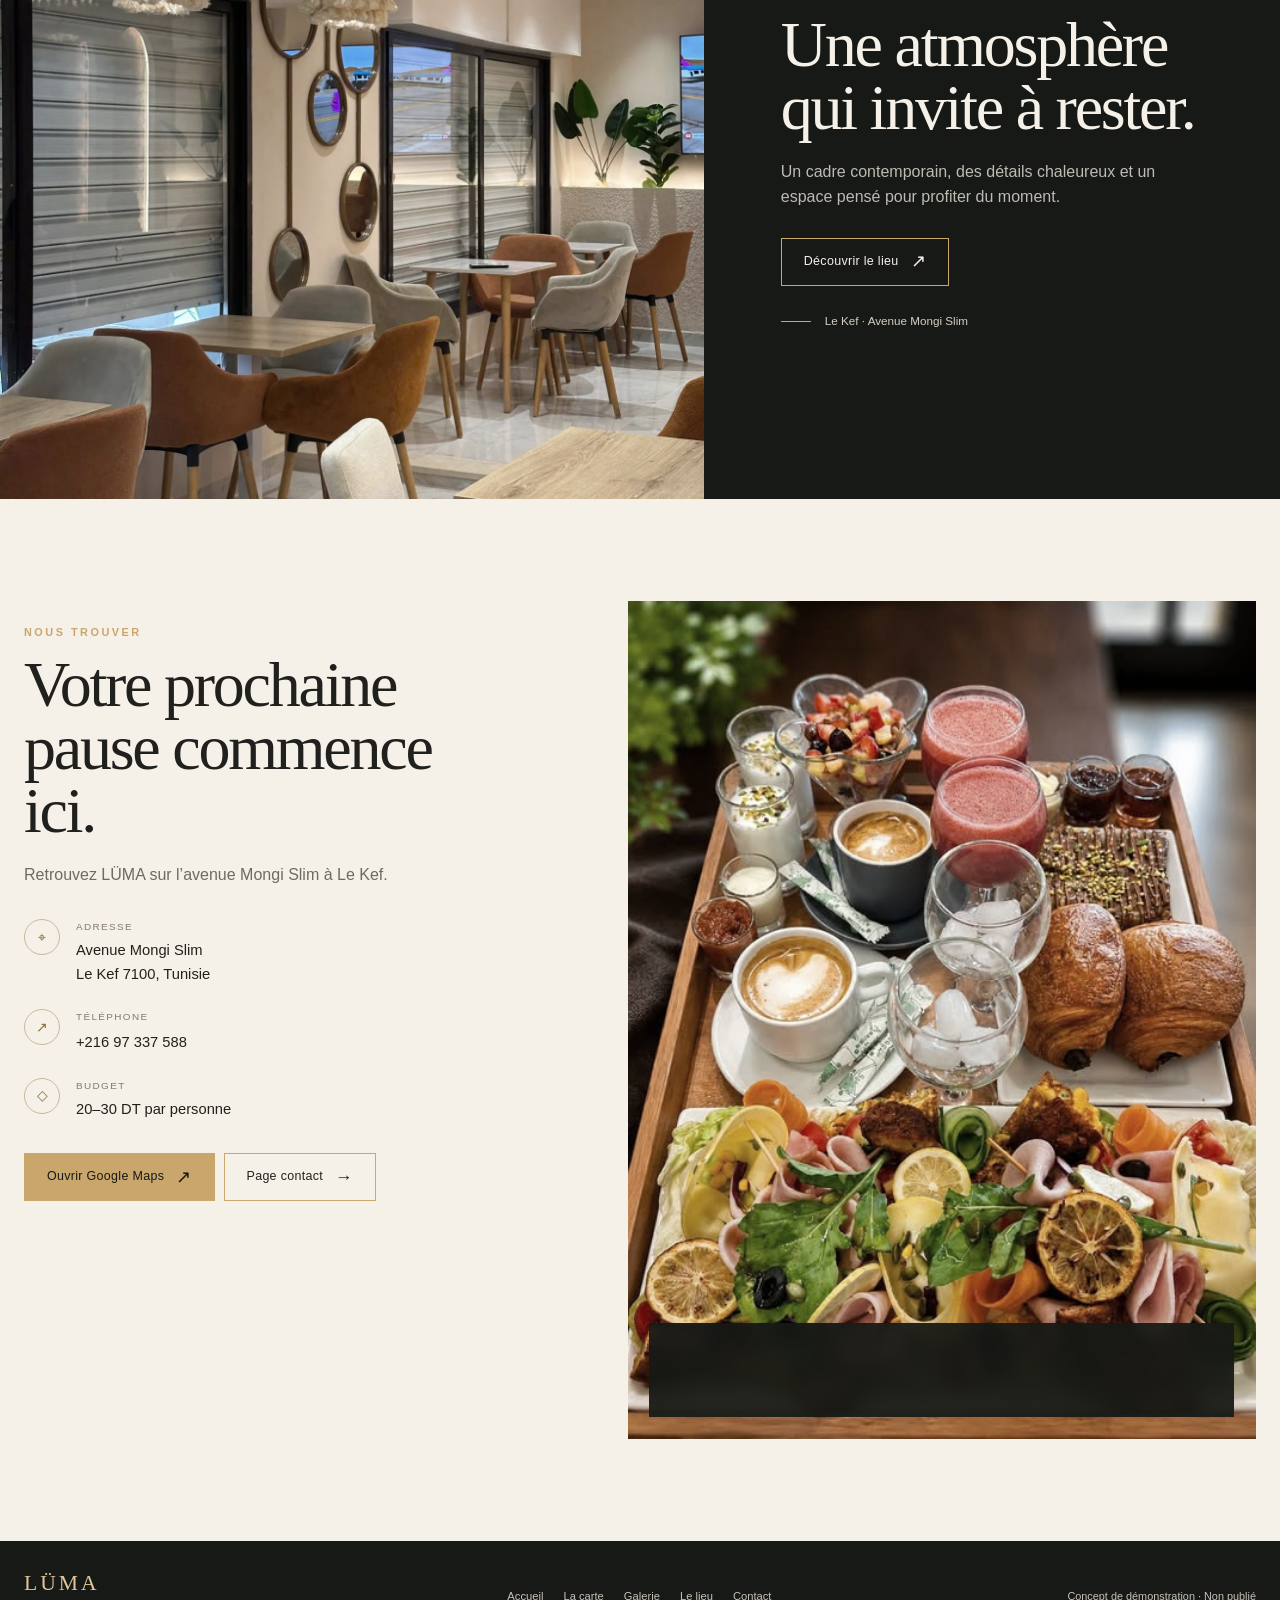
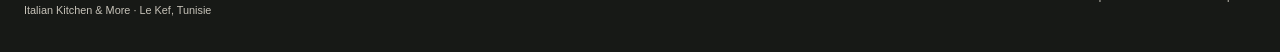
==== commit 85fd8702: "Bump asset cache-bust ?v=40 -> ?v=44 The previous bumps targeted strings that no longer existed, so " ====
--- a/index.html
+++ b/index.html
@@ -8,7 +8,7 @@
 <meta name="robots" content="noindex,nofollow">
 <meta name="theme-color" content="#171916">
 <link rel="icon" href="assets/photos/luma-icon.png">
-<link rel="stylesheet" href="assets/css/site.css?v=40">
+<link rel="stylesheet" href="assets/css/site.css?v=44">
 </head>
 <body class="no-js page-home">
 <a class="skip-link" href="#contenu">Aller au contenu</a>
@@ -31,7 +31,7 @@
 </header>
 <main id="contenu">
 <section class="hero" aria-label="Présentation de LÜMA">
-  <div class="hero-media"><img src="assets/photos/interior-panorama.jpg" alt="" aria-hidden="true" fetchpriority="high"><video autoplay muted loop playsinline disablepictureinpicture preload="auto" poster="assets/videos/hero-coffee-poster.jpg" aria-label="Vidéo d’ambiance du café LÜMA"><source src="assets/videos/hero-coffee.mp4?v=40" type="video/mp4"></video><div class="video-corner"><a class="hero-rating" href="https://www.google.com/maps/search/?api=1&amp;query=LUMA+Avenue+Mongi+Slim+Le+Kef" target="_blank" rel="noopener noreferrer" aria-label="Note Google du restaurant LÜMA : 4,5 sur 5 sur 33 avis"><span class="hr-score">4,5<i>/5</i></span><span class="hr-stars" aria-hidden="true">★★★★<span class="star-half">★</span></span><span class="hr-label">33 avis Google</span><span class="hr-arrow" aria-hidden="true">↗</span></a></div></div>
+  <div class="hero-media"><img src="assets/photos/interior-panorama.jpg" alt="" aria-hidden="true" fetchpriority="high"><video autoplay muted loop playsinline disablepictureinpicture preload="auto" poster="assets/videos/hero-coffee-poster.jpg" aria-label="Vidéo d’ambiance du café LÜMA"><source src="assets/videos/hero-coffee.mp4?v=44" type="video/mp4"></video><div class="video-corner"><a class="hero-rating" href="https://www.google.com/maps/search/?api=1&amp;query=LUMA+Avenue+Mongi+Slim+Le+Kef" target="_blank" rel="noopener noreferrer" aria-label="Note Google du restaurant LÜMA : 4,5 sur 5 sur 33 avis"><span class="hr-score">4,5<i>/5</i></span><span class="hr-stars" aria-hidden="true">★★★★<span class="star-half">★</span></span><span class="hr-label">33 avis Google</span><span class="hr-arrow" aria-hidden="true">↗</span></a></div></div>
   <div class="wrap hero-inner">
     <div class="hero-copy">
       <p class="eyebrow hero-kicker">Avenue Mongi Slim · Le Kef</p>
@@ -109,7 +109,7 @@
 </main>
 <footer class="footer"><div class="wrap footer-row"><div><div class="footer-brand">LÜMA</div><small>Italian Kitchen &amp; More · Le Kef, Tunisie</small></div><nav class="footer-links" aria-label="Navigation de pied de page"><a href="index.html">Accueil</a><a href="menu.html">La carte</a><a href="gallery.html">Galerie</a><a href="about.html">Le lieu</a><a href="contact.html">Contact</a></nav><small>Concept de démonstration · Non publié</small></div></footer>
 <div class="lightbox" id="lightbox" role="dialog" aria-modal="true" aria-label="Visionneuse d’images"><button class="lb-btn lb-close" id="lbClose" aria-label="Fermer">×</button><button class="lb-btn lb-prev" id="lbPrev" aria-label="Image précédente">‹</button><img id="lbImage" alt=""><button class="lb-btn lb-next" id="lbNext" aria-label="Image suivante">›</button><p class="lb-caption" id="lbCaption"></p></div>
-<script src="assets/js/menu-data.js?v=40"></script>
-<script src="assets/js/site.js?v=40"></script>
+<script src="assets/js/menu-data.js?v=44"></script>
+<script src="assets/js/site.js?v=44"></script>
 </body>
 </html>
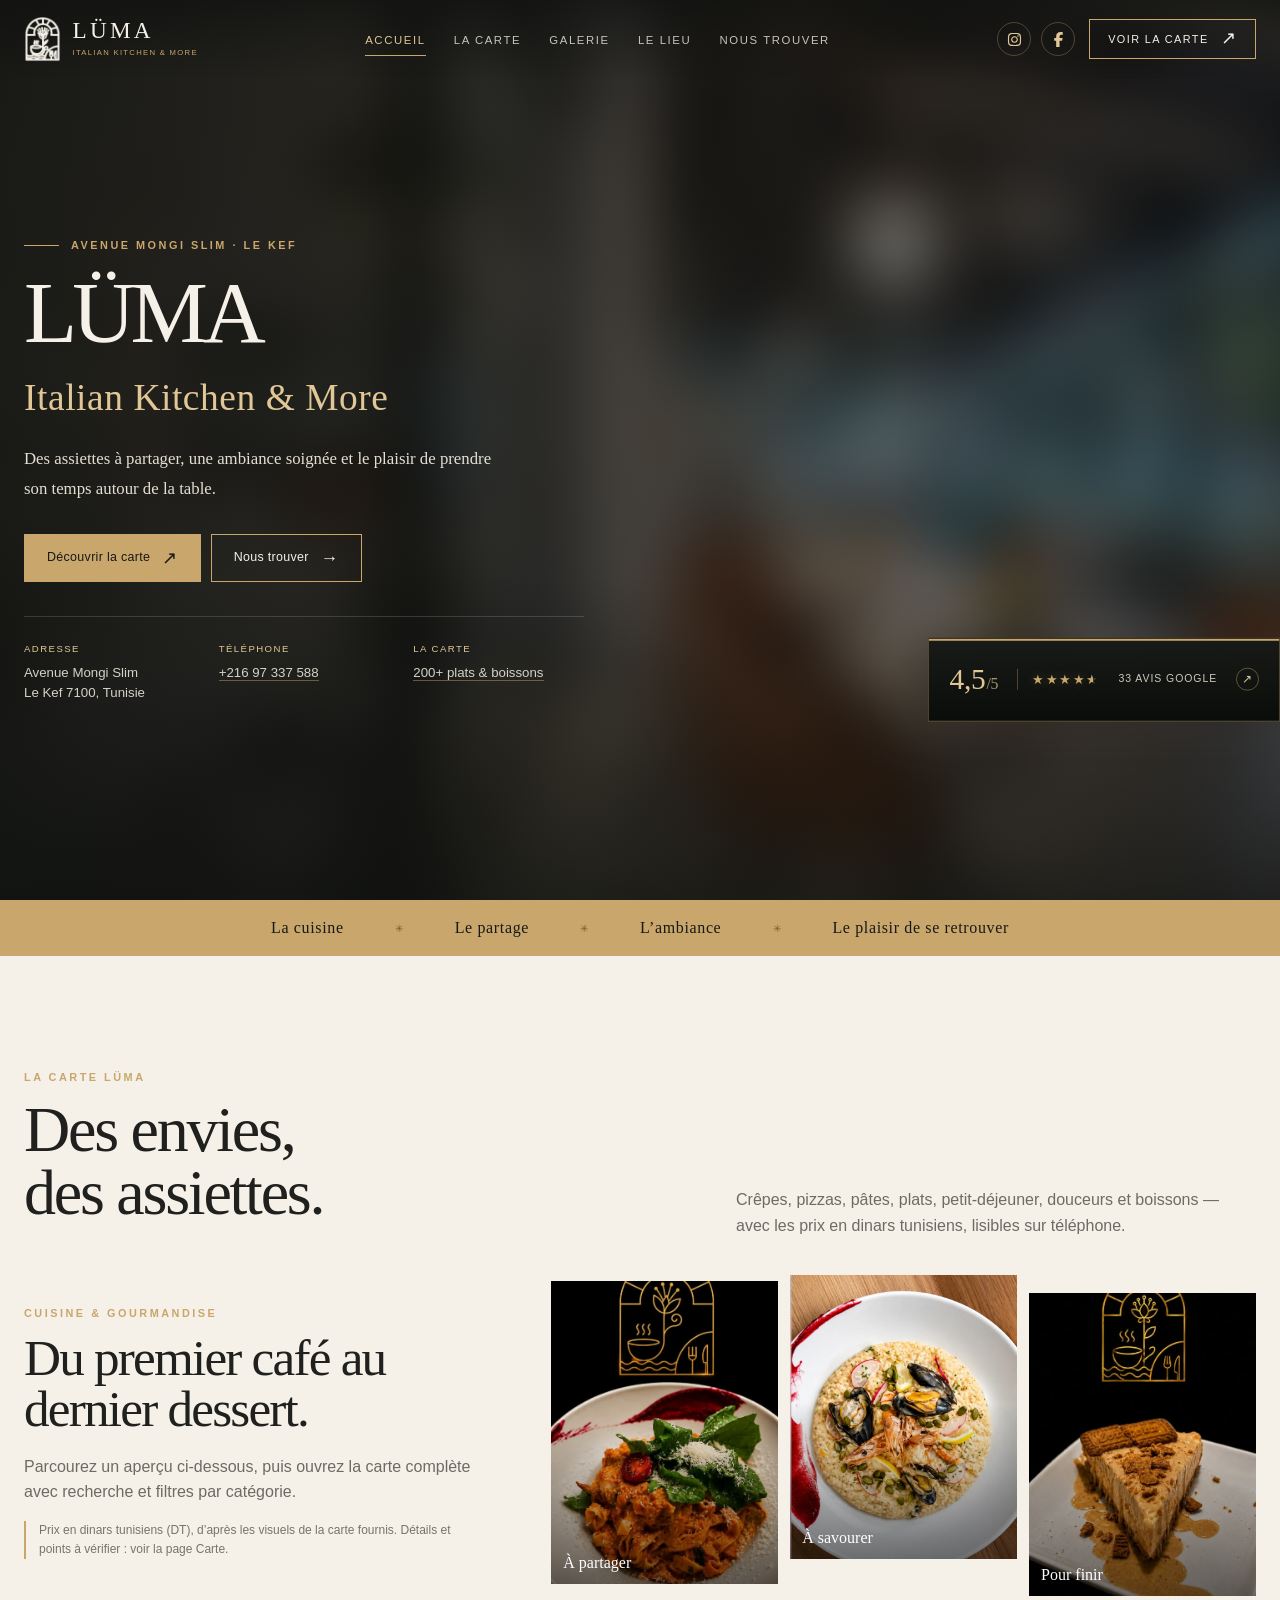
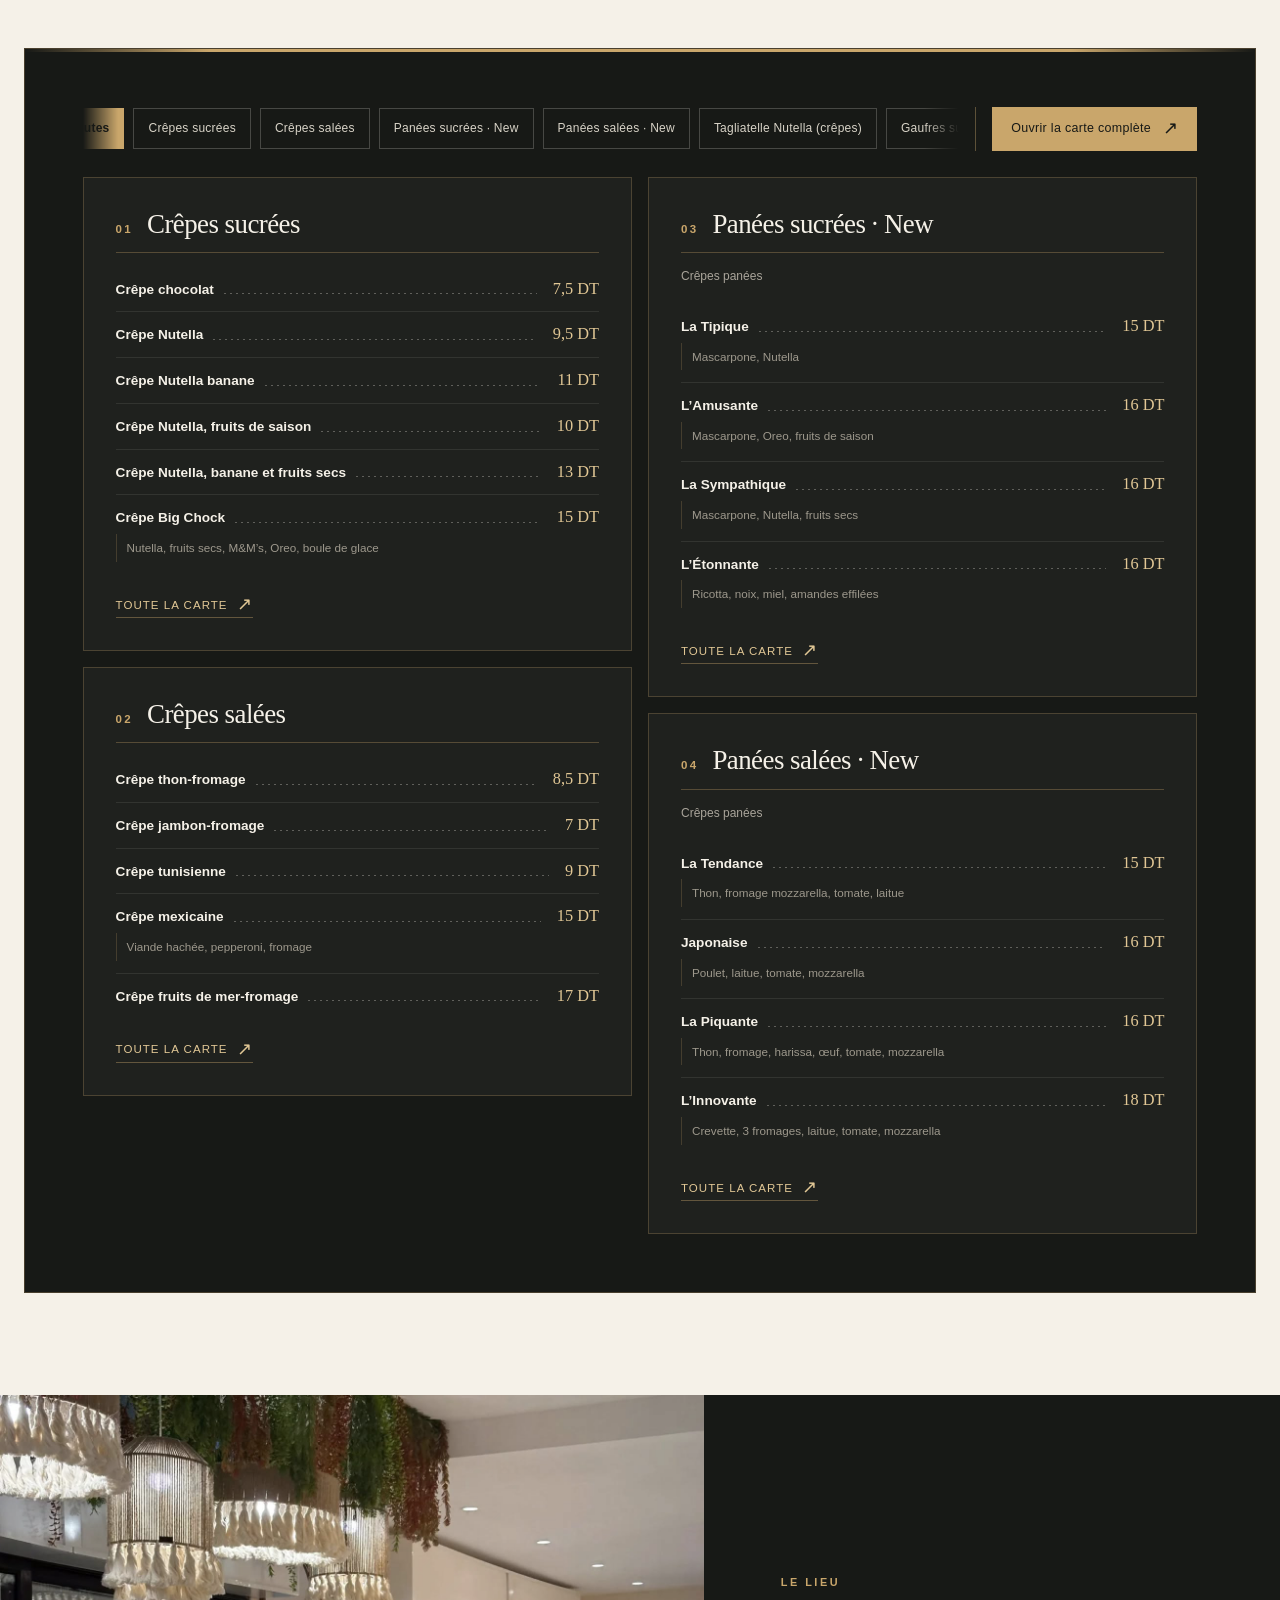
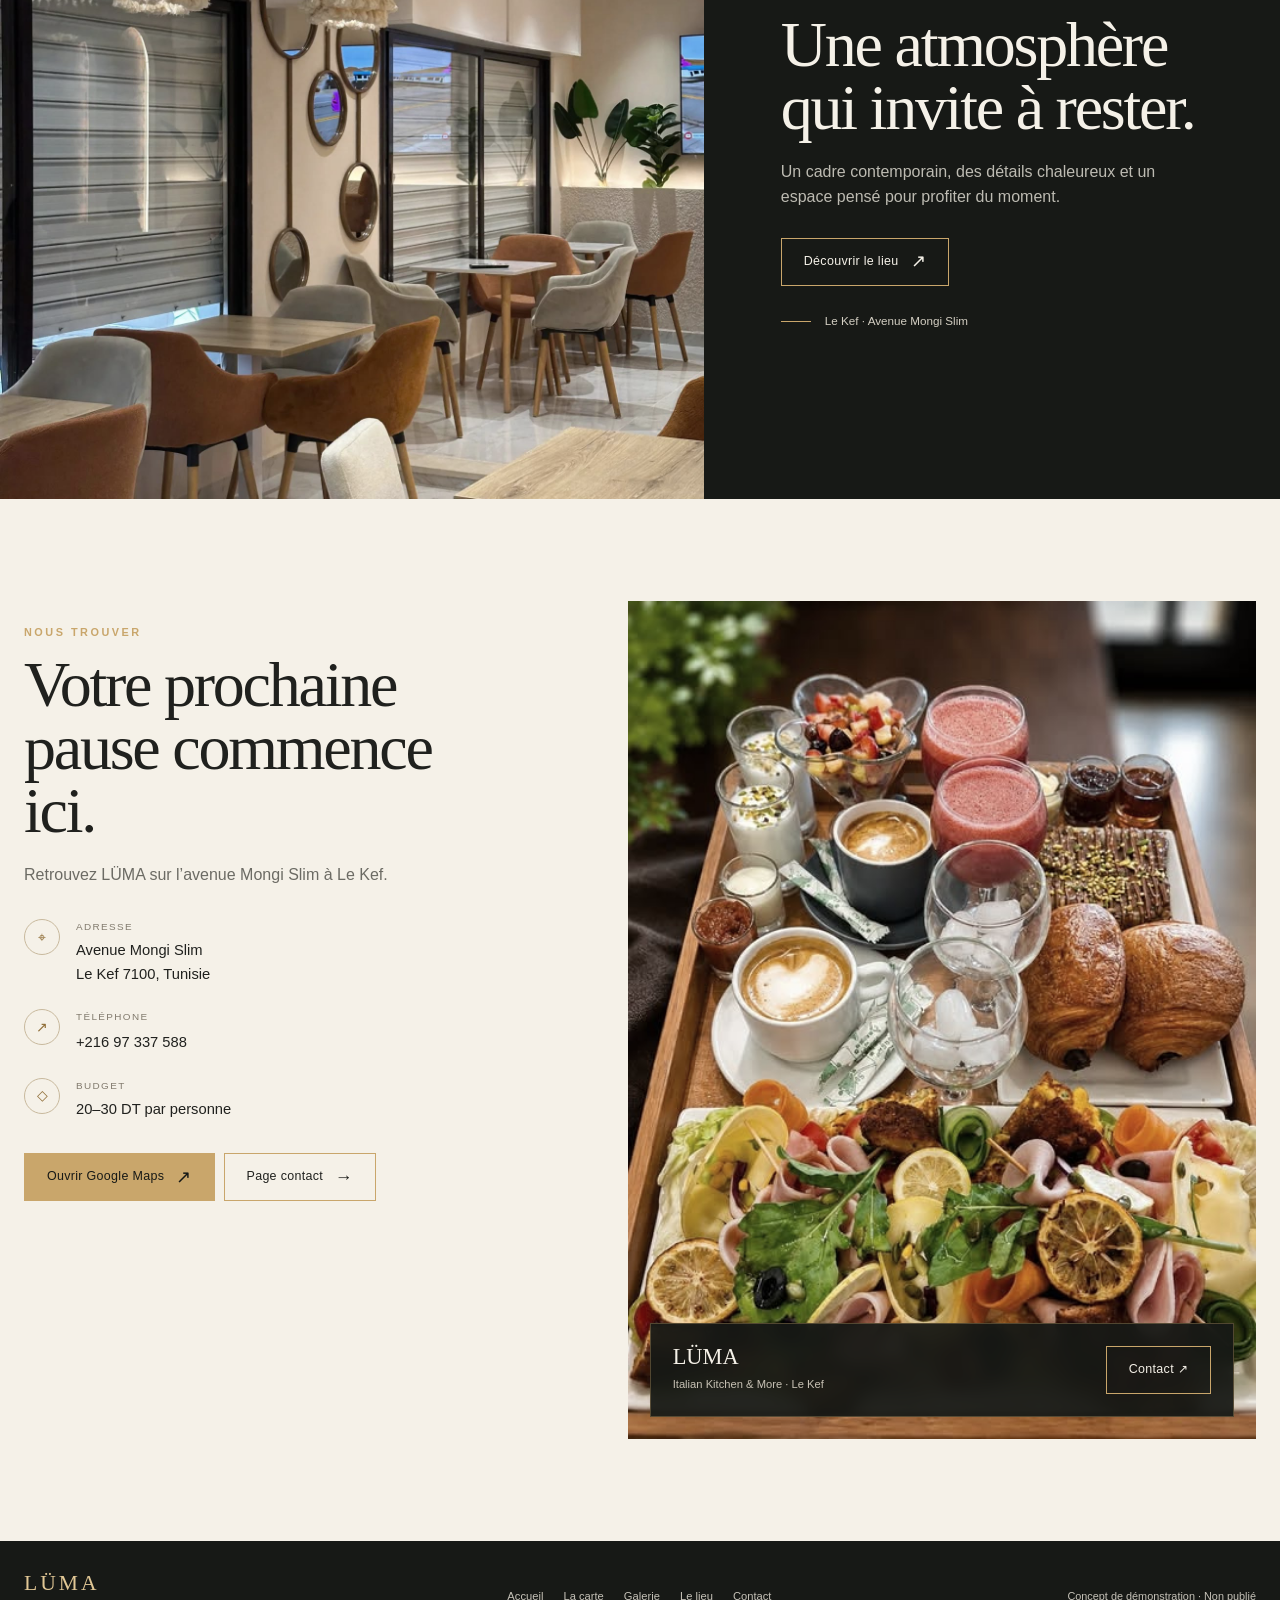
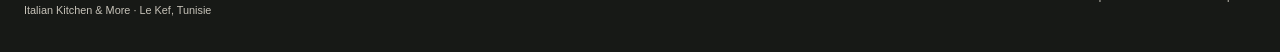
==== commit 11d29f39: "Upgrade all hand-drawn icons to official brand/UI glyphs Social (header + drawer): Font Awesome bran" ====
--- a/index.html
+++ b/index.html
@@ -8,7 +8,7 @@
 <meta name="robots" content="noindex,nofollow">
 <meta name="theme-color" content="#171916">
 <link rel="icon" href="assets/photos/luma-icon.png">
-<link rel="stylesheet" href="assets/css/site.css?v=44">
+<link rel="stylesheet" href="assets/css/site.css?v=45">
 </head>
 <body class="no-js page-home">
 <a class="skip-link" href="#contenu">Aller au contenu</a>
@@ -21,9 +21,9 @@
       <li><a href="gallery.html">Galerie</a></li>
       <li><a href="about.html">Le lieu</a></li>
       <li><a href="contact.html">Nous trouver</a></li>
-    <li class="drawer-only drawer-contact"><span>Contact direct</span><a href="tel:+21697337588"><svg viewBox="0 0 24 24" fill="none" stroke="currentColor" stroke-width="1.6" stroke-linecap="round" stroke-linejoin="round" aria-hidden="true"><path d="M22 16.9v3a2 2 0 0 1-2.2 2 19.8 19.8 0 0 1-8.6-3.1 19.5 19.5 0 0 1-6-6A19.8 19.8 0 0 1 2.1 4.2 2 2 0 0 1 4.1 2h3a2 2 0 0 1 2 1.7c.1 1 .4 1.9.7 2.8a2 2 0 0 1-.5 2.1L8.1 9.9a16 16 0 0 0 6 6l1.3-1.3a2 2 0 0 1 2.1-.4c.9.3 1.8.6 2.8.7a2 2 0 0 1 1.7 2z"/></svg>+216 97 337 588</a></li><li class="drawer-only drawer-social"><span>Suivre LÜMA</span><div class="dsocial"><a href="https://www.instagram.com/luma_italian_kitchen/" target="_blank" rel="noopener noreferrer" aria-label="Instagram de LÜMA"><svg viewBox="0 0 24 24" fill="currentColor" aria-hidden="true"><path d="M7.0301.084c-1.2768.0602-2.1487.264-2.911.5634-.7888.3075-1.4575.72-2.1228 1.3877-.6652.6677-1.075 1.3368-1.3802 2.127-.2954.7638-.4956 1.6365-.552 2.914-.0564 1.2775-.0689 1.6882-.0626 4.947.0062 3.2586.0206 3.6671.0825 4.9473.061 1.2765.264 2.1482.5635 2.9107.308.7889.72 1.4573 1.388 2.1228.6679.6655 1.3365 1.0743 2.1285 1.38.7632.295 1.6361.4961 2.9134.552 1.2773.056 1.6884.069 4.9462.0627 3.2578-.0062 3.668-.0207 4.9478-.0814 1.28-.0607 2.147-.2652 2.9098-.5633.7889-.3086 1.4578-.72 2.1228-1.3881.665-.6682 1.0745-1.3378 1.3795-2.1284.2957-.7632.4966-1.636.552-2.9124.056-1.2809.0692-1.6898.063-4.948-.0063-3.2583-.021-3.6668-.0817-4.9465-.0607-1.2797-.264-2.1487-.5633-2.9117-.3084-.7889-.72-1.4568-1.3876-2.1228C21.2982 1.33 20.628.9208 19.8378.6165 19.074.321 18.2017.1197 16.9244.0645 15.6471.0093 15.236-.005 11.977.0014 8.718.0076 8.31.0215 7.0301.0839m.1402 21.6932c-1.17-.0509-1.8053-.2453-2.2287-.408-.5606-.216-.96-.4771-1.3819-.895-.422-.4178-.6811-.8186-.9-1.378-.1644-.4234-.3624-1.058-.4171-2.228-.0595-1.2645-.072-1.6442-.079-4.848-.007-3.2037.0053-3.583.0607-4.848.05-1.169.2456-1.805.408-2.2282.216-.5613.4762-.96.895-1.3816.4188-.4217.8184-.6814 1.3783-.9003.423-.1651 1.0575-.3614 2.227-.4171 1.2655-.06 1.6447-.072 4.848-.079 3.2033-.007 3.5835.005 4.8495.0608 1.169.0508 1.8053.2445 2.228.408.5608.216.96.4754 1.3816.895.4217.4194.6816.8176.9005 1.3787.1653.4217.3617 1.056.4169 2.2263.0602 1.2655.0739 1.645.0796 4.848.0058 3.203-.0055 3.5834-.061 4.848-.051 1.17-.245 1.8055-.408 2.2294-.216.5604-.4763.96-.8954 1.3814-.419.4215-.8181.6811-1.3783.9-.4224.1649-1.0577.3617-2.2262.4174-1.2656.0595-1.6448.072-4.8493.079-3.2045.007-3.5825-.006-4.848-.0608M16.953 5.5864A1.44 1.44 0 1 0 18.39 4.144a1.44 1.44 0 0 0-1.437 1.4424M5.8385 12.012c.0067 3.4032 2.7706 6.1557 6.173 6.1493 3.4026-.0065 6.157-2.7701 6.1506-6.1733-.0065-3.4032-2.771-6.1565-6.174-6.1498-3.403.0067-6.156 2.771-6.1496 6.1738M8 12.0077a4 4 0 1 1 4.008 3.9921A3.9996 3.9996 0 0 1 8 12.0077"/></svg>Instagram</a><a href="https://www.facebook.com/cocktail4saisons.kef/" target="_blank" rel="noopener noreferrer" aria-label="Facebook de LÜMA"><svg viewBox="0 0 24 24" fill="currentColor" aria-hidden="true"><path d="M9.101 23.691v-7.98H6.627v-3.667h2.474v-1.58c0-4.085 1.848-5.978 5.858-5.978.401 0 .955.042 1.468.103a8.68 8.68 0 0 1 1.141.195v3.325a8.623 8.623 0 0 0-.653-.036 26.805 26.805 0 0 0-.733-.009c-.707 0-1.259.096-1.675.309a1.686 1.686 0 0 0-.679.622c-.258.42-.374.995-.374 1.752v1.297h3.919l-.386 2.103-.287 1.564h-3.246v8.245C19.396 23.238 24 18.179 24 12.044c0-6.627-5.373-12-12-12s-12 5.373-12 12c0 5.628 3.874 10.35 9.101 11.647Z"/></svg>Facebook</a></div></li></ul></nav>
+    <li class="drawer-only drawer-contact"><span>Contact direct</span><a href="tel:+21697337588"><svg viewBox="0 0 24 24" fill="none" stroke="currentColor" stroke-width="1.8" stroke-linecap="round" stroke-linejoin="round" aria-hidden="true"><path d="M22 16.92v3a2 2 0 0 1-2.18 2 19.79 19.79 0 0 1-8.63-3.07 19.5 19.5 0 0 1-6-6 19.79 19.79 0 0 1-3.07-8.67A2 2 0 0 1 4.11 2h3a2 2 0 0 1 2 1.72 12.84 12.84 0 0 0 .7 2.81 2 2 0 0 1-.45 2.11L8.09 9.91a16 16 0 0 0 6 6l1.27-1.27a2 2 0 0 1 2.11-.45 12.84 12.84 0 0 0 2.81.7A2 2 0 0 1 22 16.92z"/></svg>+216 97 337 588</a></li><li class="drawer-only drawer-social"><span>Suivre LÜMA</span><div class="dsocial"><a href="https://www.instagram.com/luma_italian_kitchen/" target="_blank" rel="noopener noreferrer" aria-label="Instagram de LÜMA"><svg viewBox="0 0 448 512" fill="currentColor" aria-hidden="true"><path d="M224.1 141c-63.6 0-114.9 51.3-114.9 114.9s51.3 114.9 114.9 114.9S339 319.5 339 255.9 287.7 141 224.1 141zm0 189.6c-41.1 0-74.7-33.5-74.7-74.7s33.5-74.7 74.7-74.7 74.7 33.5 74.7 74.7-33.6 74.7-74.7 74.7zm146.4-194.3c0 14.9-12 26.8-26.8 26.8-14.9 0-26.8-12-26.8-26.8s12-26.8 26.8-26.8 26.8 12 26.8 26.8zm76.1 27.2c-1.7-35.9-9.9-67.7-36.2-93.9-26.2-26.2-58-34.4-93.9-36.2-37-2.1-147.9-2.1-184.9 0-35.8 1.7-67.6 9.9-93.9 36.1s-34.4 58-36.2 93.9c-2.1 37-2.1 147.9 0 184.9 1.7 35.9 9.9 67.7 36.2 93.9s58 34.4 93.9 36.2c37 2.1 147.9 2.1 184.9 0 35.9-1.7 67.7-9.9 93.9-36.2 26.2-26.2 34.4-58 36.2-93.9 2.1-37 2.1-147.8 0-184.8zM398.8 388c-7.8 19.6-22.9 34.7-42.6 42.6-29.5 11.7-99.5 9-132.1 9s-102.7 2.6-132.1-9c-19.6-7.8-34.7-22.9-42.6-42.6-11.7-29.5-9-99.5-9-132.1s-2.6-102.7 9-132.1c7.8-19.6 22.9-34.7 42.6-42.6 29.5-11.7 99.5-9 132.1-9s102.7-2.6 132.1 9c19.6 7.8 34.7 22.9 42.6 42.6 11.7 29.5 9 99.5 9 132.1s2.7 102.7-9 132.1z"/></svg>Instagram</a><a href="https://www.facebook.com/cocktail4saisons.kef/" target="_blank" rel="noopener noreferrer" aria-label="Facebook de LÜMA"><svg viewBox="0 0 320 512" fill="currentColor" aria-hidden="true"><path d="M80 299.3V512H196V299.3h86.5l18-97.8H196V166.9c0-51.7 20.3-71.5 72.7-71.5c16.3 0 29.4 .4 37 1.2V7.9C291.4 4 256.4 0 236.2 0C129.3 0 80 50.5 80 159.4v42.1H14v97.8H80z"/></svg>Facebook</a></div></li></ul></nav>
     <div class="navcta">
-      <div class="social" aria-label="Réseaux sociaux"><a href="https://www.instagram.com/luma_italian_kitchen/" target="_blank" rel="noopener noreferrer" aria-label="Instagram de LÜMA"><svg viewBox="0 0 24 24" fill="none" stroke="currentColor" stroke-width="2" aria-hidden="true"><rect x="3" y="3" width="18" height="18" rx="5"/><circle cx="12" cy="12" r="4"/><circle cx="17.2" cy="6.8" r="1.3" fill="currentColor" stroke="none"/></svg></a><a href="https://www.facebook.com/cocktail4saisons.kef/" target="_blank" rel="noopener noreferrer" aria-label="Facebook de LÜMA"><svg viewBox="0 0 24 24" fill="currentColor" aria-hidden="true"><path d="M13.5 21v-7h2.4l.4-3h-2.8V9.1c0-.9.3-1.5 1.6-1.5h1.3V4.9c-.3 0-1.1-.1-2-.1-2 0-3.4 1.2-3.4 3.5V11H8.5v3H11v7h2.5z"/></svg></a></div>
+      <div class="social" aria-label="Réseaux sociaux"><a href="https://www.instagram.com/luma_italian_kitchen/" target="_blank" rel="noopener noreferrer" aria-label="Instagram de LÜMA"><svg viewBox="0 0 448 512" fill="currentColor" aria-hidden="true"><path d="M224.1 141c-63.6 0-114.9 51.3-114.9 114.9s51.3 114.9 114.9 114.9S339 319.5 339 255.9 287.7 141 224.1 141zm0 189.6c-41.1 0-74.7-33.5-74.7-74.7s33.5-74.7 74.7-74.7 74.7 33.5 74.7 74.7-33.6 74.7-74.7 74.7zm146.4-194.3c0 14.9-12 26.8-26.8 26.8-14.9 0-26.8-12-26.8-26.8s12-26.8 26.8-26.8 26.8 12 26.8 26.8zm76.1 27.2c-1.7-35.9-9.9-67.7-36.2-93.9-26.2-26.2-58-34.4-93.9-36.2-37-2.1-147.9-2.1-184.9 0-35.8 1.7-67.6 9.9-93.9 36.1s-34.4 58-36.2 93.9c-2.1 37-2.1 147.9 0 184.9 1.7 35.9 9.9 67.7 36.2 93.9s58 34.4 93.9 36.2c37 2.1 147.9 2.1 184.9 0 35.9-1.7 67.7-9.9 93.9-36.2 26.2-26.2 34.4-58 36.2-93.9 2.1-37 2.1-147.8 0-184.8zM398.8 388c-7.8 19.6-22.9 34.7-42.6 42.6-29.5 11.7-99.5 9-132.1 9s-102.7 2.6-132.1-9c-19.6-7.8-34.7-22.9-42.6-42.6-11.7-29.5-9-99.5-9-132.1s-2.6-102.7 9-132.1c7.8-19.6 22.9-34.7 42.6-42.6 29.5-11.7 99.5-9 132.1-9s102.7-2.6 132.1 9c19.6 7.8 34.7 22.9 42.6 42.6 11.7 29.5 9 99.5 9 132.1s2.7 102.7-9 132.1z"/></svg></a><a href="https://www.facebook.com/cocktail4saisons.kef/" target="_blank" rel="noopener noreferrer" aria-label="Facebook de LÜMA"><svg viewBox="0 0 320 512" fill="currentColor" aria-hidden="true"><path d="M80 299.3V512H196V299.3h86.5l18-97.8H196V166.9c0-51.7 20.3-71.5 72.7-71.5c16.3 0 29.4 .4 37 1.2V7.9C291.4 4 256.4 0 236.2 0C129.3 0 80 50.5 80 159.4v42.1H14v97.8H80z"/></svg></a></div>
       <a class="btn navbutton" href="menu.html">Voir la carte <span class="arrow">↗</span></a>
       <button class="menu-toggle" id="menuToggle" aria-label="Ouvrir le menu" aria-expanded="false" aria-controls="navlinks">☰</button>
     </div>
@@ -31,7 +31,7 @@
 </header>
 <main id="contenu">
 <section class="hero" aria-label="Présentation de LÜMA">
-  <div class="hero-media"><img src="assets/photos/interior-panorama.jpg" alt="" aria-hidden="true" fetchpriority="high"><video autoplay muted loop playsinline disablepictureinpicture preload="auto" poster="assets/videos/hero-coffee-poster.jpg" aria-label="Vidéo d’ambiance du café LÜMA"><source src="assets/videos/hero-coffee.mp4?v=44" type="video/mp4"></video><div class="video-corner"><a class="hero-rating" href="https://www.google.com/maps/search/?api=1&amp;query=LUMA+Avenue+Mongi+Slim+Le+Kef" target="_blank" rel="noopener noreferrer" aria-label="Note Google du restaurant LÜMA : 4,5 sur 5 sur 33 avis"><span class="hr-score">4,5<i>/5</i></span><span class="hr-stars" aria-hidden="true">★★★★<span class="star-half">★</span></span><span class="hr-label">33 avis Google</span><span class="hr-arrow" aria-hidden="true">↗</span></a></div></div>
+  <div class="hero-media"><img src="assets/photos/interior-panorama.jpg" alt="" aria-hidden="true" fetchpriority="high"><video autoplay muted loop playsinline disablepictureinpicture preload="auto" poster="assets/videos/hero-coffee-poster.jpg" aria-label="Vidéo d’ambiance du café LÜMA"><source src="assets/videos/hero-coffee.mp4?v=45" type="video/mp4"></video><div class="video-corner"><a class="hero-rating" href="https://www.google.com/maps/search/?api=1&amp;query=LUMA+Avenue+Mongi+Slim+Le+Kef" target="_blank" rel="noopener noreferrer" aria-label="Note Google du restaurant LÜMA : 4,5 sur 5 sur 33 avis"><span class="hr-score">4,5<i>/5</i></span><span class="hr-stars" aria-hidden="true">★★★★<span class="star-half">★</span></span><span class="hr-label">33 avis Google</span><span class="hr-arrow" aria-hidden="true">↗</span></a></div></div>
   <div class="wrap hero-inner">
     <div class="hero-copy">
       <p class="eyebrow hero-kicker">Avenue Mongi Slim · Le Kef</p>
@@ -109,7 +109,7 @@
 </main>
 <footer class="footer"><div class="wrap footer-row"><div><div class="footer-brand">LÜMA</div><small>Italian Kitchen &amp; More · Le Kef, Tunisie</small></div><nav class="footer-links" aria-label="Navigation de pied de page"><a href="index.html">Accueil</a><a href="menu.html">La carte</a><a href="gallery.html">Galerie</a><a href="about.html">Le lieu</a><a href="contact.html">Contact</a></nav><small>Concept de démonstration · Non publié</small></div></footer>
 <div class="lightbox" id="lightbox" role="dialog" aria-modal="true" aria-label="Visionneuse d’images"><button class="lb-btn lb-close" id="lbClose" aria-label="Fermer">×</button><button class="lb-btn lb-prev" id="lbPrev" aria-label="Image précédente">‹</button><img id="lbImage" alt=""><button class="lb-btn lb-next" id="lbNext" aria-label="Image suivante">›</button><p class="lb-caption" id="lbCaption"></p></div>
-<script src="assets/js/menu-data.js?v=44"></script>
-<script src="assets/js/site.js?v=44"></script>
+<script src="assets/js/menu-data.js?v=45"></script>
+<script src="assets/js/site.js?v=45"></script>
 </body>
 </html>
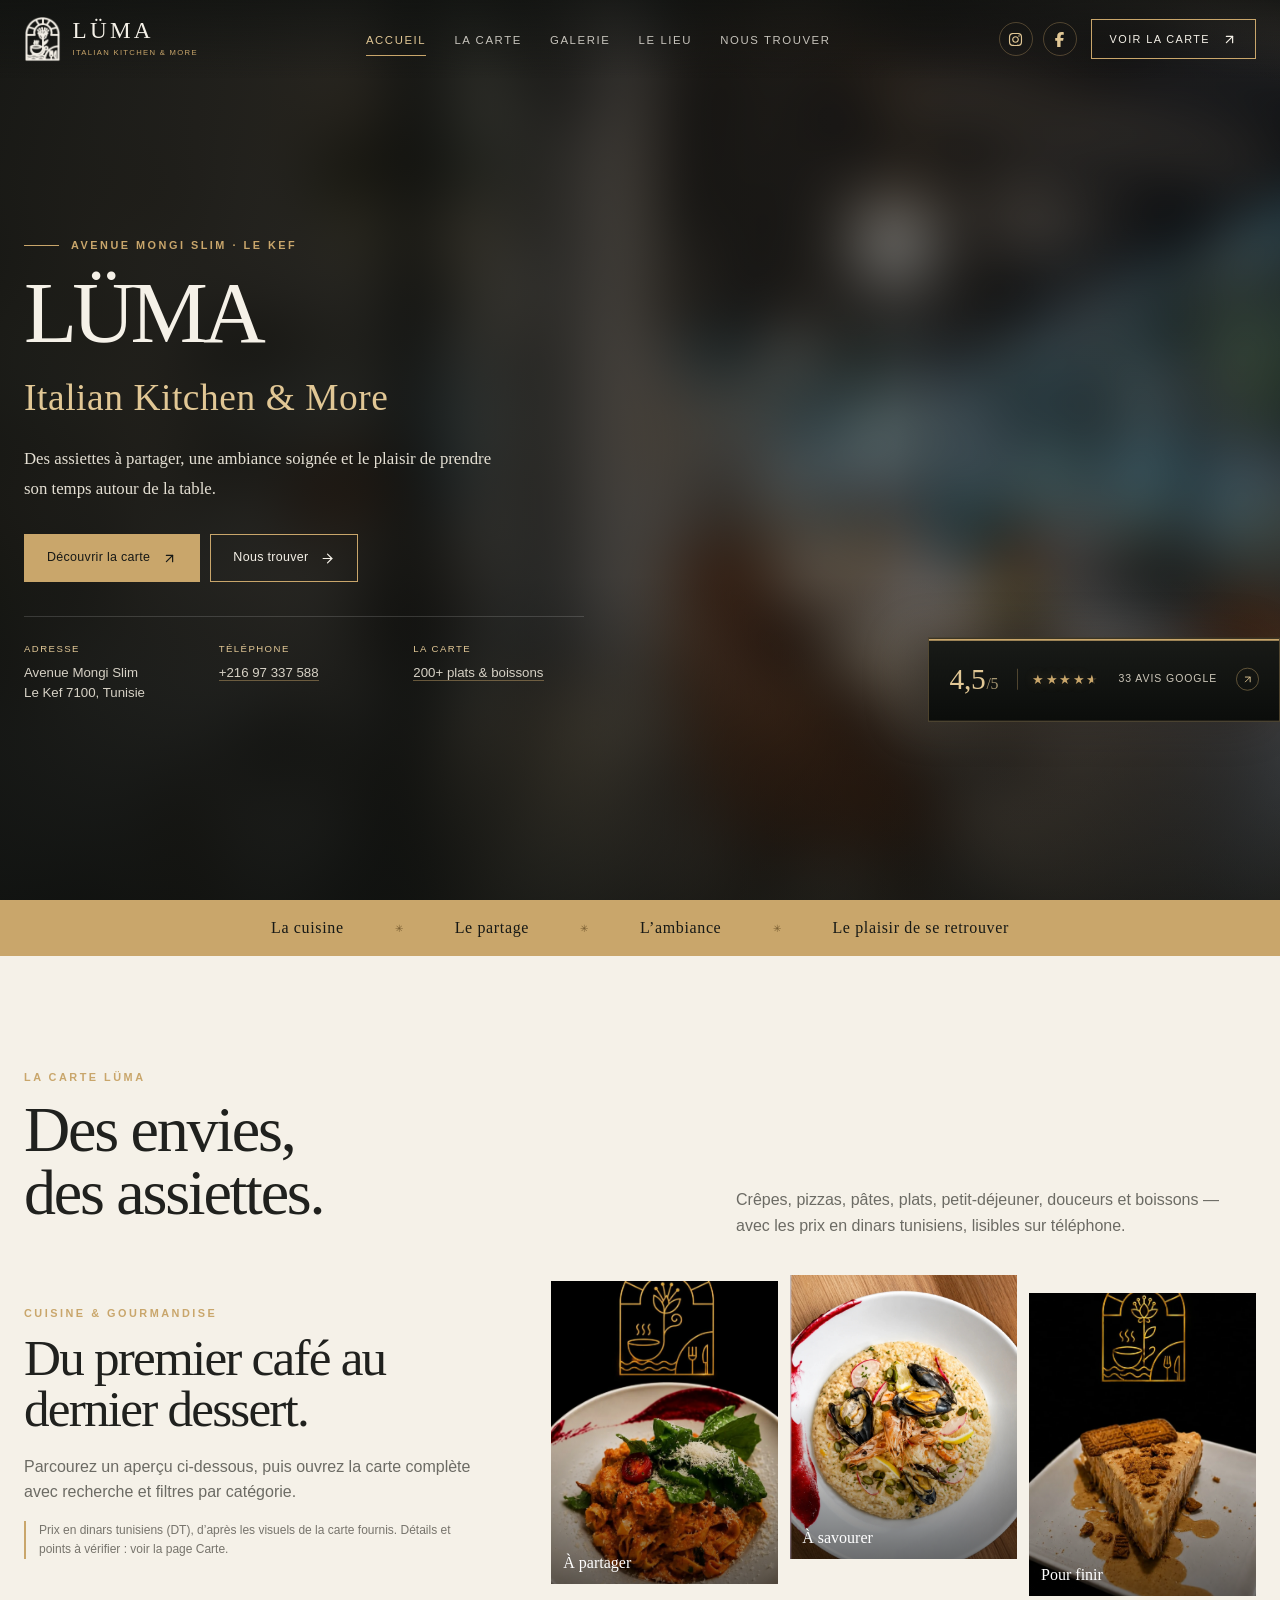
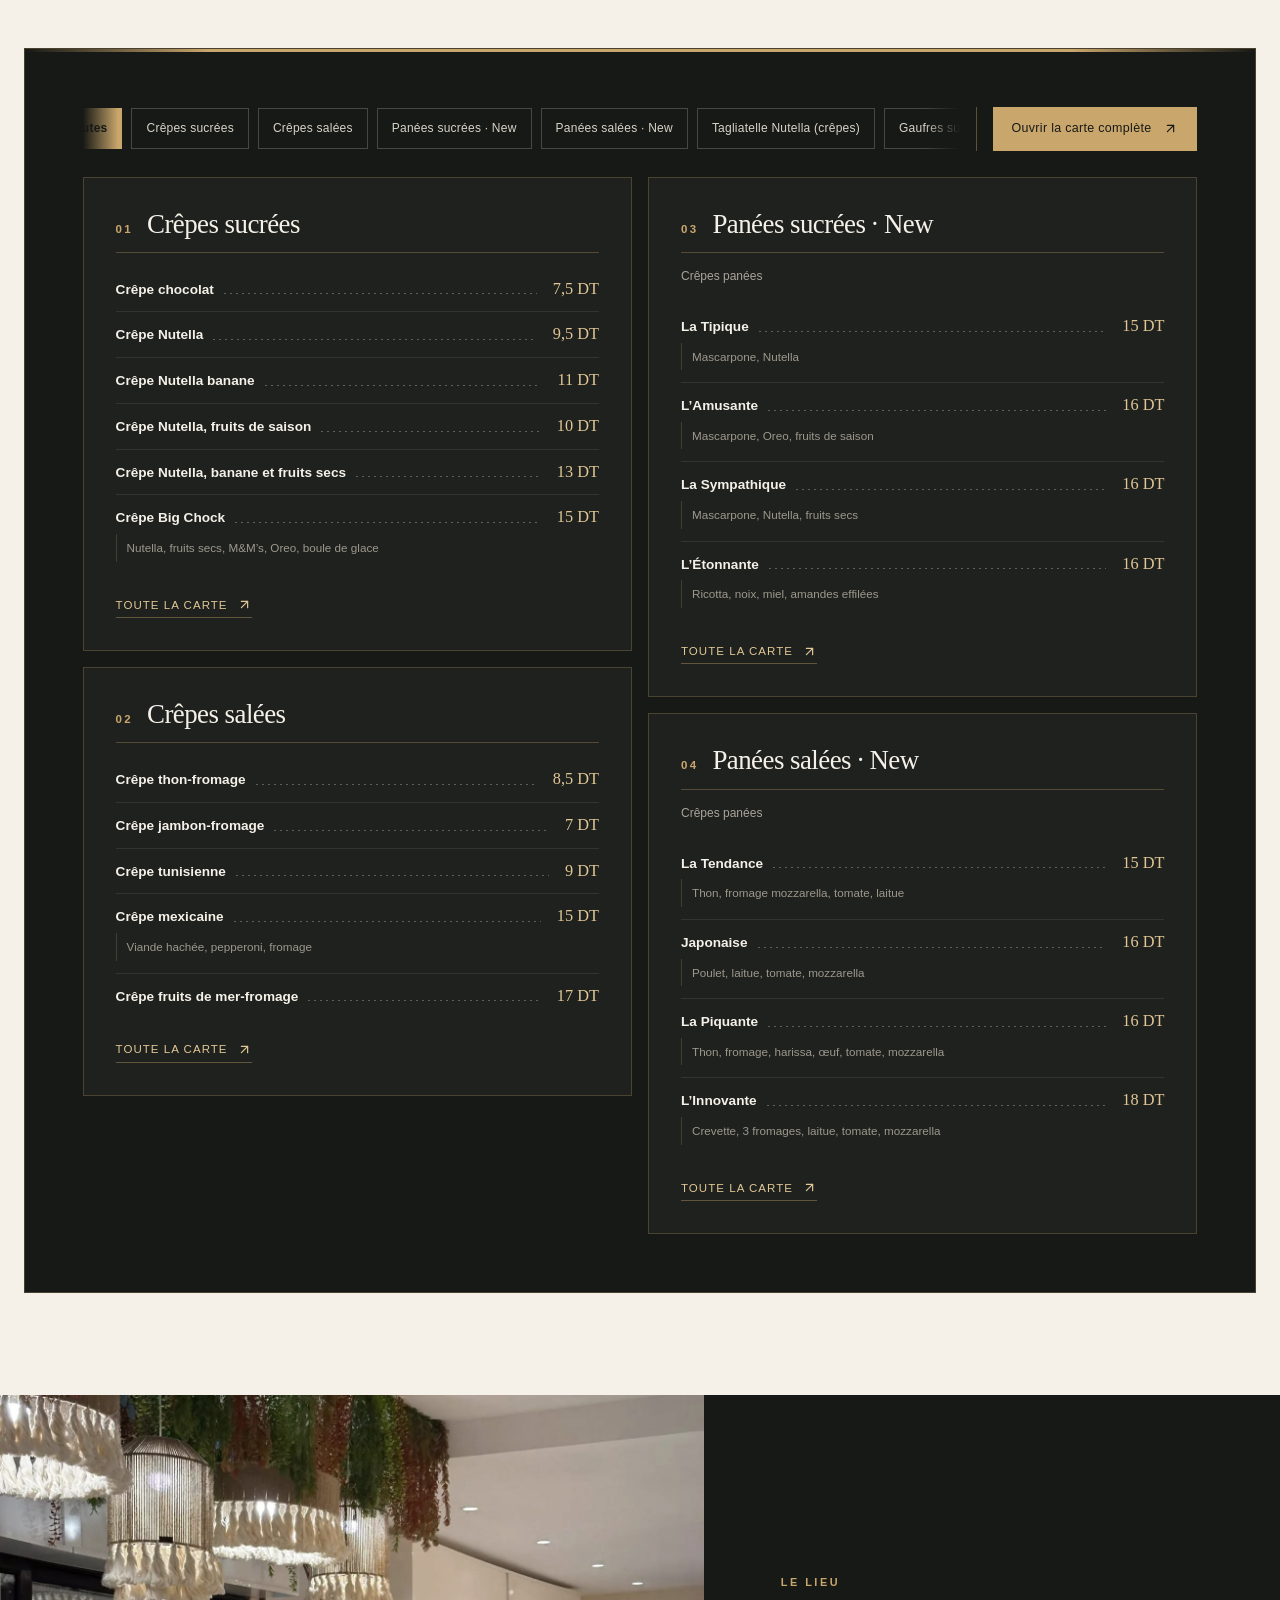
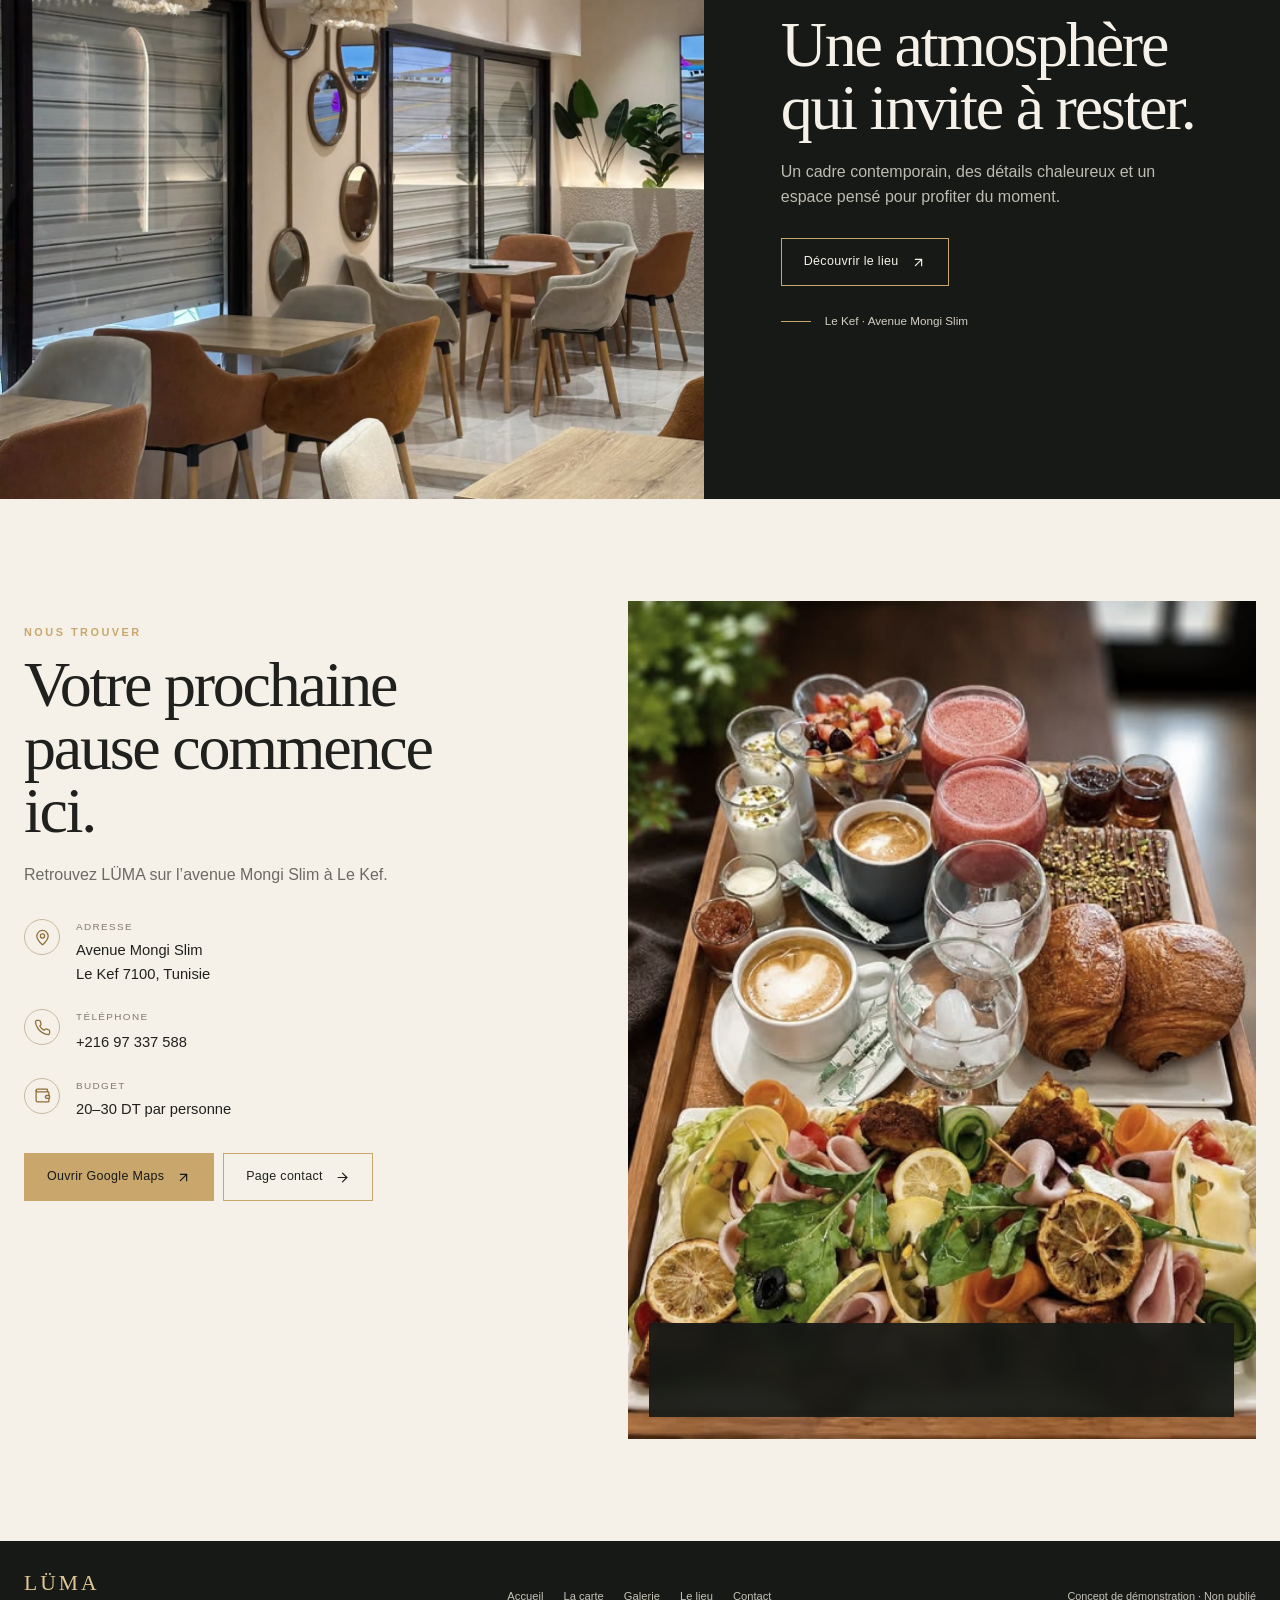
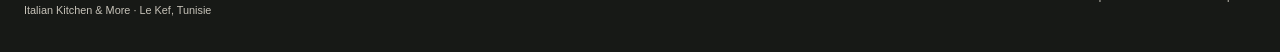
==== commit c8f0411d: "Replace all Unicode icon glyphs with real SVG icons The site used text characters as icons, which re" ====
--- a/index.html
+++ b/index.html
@@ -8,7 +8,7 @@
 <meta name="robots" content="noindex,nofollow">
 <meta name="theme-color" content="#171916">
 <link rel="icon" href="assets/photos/luma-icon.png">
-<link rel="stylesheet" href="assets/css/site.css?v=45">
+<link rel="stylesheet" href="assets/css/site.css?v=46">
 </head>
 <body class="no-js page-home">
 <a class="skip-link" href="#contenu">Aller au contenu</a>
@@ -24,22 +24,22 @@
     <li class="drawer-only drawer-contact"><span>Contact direct</span><a href="tel:+21697337588"><svg viewBox="0 0 24 24" fill="none" stroke="currentColor" stroke-width="1.8" stroke-linecap="round" stroke-linejoin="round" aria-hidden="true"><path d="M22 16.92v3a2 2 0 0 1-2.18 2 19.79 19.79 0 0 1-8.63-3.07 19.5 19.5 0 0 1-6-6 19.79 19.79 0 0 1-3.07-8.67A2 2 0 0 1 4.11 2h3a2 2 0 0 1 2 1.72 12.84 12.84 0 0 0 .7 2.81 2 2 0 0 1-.45 2.11L8.09 9.91a16 16 0 0 0 6 6l1.27-1.27a2 2 0 0 1 2.11-.45 12.84 12.84 0 0 0 2.81.7A2 2 0 0 1 22 16.92z"/></svg>+216 97 337 588</a></li><li class="drawer-only drawer-social"><span>Suivre LÜMA</span><div class="dsocial"><a href="https://www.instagram.com/luma_italian_kitchen/" target="_blank" rel="noopener noreferrer" aria-label="Instagram de LÜMA"><svg viewBox="0 0 448 512" fill="currentColor" aria-hidden="true"><path d="M224.1 141c-63.6 0-114.9 51.3-114.9 114.9s51.3 114.9 114.9 114.9S339 319.5 339 255.9 287.7 141 224.1 141zm0 189.6c-41.1 0-74.7-33.5-74.7-74.7s33.5-74.7 74.7-74.7 74.7 33.5 74.7 74.7-33.6 74.7-74.7 74.7zm146.4-194.3c0 14.9-12 26.8-26.8 26.8-14.9 0-26.8-12-26.8-26.8s12-26.8 26.8-26.8 26.8 12 26.8 26.8zm76.1 27.2c-1.7-35.9-9.9-67.7-36.2-93.9-26.2-26.2-58-34.4-93.9-36.2-37-2.1-147.9-2.1-184.9 0-35.8 1.7-67.6 9.9-93.9 36.1s-34.4 58-36.2 93.9c-2.1 37-2.1 147.9 0 184.9 1.7 35.9 9.9 67.7 36.2 93.9s58 34.4 93.9 36.2c37 2.1 147.9 2.1 184.9 0 35.9-1.7 67.7-9.9 93.9-36.2 26.2-26.2 34.4-58 36.2-93.9 2.1-37 2.1-147.8 0-184.8zM398.8 388c-7.8 19.6-22.9 34.7-42.6 42.6-29.5 11.7-99.5 9-132.1 9s-102.7 2.6-132.1-9c-19.6-7.8-34.7-22.9-42.6-42.6-11.7-29.5-9-99.5-9-132.1s-2.6-102.7 9-132.1c7.8-19.6 22.9-34.7 42.6-42.6 29.5-11.7 99.5-9 132.1-9s102.7-2.6 132.1 9c19.6 7.8 34.7 22.9 42.6 42.6 11.7 29.5 9 99.5 9 132.1s2.7 102.7-9 132.1z"/></svg>Instagram</a><a href="https://www.facebook.com/cocktail4saisons.kef/" target="_blank" rel="noopener noreferrer" aria-label="Facebook de LÜMA"><svg viewBox="0 0 320 512" fill="currentColor" aria-hidden="true"><path d="M80 299.3V512H196V299.3h86.5l18-97.8H196V166.9c0-51.7 20.3-71.5 72.7-71.5c16.3 0 29.4 .4 37 1.2V7.9C291.4 4 256.4 0 236.2 0C129.3 0 80 50.5 80 159.4v42.1H14v97.8H80z"/></svg>Facebook</a></div></li></ul></nav>
     <div class="navcta">
       <div class="social" aria-label="Réseaux sociaux"><a href="https://www.instagram.com/luma_italian_kitchen/" target="_blank" rel="noopener noreferrer" aria-label="Instagram de LÜMA"><svg viewBox="0 0 448 512" fill="currentColor" aria-hidden="true"><path d="M224.1 141c-63.6 0-114.9 51.3-114.9 114.9s51.3 114.9 114.9 114.9S339 319.5 339 255.9 287.7 141 224.1 141zm0 189.6c-41.1 0-74.7-33.5-74.7-74.7s33.5-74.7 74.7-74.7 74.7 33.5 74.7 74.7-33.6 74.7-74.7 74.7zm146.4-194.3c0 14.9-12 26.8-26.8 26.8-14.9 0-26.8-12-26.8-26.8s12-26.8 26.8-26.8 26.8 12 26.8 26.8zm76.1 27.2c-1.7-35.9-9.9-67.7-36.2-93.9-26.2-26.2-58-34.4-93.9-36.2-37-2.1-147.9-2.1-184.9 0-35.8 1.7-67.6 9.9-93.9 36.1s-34.4 58-36.2 93.9c-2.1 37-2.1 147.9 0 184.9 1.7 35.9 9.9 67.7 36.2 93.9s58 34.4 93.9 36.2c37 2.1 147.9 2.1 184.9 0 35.9-1.7 67.7-9.9 93.9-36.2 26.2-26.2 34.4-58 36.2-93.9 2.1-37 2.1-147.8 0-184.8zM398.8 388c-7.8 19.6-22.9 34.7-42.6 42.6-29.5 11.7-99.5 9-132.1 9s-102.7 2.6-132.1-9c-19.6-7.8-34.7-22.9-42.6-42.6-11.7-29.5-9-99.5-9-132.1s-2.6-102.7 9-132.1c7.8-19.6 22.9-34.7 42.6-42.6 29.5-11.7 99.5-9 132.1-9s102.7-2.6 132.1 9c19.6 7.8 34.7 22.9 42.6 42.6 11.7 29.5 9 99.5 9 132.1s2.7 102.7-9 132.1z"/></svg></a><a href="https://www.facebook.com/cocktail4saisons.kef/" target="_blank" rel="noopener noreferrer" aria-label="Facebook de LÜMA"><svg viewBox="0 0 320 512" fill="currentColor" aria-hidden="true"><path d="M80 299.3V512H196V299.3h86.5l18-97.8H196V166.9c0-51.7 20.3-71.5 72.7-71.5c16.3 0 29.4 .4 37 1.2V7.9C291.4 4 256.4 0 236.2 0C129.3 0 80 50.5 80 159.4v42.1H14v97.8H80z"/></svg></a></div>
-      <a class="btn navbutton" href="menu.html">Voir la carte <span class="arrow">↗</span></a>
-      <button class="menu-toggle" id="menuToggle" aria-label="Ouvrir le menu" aria-expanded="false" aria-controls="navlinks">☰</button>
+      <a class="btn navbutton" href="menu.html">Voir la carte <span class="arrow" aria-hidden="true"><svg viewBox="0 0 24 24" fill="none" stroke="currentColor" stroke-width="1.9" stroke-linecap="round" stroke-linejoin="round" aria-hidden="true"><path d="M7 7h10v10" /> <path d="M7 17 17 7" /></svg></span></a>
+      <button class="menu-toggle" id="menuToggle" aria-label="Ouvrir le menu" aria-expanded="false" aria-controls="navlinks"><svg class="i-burger" viewBox="0 0 24 24" fill="none" stroke="currentColor" stroke-width="1.8" stroke-linecap="round" stroke-linejoin="round" aria-hidden="true"><line x1="4" x2="20" y1="12" y2="12" /> <line x1="4" x2="20" y1="6" y2="6" /> <line x1="4" x2="20" y1="18" y2="18" /></svg><svg class="i-close" viewBox="0 0 24 24" fill="none" stroke="currentColor" stroke-width="1.8" stroke-linecap="round" stroke-linejoin="round" aria-hidden="true"><path d="M18 6 6 18" /> <path d="m6 6 12 12" /></svg></button>
     </div>
   </div>
 </header>
 <main id="contenu">
 <section class="hero" aria-label="Présentation de LÜMA">
-  <div class="hero-media"><img src="assets/photos/interior-panorama.jpg" alt="" aria-hidden="true" fetchpriority="high"><video autoplay muted loop playsinline disablepictureinpicture preload="auto" poster="assets/videos/hero-coffee-poster.jpg" aria-label="Vidéo d’ambiance du café LÜMA"><source src="assets/videos/hero-coffee.mp4?v=45" type="video/mp4"></video><div class="video-corner"><a class="hero-rating" href="https://www.google.com/maps/search/?api=1&amp;query=LUMA+Avenue+Mongi+Slim+Le+Kef" target="_blank" rel="noopener noreferrer" aria-label="Note Google du restaurant LÜMA : 4,5 sur 5 sur 33 avis"><span class="hr-score">4,5<i>/5</i></span><span class="hr-stars" aria-hidden="true">★★★★<span class="star-half">★</span></span><span class="hr-label">33 avis Google</span><span class="hr-arrow" aria-hidden="true">↗</span></a></div></div>
+  <div class="hero-media"><img src="assets/photos/interior-panorama.jpg" alt="" aria-hidden="true" fetchpriority="high"><video autoplay muted loop playsinline disablepictureinpicture preload="auto" poster="assets/videos/hero-coffee-poster.jpg" aria-label="Vidéo d’ambiance du café LÜMA"><source src="assets/videos/hero-coffee.mp4?v=46" type="video/mp4"></video><div class="video-corner"><a class="hero-rating" href="https://www.google.com/maps/search/?api=1&amp;query=LUMA+Avenue+Mongi+Slim+Le+Kef" target="_blank" rel="noopener noreferrer" aria-label="Note Google du restaurant LÜMA : 4,5 sur 5 sur 33 avis"><span class="hr-score">4,5<i>/5</i></span><span class="hr-stars" aria-hidden="true">★★★★<span class="star-half">★</span></span><span class="hr-label">33 avis Google</span><span class="hr-arrow" aria-hidden="true"><svg viewBox="0 0 24 24" fill="none" stroke="currentColor" stroke-width="1.9" stroke-linecap="round" stroke-linejoin="round" aria-hidden="true"><path d="M7 7h10v10" /> <path d="M7 17 17 7" /></svg></span></a></div></div>
   <div class="wrap hero-inner">
     <div class="hero-copy">
       <p class="eyebrow hero-kicker">Avenue Mongi Slim · Le Kef</p>
       <h1>LÜMA<span>Italian Kitchen &amp; More</span></h1>
       <p class="hero-intro">Des assiettes à partager, une ambiance soignée et le plaisir de prendre son temps autour de la table.</p>
       <div class="hero-actions">
-        <a class="btn primary" href="menu.html">Découvrir la carte <span class="arrow">↗</span></a>
-        <a class="btn" href="contact.html">Nous trouver <span class="arrow">→</span></a>
+        <a class="btn primary" href="menu.html">Découvrir la carte <span class="arrow" aria-hidden="true"><svg viewBox="0 0 24 24" fill="none" stroke="currentColor" stroke-width="1.9" stroke-linecap="round" stroke-linejoin="round" aria-hidden="true"><path d="M7 7h10v10" /> <path d="M7 17 17 7" /></svg></span></a>
+        <a class="btn" href="contact.html">Nous trouver <span class="arrow" aria-hidden="true"><svg viewBox="0 0 24 24" fill="none" stroke="currentColor" stroke-width="1.9" stroke-linecap="round" stroke-linejoin="round" aria-hidden="true"><path d="M5 12h14" /> <path d="m12 5 7 7-7 7" /></svg></span></a>
       </div>
       <dl class="hero-facts">
         <div><dt>Adresse</dt><dd>Avenue Mongi Slim<br>Le Kef 7100, Tunisie</dd></div>
@@ -69,7 +69,7 @@
     <div class="menu-browser">
       <div class="menu-rail">
         <div class="menu-filters" id="menuFilters" data-limit="preview" aria-label="Filtrer la carte"></div>
-        <a class="btn primary menu-rail-cta" href="menu.html">Ouvrir la carte complète <span class="arrow">↗</span></a>
+        <a class="btn primary menu-rail-cta" href="menu.html">Ouvrir la carte complète <span class="arrow" aria-hidden="true"><svg viewBox="0 0 24 24" fill="none" stroke="currentColor" stroke-width="1.9" stroke-linecap="round" stroke-linejoin="round" aria-hidden="true"><path d="M7 7h10v10" /> <path d="M7 17 17 7" /></svg></span></a>
       </div>
       <div class="menu-results" id="menuResults" aria-live="polite"></div>
     </div>
@@ -82,7 +82,7 @@
       <p class="eyebrow">Le lieu</p>
       <h2 class="display" id="lieu-titre">Une atmosphère qui invite à rester.</h2>
       <p class="sub">Un cadre contemporain, des détails chaleureux et un espace pensé pour profiter du moment.</p>
-      <a class="btn" href="about.html">Découvrir le lieu <span class="arrow">↗</span></a>
+      <a class="btn" href="about.html">Découvrir le lieu <span class="arrow" aria-hidden="true"><svg viewBox="0 0 24 24" fill="none" stroke="currentColor" stroke-width="1.9" stroke-linecap="round" stroke-linejoin="round" aria-hidden="true"><path d="M7 7h10v10" /> <path d="M7 17 17 7" /></svg></span></a>
       <div class="detail-line">Le Kef · Avenue Mongi Slim</div>
     </div>
   </div>
@@ -94,22 +94,22 @@
       <h2 class="display" id="contact-titre">Votre prochaine<br>pause commence ici.</h2>
       <p class="sub">Retrouvez LÜMA sur l’avenue Mongi Slim à Le Kef.</p>
       <div class="contact-list">
-        <div class="contact-row"><span class="contact-icon" aria-hidden="true">⌖</span><div><small>Adresse</small><p>Avenue Mongi Slim<br>Le Kef 7100, Tunisie</p></div></div>
-        <div class="contact-row"><span class="contact-icon" aria-hidden="true">↗</span><div><small>Téléphone</small><a href="tel:+21697337588">+216 97 337 588</a></div></div>
-        <div class="contact-row"><span class="contact-icon" aria-hidden="true">◇</span><div><small>Budget</small><p>20–30 DT par personne</p></div></div>
+        <div class="contact-row"><span class="contact-icon" aria-hidden="true"><svg viewBox="0 0 24 24" fill="none" stroke="currentColor" stroke-width="1.8" stroke-linecap="round" stroke-linejoin="round" aria-hidden="true"><path d="M20 10c0 4.993-5.539 10.193-7.399 11.799a1 1 0 0 1-1.202 0C9.539 20.193 4 14.993 4 10a8 8 0 0 1 16 0" /> <circle cx="12" cy="10" r="3" /></svg></span><div><small>Adresse</small><p>Avenue Mongi Slim<br>Le Kef 7100, Tunisie</p></div></div>
+        <div class="contact-row"><span class="contact-icon" aria-hidden="true"><svg viewBox="0 0 24 24" fill="none" stroke="currentColor" stroke-width="1.8" stroke-linecap="round" stroke-linejoin="round" aria-hidden="true"><path d="M22 16.92v3a2 2 0 0 1-2.18 2 19.79 19.79 0 0 1-8.63-3.07 19.5 19.5 0 0 1-6-6 19.79 19.79 0 0 1-3.07-8.67A2 2 0 0 1 4.11 2h3a2 2 0 0 1 2 1.72 12.84 12.84 0 0 0 .7 2.81 2 2 0 0 1-.45 2.11L8.09 9.91a16 16 0 0 0 6 6l1.27-1.27a2 2 0 0 1 2.11-.45 12.84 12.84 0 0 0 2.81.7A2 2 0 0 1 22 16.92z" /></svg></span><div><small>Téléphone</small><a href="tel:+21697337588">+216 97 337 588</a></div></div>
+        <div class="contact-row"><span class="contact-icon" aria-hidden="true"><svg viewBox="0 0 24 24" fill="none" stroke="currentColor" stroke-width="1.8" stroke-linecap="round" stroke-linejoin="round" aria-hidden="true"><path d="M19 7V4a1 1 0 0 0-1-1H5a2 2 0 0 0 0 4h15a1 1 0 0 1 1 1v4h-3a2 2 0 0 0 0 4h3a1 1 0 0 0 1-1v-2a1 1 0 0 0-1-1" /> <path d="M3 5v14a2 2 0 0 0 2 2h15a1 1 0 0 0 1-1v-4" /></svg></span><div><small>Budget</small><p>20–30 DT par personne</p></div></div>
       </div>
       <div class="contact-actions">
-        <a class="btn primary" href="https://www.google.com/maps/search/?api=1&amp;query=LUMA+Avenue+Mongi+Slim+Le+Kef" target="_blank" rel="noopener noreferrer">Ouvrir Google Maps <span class="arrow">↗</span></a>
-        <a class="btn light" href="contact.html">Page contact <span class="arrow">→</span></a>
+        <a class="btn primary" href="https://www.google.com/maps/search/?api=1&amp;query=LUMA+Avenue+Mongi+Slim+Le+Kef" target="_blank" rel="noopener noreferrer">Ouvrir Google Maps <span class="arrow" aria-hidden="true"><svg viewBox="0 0 24 24" fill="none" stroke="currentColor" stroke-width="1.9" stroke-linecap="round" stroke-linejoin="round" aria-hidden="true"><path d="M7 7h10v10" /> <path d="M7 17 17 7" /></svg></span></a>
+        <a class="btn light" href="contact.html">Page contact <span class="arrow" aria-hidden="true"><svg viewBox="0 0 24 24" fill="none" stroke="currentColor" stroke-width="1.9" stroke-linecap="round" stroke-linejoin="round" aria-hidden="true"><path d="M5 12h14" /> <path d="m12 5 7 7-7 7" /></svg></span></a>
       </div>
     </div>
-    <div class="contact-visual reveal"><img src="assets/photos/food-table.jpg" alt="Table garnie de plats chez LÜMA" width="526" height="701" loading="lazy"><div class="contact-card"><div><strong>LÜMA</strong><span>Italian Kitchen &amp; More · Le Kef</span></div><a class="btn" href="contact.html" aria-label="Aller à la page contact">Contact ↗</a></div></div>
+    <div class="contact-visual reveal"><img src="assets/photos/food-table.jpg" alt="Table garnie de plats chez LÜMA" width="526" height="701" loading="lazy"><div class="contact-card"><div><strong>LÜMA</strong><span>Italian Kitchen &amp; More · Le Kef</span></div><a class="btn" href="contact.html" aria-label="Aller à la page contact">Contact <span class="arrow" aria-hidden="true"><svg viewBox="0 0 24 24" fill="none" stroke="currentColor" stroke-width="1.9" stroke-linecap="round" stroke-linejoin="round" aria-hidden="true"><path d="M7 7h10v10" /> <path d="M7 17 17 7" /></svg></span></a></div></div>
   </div>
 </section>
 </main>
 <footer class="footer"><div class="wrap footer-row"><div><div class="footer-brand">LÜMA</div><small>Italian Kitchen &amp; More · Le Kef, Tunisie</small></div><nav class="footer-links" aria-label="Navigation de pied de page"><a href="index.html">Accueil</a><a href="menu.html">La carte</a><a href="gallery.html">Galerie</a><a href="about.html">Le lieu</a><a href="contact.html">Contact</a></nav><small>Concept de démonstration · Non publié</small></div></footer>
-<div class="lightbox" id="lightbox" role="dialog" aria-modal="true" aria-label="Visionneuse d’images"><button class="lb-btn lb-close" id="lbClose" aria-label="Fermer">×</button><button class="lb-btn lb-prev" id="lbPrev" aria-label="Image précédente">‹</button><img id="lbImage" alt=""><button class="lb-btn lb-next" id="lbNext" aria-label="Image suivante">›</button><p class="lb-caption" id="lbCaption"></p></div>
-<script src="assets/js/menu-data.js?v=45"></script>
-<script src="assets/js/site.js?v=45"></script>
+<div class="lightbox" id="lightbox" role="dialog" aria-modal="true" aria-label="Visionneuse d’images"><button class="lb-btn lb-close" id="lbClose" aria-label="Fermer"><svg viewBox="0 0 24 24" fill="none" stroke="currentColor" stroke-width="1.9" stroke-linecap="round" stroke-linejoin="round" aria-hidden="true"><path d="M18 6 6 18" /> <path d="m6 6 12 12" /></svg></button><button class="lb-btn lb-prev" id="lbPrev" aria-label="Image précédente"><svg viewBox="0 0 24 24" fill="none" stroke="currentColor" stroke-width="1.9" stroke-linecap="round" stroke-linejoin="round" aria-hidden="true"><path d="m15 18-6-6 6-6" /></svg></button><img id="lbImage" alt=""><button class="lb-btn lb-next" id="lbNext" aria-label="Image suivante"><svg viewBox="0 0 24 24" fill="none" stroke="currentColor" stroke-width="1.9" stroke-linecap="round" stroke-linejoin="round" aria-hidden="true"><path d="m9 18 6-6-6-6" /></svg></button><p class="lb-caption" id="lbCaption"></p></div>
+<script src="assets/js/menu-data.js?v=46"></script>
+<script src="assets/js/site.js?v=46"></script>
 </body>
 </html>
--- a/assets/css/site.css
+++ b/assets/css/site.css
@@ -170,3 +170,21 @@
   .navlinks .drawer-social .dsocial a svg{transition:transform .25s ease}
   .navlinks .drawer-social .dsocial a:hover svg{transform:translateY(-1px)}
 }
+
+/* ==========================================================================
+   Real SVG icons — replacing the former Unicode glyphs
+   (menu button ☰, contact rows ✆ ⌖ ◇ ◎ ↗, button arrows ↗ →, lightbox ‹ › ×)
+   ========================================================================== */
+.contact-icon svg{width:17px;height:17px;display:block}
+.arrow{display:inline-flex;align-items:center;justify-content:center;font-size:0;line-height:0}
+.arrow svg{width:15px;height:15px;display:block}
+.hr-arrow svg{width:1em;height:1em;display:block}
+.lb-btn svg{width:19px;height:19px;display:block}
+.lb-close svg{width:17px;height:17px}
+@media(max-width:720px){
+  .menu-toggle{display:grid;place-items:center}
+  .menu-toggle svg{width:22px;height:22px;display:block}
+  .menu-toggle .i-close{display:none}
+  .menu-toggle[aria-expanded="true"] .i-burger{display:none}
+  .menu-toggle[aria-expanded="true"] .i-close{display:block}
+}
